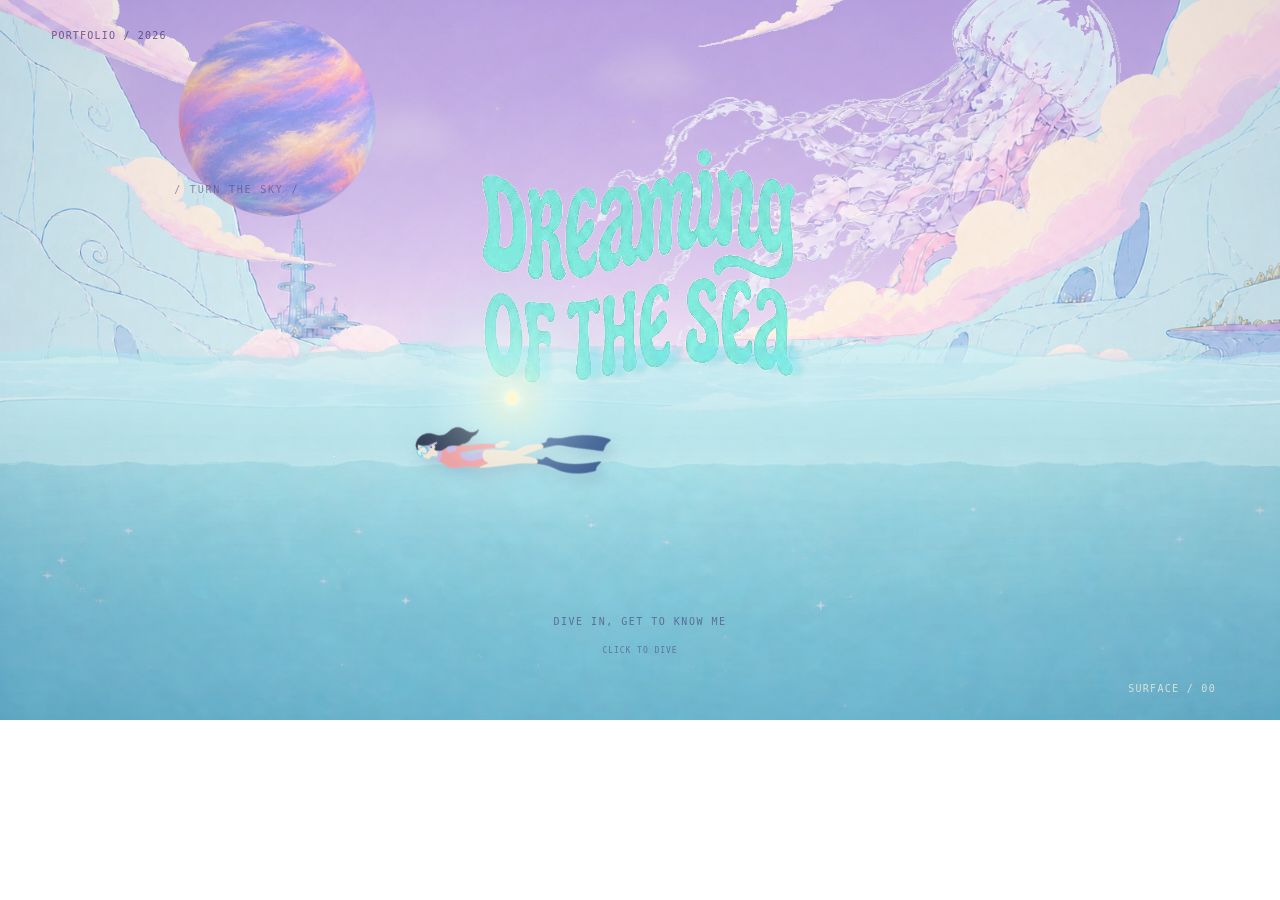
==== index.html @ 6ce61871 "Sync current project state" ====
<!doctype html>
<html lang="zh-CN">
<head><meta charset="UTF-8"><meta name="viewport" content="width=device-width,initial-scale=1"><meta name="description" content="Dreaming of the Sea portfolio"><title>Dreaming of the Sea</title><link rel="stylesheet" href="styles.css?v=20260827-dive-text-v19"><link rel="stylesheet" href="motion.css?v=20260827-water-polish-v2"></head>
<body class="surface-page"><main class="surface-hero" data-page="surface" data-time="day">
  <nav class="site-nav"><span>PORTFOLIO / 2026</span></nav>
  <div class="surface-scene-layers" aria-label="拆分后的海面场景背景">
    <img class="surface-scene-layer surface-sky-layer" src="assets/surface-sky.png" alt="天空与远山">
    <img class="surface-scene-layer surface-sea-layer" src="assets/surface-sea.png?v=20260826-sea2" alt="海面与海水">
    <img class="surface-scene-layer surface-jellyfish-layer" src="assets/surface-jellyfish.png" alt="">
    <img class="surface-scene-layer surface-whale-layer" src="assets/sky-whale-master-v1.png" alt="">
    <img class="surface-scene-layer surface-clouds-layer" src="assets/surface-clouds.png" alt="天空云朵">
    <div class="surface-scene-layer surface-planet-layer" aria-hidden="true">
      <img class="surface-planet-frame" src="assets/planet-final/day/planet-day-001.webp" alt="">
    </div>
  </div>
  <div class="surface-time-lighting" aria-hidden="true">
    <i class="surface-sunset-horizon"></i>
    <i class="surface-sunset-sea-reflection"></i>
    <i class="surface-sunset-cloud-wash"></i>
    <i class="surface-blue-hour-sky-glow"></i>
    <i class="surface-blue-hour-water-fill"></i>
  </div>
  <div class="surface-static-line-mask" aria-hidden="true"></div>
  <div class="sky-details" aria-hidden="true"></div>
  <button class="planet-hotspot" type="button" aria-label="切换海面时间"></button>
  <span class="planet-hint" aria-hidden="true">/ TURN THE SKY /</span>
  <div class="surface-blue-hour-motes" aria-hidden="true"><i></i><i></i><i></i><i></i><i></i></div>
  <section class="home-copy"><div class="title-art" role="img" aria-label="Dreaming of the Sea"><img class="title-surface" src="assets/dreaming-title-transparent-v1.png" alt=""><img class="title-underwater" src="assets/dreaming-title-transparent-v1.png" alt=""></div></section>
  <div class="dive-cta-region" aria-label="进入海底页面"><a class="dive-trigger" href="dive.html" aria-label="进入海底页面">DIVE IN, GET TO KNOW ME<span class="dive-trigger-hint">CLICK TO DIVE</span></a></div>
  <svg class="surface-wave-layer" viewBox="0 0 1440 360" preserveAspectRatio="none" aria-hidden="true"><defs><filter id="surface-wave-distort" x="-10%" y="-35%" width="120%" height="170%"><feTurbulence type="fractalNoise" baseFrequency="0.012 0.045" numOctaves="3" seed="4" result="waterNoise"><animate attributeName="baseFrequency" values="0.012 0.045;0.02 0.035;0.012 0.045" dur="8s" repeatCount="indefinite"/></feTurbulence><feDisplacementMap in="SourceGraphic" in2="waterNoise" scale="16" xChannelSelector="R" yChannelSelector="G"/></filter><linearGradient id="surface-wave-water" x1="0" y1="0" x2="0" y2="1"><stop offset="0%" stop-color="#b7e8ed" stop-opacity=".66"/><stop offset="48%" stop-color="#a5dfe8" stop-opacity=".34"/><stop offset="100%" stop-color="#8bcddd" stop-opacity=".03"/></linearGradient></defs><path class="surface-wave-fill" fill="url(#surface-wave-water)" d="M0,44 C160,-12 260,90 420,22 C610,-34 730,92 910,20 C1100,-18 1240,96 1440,14 L1440,360 L0,360 Z"/><path class="surface-wave-sheen" d="M0,64 C150,16 280,102 432,40 C604,-2 762,102 930,36 C1110,-8 1250,96 1440,28 L1440,360 L0,360 Z"/></svg>
  <div class="surface-water-particles" aria-hidden="true"></div>
  <div class="surface-wake-field" aria-hidden="true"></div>
  <div class="surface-bubbles" aria-hidden="true"></div>
  <div class="surface-fish-prototype-field" aria-hidden="true">
    <img class="surface-fish-prototype fish-prototype-a" data-depth="upper" src="assets/surface-fish-near-curious.png" alt="">
    <img class="surface-fish-prototype fish-prototype-b" data-depth="mid" src="assets/surface-fish-near-curious.png" alt="">
    <img class="surface-fish-prototype fish-prototype-c" data-depth="lower" src="assets/surface-fish-near-curious.png" alt="">
  </div>
  <img class="diver home-diver hero-diver-art" src="assets/freediver-final-transparent-v1.png" alt="自由潜水员">
  <p class="caption">SURFACE / 00</p>
  <div class="cursor-layer" aria-hidden="true"><div class="glow"></div><div class="cursor-light"></div></div>
  <div class="transition-layer" aria-hidden="true"><svg class="transition-morph" viewBox="0 0 100 100" preserveAspectRatio="none"><defs><linearGradient id="transition-gradient-deep" x1="0" y1="0" x2="0" y2="1"><stop offset="0%" stop-color="#6f86c6"/><stop offset="100%" stop-color="#44538f"/></linearGradient><linearGradient id="transition-gradient-dream" x1="0" y1="0" x2="0" y2="1"><stop offset="0%" stop-color="#b49ad9"/><stop offset="100%" stop-color="#8d75b8"/></linearGradient><linearGradient id="transition-gradient-light" x1="0" y1="0" x2="0" y2="1"><stop offset="0%" stop-color="#b8e6fe"/><stop offset="100%" stop-color="#e2c6ff"/></linearGradient></defs><path class="transition-wave transition-wave-a" fill="url(#transition-gradient-deep)" fill-opacity=".92" d="M0 100 C16 96 29 92 44 96 C61 101 76 88 100 92 L100 100 L0 100 Z"/><path class="transition-wave transition-wave-b" fill="url(#transition-gradient-dream)" fill-opacity=".86" d="M0 100 C14 90 31 98 49 91 C68 84 79 96 100 86 L100 100 L0 100 Z"/><path class="transition-wave transition-wave-c" fill="url(#transition-gradient-light)" fill-opacity=".82" d="M0 100 C20 95 39 86 56 94 C74 102 84 80 100 88 L100 100 L0 100 Z"/></svg><img class="transition-emoji" src="assets/diver-emoji-transition-v1.png" alt=""></div>
</main><script src="vendor/gsap.min.js"></script><script src="vendor/MorphSVGPlugin.min.js"></script><script src="script.js?v=20260827-no-wake-v4"></script></body>
</html>
---- styles.css ----
:root{--ink:#51456f;--mint:#5ecdc0;--cream:#fff2c9;--lavender:#9d8bd1;--aqua:#8fd8df;--ui-edge:clamp(18px,4vw,64px);--ui-shadow:0 14px 32px rgba(49,55,119,.17);--ui-rim:rgba(255,247,214,.68)}
*{box-sizing:border-box}
html,body{min-height:100%;margin:0}
body,body *{cursor:none!important}
body{font-family:ui-rounded,"SF Pro Rounded","PingFang SC","Noto Sans SC",sans-serif;color:var(--ink)}
a{color:inherit;text-decoration:none}
.surface-hero,.dive-world{isolation:isolate;position:relative;min-height:100svh;overflow:hidden}
.surface-hero{background:radial-gradient(ellipse at 46% 15%,rgba(255,247,208,.85) 0 9%,transparent 28%),radial-gradient(ellipse at 7% 17%,rgba(244,189,214,.55) 0 16%,transparent 35%),linear-gradient(180deg,#c4b0db 0%,#dec6d9 39%,#b9dce9 61%,#8bcbdc 100%)}
.surface-hero:before,.dive-world:before{content:"";position:absolute;inset:0;pointer-events:none;opacity:.26;background:repeating-linear-gradient(104deg,rgba(75,60,118,.14) 0 1px,transparent 1px 7px),repeating-linear-gradient(15deg,rgba(255,255,255,.21) 0 1px,transparent 1px 9px);mix-blend-mode:soft-light}
.site-nav,.dive-nav{position:relative;z-index:10;display:flex;align-items:flex-start;justify-content:space-between;gap:24px;padding:clamp(18px,3.2vh,30px) var(--ui-edge);font:clamp(10px,.72vw,12px)/1.35 "SF Mono","Roboto Mono",ui-monospace,monospace;letter-spacing:.12em;color:rgba(71,58,107,.76);text-transform:uppercase}
.site-nav span,.dive-nav span{display:block;max-width:42vw}
.dive-nav span:last-child{position:absolute;left:50%;transform:translateX(-50%);max-width:none;text-align:center;color:rgba(255,248,222,.96);white-space:nowrap;text-shadow:0 2px 8px rgba(0,0,0,.4)}
.site-mark{font-weight:700}
.home-copy{position:relative;z-index:3;width:min(70vw,720px);margin:clamp(38px,9vh,90px) auto 0;padding-inline:18px;text-align:center;background:transparent!important;border:none!important;box-shadow:none!important}
.home-copy p{margin:0 0 clamp(13px,1.5vw,20px);font:clamp(10px,.74vw,12px)/1.35 "SF Mono","Roboto Mono",ui-monospace,monospace;letter-spacing:.15em;color:rgba(71,58,107,.78)}
.dive-cta-region{position:absolute;z-index:7;left:50%;bottom:calc(12% - 38px);width:min(260px,82vw);height:62px;transform:translateX(-50%);pointer-events:auto;overflow:visible}
.dive-trigger{position:absolute;z-index:1;left:50%;top:0;bottom:auto;transform:translate3d(calc(-50% + var(--cta-parallax-x,0px)),var(--cta-parallax-y,0px),0);margin:0;padding:5px 10px;color:rgba(71,58,107,.78);font:clamp(10px,.74vw,12px)/1.35 "SF Mono","Roboto Mono",ui-monospace,monospace;letter-spacing:.15em;white-space:nowrap;text-align:center;opacity:.78;animation:dive-trigger-breathe 5.6s ease-in-out infinite;transition:transform .55s cubic-bezier(.2,.75,.25,1),text-shadow .3s ease,color .3s ease}
.dive-trigger-hint{position:absolute;left:50%;top:calc(100% + 13px);display:block;pointer-events:none;white-space:nowrap;color:rgba(76,66,112,.82);font:8px/1.2 "SF Mono","Roboto Mono",ui-monospace,monospace;letter-spacing:.12em;opacity:.9;transform:translateX(-50%);animation:none;transition:opacity .3s ease,color .3s ease,text-shadow .3s ease}
.dive-click-ripple{position:absolute;z-index:2;left:var(--ripple-x,50%);top:var(--ripple-y,50%);width:28px;height:14px;pointer-events:none;transform:translate(-50%,-50%);mix-blend-mode:screen}
.dive-click-ripple i{position:absolute;left:50%;top:50%;display:block;width:28px;height:10px;border:1px solid rgba(161,224,226,.7);border-top-color:transparent;border-radius:50%;opacity:0;filter:blur(.3px);box-shadow:0 0 5px rgba(134,220,223,.26);transform:translate(-50%,-50%) rotate(var(--ripple-rotate,0deg)) scaleX(.5) scaleY(.55);animation:dive-click-ripple-ring 1s cubic-bezier(.22,.72,.28,1) forwards}
.dive-click-ripple i:nth-child(2){width:44px;height:15px;--ripple-rotate:2deg;border-color:rgba(161,224,226,.52);border-top-color:transparent;box-shadow:0 0 7px rgba(134,220,223,.2);animation-delay:.1s}
.dive-cta-region:hover .dive-trigger,.dive-trigger:focus-visible{animation:none;color:rgba(190,248,243,.98);text-shadow:0 0 4px rgba(133,237,224,.8),0 0 12px rgba(113,219,224,.42);outline:0}
.dive-cta-region:hover .dive-trigger-hint,.dive-trigger:focus-visible .dive-trigger-hint{animation:none;opacity:1;color:rgba(190,248,243,.92);text-shadow:0 0 7px rgba(113,219,224,.4)}
@keyframes dive-trigger-breathe{0%,100%{text-shadow:0 0 0 rgba(250,220,161,0),0 0 0 rgba(250,220,161,0)}50%{text-shadow:0 0 4px rgba(250,220,161,.62),0 0 11px rgba(250,220,161,.22),0 0 18px rgba(244,194,136,.1)}}
@keyframes dive-click-ripple-ring{0%{opacity:0;transform:translate(-50%,-50%) rotate(var(--ripple-rotate,0deg)) scaleX(.5) scaleY(.55)}22%{opacity:.72;transform:translate(-50%,-50%) rotate(var(--ripple-rotate,0deg)) scaleX(1.1) scaleY(.78)}100%{opacity:0;transform:translate(-50%,-50%) rotate(var(--ripple-rotate,0deg)) scaleX(3.2) scaleY(1.2)}}
.title-art{--title-drop:clamp(8px,2.1vw,30px);position:relative;width:min(32vw,430px);height:clamp(165px,18vw,280px);margin:0 auto;overflow:visible;transform:translateY(var(--title-drop));background:transparent!important;border:none!important;box-shadow:none!important;padding:0!important}
.title-art img{position:absolute;inset:0;display:block;width:100%;height:auto;transform:translateY(-20%);mix-blend-mode:normal;pointer-events:none;background:transparent!important;border:none!important;box-shadow:none!important;padding:0!important;-webkit-mask-image:linear-gradient(to bottom,#000 0 88%,rgba(0,0,0,.18) 90%,transparent 92%);mask-image:linear-gradient(to bottom,#000 0 88%,rgba(0,0,0,.18) 90%,transparent 92%)}
.title-art::after{content:none;display:none;backdrop-filter:none;-webkit-backdrop-filter:none}
.title-surface{z-index:2;clip-path:inset(0 0 43% 0);filter:none!important;opacity:1!important}
.title-underwater{z-index:3;transform:translateY(-20%) skewX(-4deg) scaleY(.96);transform-origin:center bottom;opacity:.78;filter:blur(2.4px) hue-rotate(15deg) saturate(1.08) brightness(.98) drop-shadow(0 1px 0 rgba(78,138,163,.3));mix-blend-mode:normal;clip-path:inset(57% 0 0 0);background:transparent!important;border:none!important;box-shadow:none!important}
.diver{z-index:6;position:absolute;width:125px;height:94px;pointer-events:none;filter:drop-shadow(0 8px 6px rgba(91,75,140,.18));transition:none!important;will-change:transform}
.home-diver{left:calc(50% - 132px);top:52%;transform:rotate(7deg)}
.book-dive-anchor{position:absolute;z-index:7;left:54%;bottom:3%;width:210px;height:170px;pointer-events:none}
.dive-entry{--jelly-scale:1.3;position:absolute;left:50%;right:auto;bottom:-1px;width:138px;height:153px;text-align:center;transform:translateX(-50%) scale(var(--jelly-scale));transform-origin:center bottom;filter:drop-shadow(0 10px 18px rgba(76,74,132,.12));transition:filter .35s ease,opacity .25s ease,transform .3s ease;pointer-events:auto}
.dive-entry::before{content:"";position:absolute;inset:-14px;border-radius:50%;pointer-events:auto}
.dive-entry .jelly-float{position:absolute;left:18px;top:-4px;width:102px;height:104px;display:block;animation:shell-float 4.6s ease-in-out infinite}
.dive-jelly-art{position:absolute;left:0;top:0;width:102px;height:104px;object-fit:contain;filter:drop-shadow(0 7px 10px rgba(92,84,150,.22));transform-origin:center center;transition:filter .35s ease,transform .35s ease}
.dive-entry b{position:absolute;top:89px;left:0;right:0;font-size:14px;letter-spacing:.17em;color:#51456f}
.dive-entry small{position:absolute;top:111px;left:7px;right:0;font:9px/1.08 "SF Mono","Roboto Mono",ui-monospace,monospace;letter-spacing:.1em;text-align:left;transform:rotate(-2deg);color:rgba(81,69,111,.82)}
.dive-entry small i{display:block;font-style:normal}
.dive-entry small i:nth-child(2){margin-left:21px;font-size:10px}
.dive-entry small i:nth-child(3){margin-left:8px;letter-spacing:.15em}
.caption{position:absolute;z-index:6;right:clamp(24px,5vw,88px);bottom:clamp(17px,2.8vh,30px);margin:0;font:10px/1.2 "SF Mono","Roboto Mono",ui-monospace,monospace;letter-spacing:.13em;color:rgba(249,245,221,.74)}
.planet-hotspot{position:absolute;z-index:5;left:11%;top:1%;width:25%;height:24%;padding:0;border:0;border-radius:50%;background:transparent;pointer-events:auto;cursor:none!important}
.planet-hotspot::before{content:"";position:absolute;inset:17% -2% 42%;border:1px solid rgba(255,247,214,.46);border-radius:50%;opacity:0;transform:rotate(-14deg) scale(.78);filter:drop-shadow(0 0 8px rgba(255,236,190,.42));transition:opacity .55s ease,transform .7s cubic-bezier(.2,.8,.2,1)}
.planet-hotspot::after{content:"";position:absolute;inset:17%;border-radius:50%;opacity:0;background:radial-gradient(circle,rgba(255,244,203,.34),rgba(178,224,245,.14) 44%,transparent 72%);filter:blur(12px);transition:opacity .45s ease,transform .45s ease;transform:scale(.82);pointer-events:none}
.planet-hotspot:hover::before,.planet-hotspot:focus-visible::before{opacity:.82;transform:rotate(-14deg) scale(1)}
.planet-hotspot:hover::after,.planet-hotspot:focus-visible::after{opacity:.9;transform:scale(1.08)}
.planet-hotspot.is-pulsing::after{animation:planet-pulse .72s ease-out}
.planet-hotspot:focus-visible{outline:0}
.planet-hint{position:absolute;z-index:5;left:14%;top:25.5%;pointer-events:none;color:rgba(76,66,112,.82);font:clamp(10px,.72vw,12px)/1.2 "SF Mono","Roboto Mono",ui-monospace,monospace;letter-spacing:.18em;white-space:nowrap;opacity:.68;transform:translateX(-4%);text-shadow:0 0 8px rgba(255,255,255,.24);transition:opacity .6s ease,color .6s ease,text-shadow .6s ease,letter-spacing .6s ease}
.planet-hotspot:hover + .planet-hint,.planet-hotspot:focus-visible + .planet-hint,.surface-hero.is-planet-hover .planet-hint{opacity:.98;letter-spacing:.22em}
.surface-hero[data-time="sunset"] .planet-hint{color:rgba(88,54,86,.9);text-shadow:0 0 8px rgba(255,218,203,.44)}
.surface-hero[data-time="sunset"] .planet-hotspot:hover + .planet-hint,.surface-hero[data-time="sunset"] .planet-hotspot:focus-visible + .planet-hint,.surface-hero[data-time="sunset"].is-planet-hover .planet-hint{opacity:.98;color:rgba(70,42,77,.96);text-shadow:0 0 10px rgba(255,213,201,.56)}
.surface-hero[data-time="blue-hour"] .planet-hint{color:rgba(235,235,255,.92);text-shadow:0 0 10px rgba(180,194,255,.56)}
.surface-hero[data-time="blue-hour"] .planet-hotspot:hover + .planet-hint,.surface-hero[data-time="blue-hour"] .planet-hotspot:focus-visible + .planet-hint,.surface-hero[data-time="blue-hour"].is-planet-hover .planet-hint{opacity:.99;color:rgba(245,246,255,.99);text-shadow:0 0 12px rgba(182,200,255,.72)}
@keyframes planet-pulse{0%{opacity:.9;transform:scale(.82)}55%{opacity:.98;transform:scale(1.16)}100%{opacity:0;transform:scale(1.32)}}
@keyframes shell-float{50%{transform:translateY(-9px) rotate(3deg) scale(1.25)}
}

.dive-world{background:radial-gradient(ellipse at 51% 43%,#e5faf7 0 16%,#b9e3ef 37%,#99afd9 60%,#836bab 100%);cursor:none}
.dive-rays{position:absolute;inset:-10% -8% 0;z-index:1;pointer-events:none;opacity:.38;mix-blend-mode:screen;background:linear-gradient(108deg,transparent 0 25%,rgba(220,248,255,.24) 31%,transparent 39%),linear-gradient(116deg,transparent 0 41%,rgba(219,240,255,.18) 48%,transparent 57%),linear-gradient(102deg,transparent 0 61%,rgba(231,224,255,.16) 68%,transparent 76%);transform:skewX(-2deg);transform-origin:top center;will-change:opacity,transform}
.dive-world::after{content:"";position:absolute;inset:0;z-index:1;pointer-events:none;background:radial-gradient(circle at var(--focus-x,50%) var(--focus-y,52%),transparent 0 13%,rgba(63,73,138,.06) 30%,rgba(46,48,115,.25) 100%);mix-blend-mode:multiply;transition:background-position .12s linear}
.dive-nav{color:#faf5da}
.site-info{position:absolute;z-index:9;left:var(--ui-edge);top:clamp(72px,15%,118px);width:min(280px,calc(100% - var(--ui-edge) - var(--ui-edge)));aspect-ratio:1586 / 992;pointer-events:none;padding:0;border:0;border-radius:0;background:transparent!important;box-shadow:none!important;backdrop-filter:none;opacity:0;visibility:hidden;transform:scale(.95);transform-origin:top left;transition:opacity .25s ease,visibility .25s ease,transform .25s ease;overflow:visible;isolation:isolate}
.site-info.is-active{opacity:1;visibility:visible;transform:scale(1)}
.site-info-art{position:absolute;inset:0;z-index:0;display:block;width:100%;height:100%;object-fit:fill;pointer-events:none;filter:drop-shadow(0 12px 18px rgba(30,43,112,.22));opacity:.9}
.site-info-copy{position:relative;z-index:1;padding:28px 31px 22px;color:#51456f;text-shadow:0 1px 0 rgba(255,255,255,.35)}
.site-info::before{content:"";position:absolute;z-index:0;inset:16% 9% 12% 8%;pointer-events:none;opacity:.56;background:rgba(231,246,250,.26);backdrop-filter:blur(5px);-webkit-backdrop-filter:blur(5px);border-radius:18%;}
.site-info::after{content:"";position:absolute;z-index:0;inset:14% 8% 12% 8%;pointer-events:none;opacity:.58;border:1px solid rgba(233,252,249,.42);border-radius:18%;box-shadow:0 12px 24px rgba(44,58,125,.16);}
.site-info[data-theme="logbook"]::before{inset:12% 7% 11% 9%;background:linear-gradient(135deg,rgba(255,234,197,.62),rgba(220,194,170,.3) 48%,rgba(203,190,235,.28));clip-path:polygon(3% 8%,94% 0,100% 88%,8% 100%,0 28%);transform:rotate(-1.5deg);border-radius:0;box-shadow:inset 0 0 28px rgba(166,112,74,.12)}
.site-info[data-theme="logbook"]::after{inset:11% 7% 10% 8%;border-color:rgba(255,221,147,.78);border-style:dashed;border-radius:0;transform:rotate(-1.5deg);box-shadow:0 14px 25px rgba(88,62,104,.18)}
.site-info[data-theme="content"]::before{inset:14% 7% 13% 8%;background:linear-gradient(135deg,rgba(255,250,237,.58),rgba(222,240,244,.3) 56%,rgba(177,204,246,.2));clip-path:polygon(0 9%,100% 0,96% 91%,4% 100%);border-radius:2%;box-shadow:inset 0 0 0 6px rgba(255,250,237,.16),inset 0 -18px 22px rgba(157,130,154,.1)}
.site-info[data-theme="content"]::after{inset:13% 6% 12% 7%;border-color:rgba(255,249,229,.72);border-radius:2%;transform:rotate(-1deg);box-shadow:0 14px 24px rgba(78,66,119,.2)}
.site-info[data-theme="communications"]::before{inset:12% 7% 14% 6%;background:linear-gradient(135deg,rgba(224,204,255,.44),rgba(113,211,245,.24)),repeating-linear-gradient(0deg,rgba(184,247,255,.14) 0 1px,transparent 1px 13px),repeating-linear-gradient(90deg,rgba(184,247,255,.1) 0 1px,transparent 1px 13px);clip-path:polygon(6% 0,100% 10%,94% 100%,0 88%);border-radius:8%;box-shadow:inset 0 0 24px rgba(103,214,242,.2)}
.site-info[data-theme="communications"]::after{inset:11% 6% 13% 5%;border-color:rgba(133,231,255,.72);border-radius:8%;box-shadow:0 0 18px rgba(91,204,235,.24),0 15px 28px rgba(55,70,137,.2)}
.site-info[data-theme="tools"]::before{inset:16% 6% 11% 7%;background:linear-gradient(130deg,rgba(197,247,247,.34),rgba(224,196,255,.28) 48%,rgba(255,221,198,.28)),radial-gradient(circle at 22% 18%,rgba(255,255,255,.55),transparent 24%);clip-path:polygon(0 12%,100% 4%,96% 88%,8% 100%);border-radius:14%;box-shadow:inset 0 0 0 1px rgba(228,255,250,.32),inset 0 0 22px rgba(150,222,236,.22)}
.site-info[data-theme="tools"]::after{inset:14% 5% 10% 6%;border-color:rgba(229,220,255,.62);border-radius:14%;box-shadow:0 0 20px rgba(199,181,244,.22),0 14px 24px rgba(49,74,140,.18)}
.site-info[data-theme="insight"]::before{inset:9% 11% 9% 9%;background:radial-gradient(circle at 36% 28%,rgba(255,255,255,.6),transparent 16%),radial-gradient(circle,rgba(206,239,247,.4),rgba(205,198,246,.22) 65%,transparent 69%);clip-path:polygon(12% 0,78% 3%,100% 35%,88% 87%,41% 100%,0 69%,4% 24%);border-radius:44% 56% 48% 52%;box-shadow:inset -8px -10px 18px rgba(118,153,207,.16)}
.site-info[data-theme="insight"]::after{inset:8% 10% 8% 8%;border-color:rgba(215,241,255,.58);border-radius:44% 56% 48% 52%;clip-path:polygon(12% 0,78% 3%,100% 35%,88% 87%,41% 100%,0 69%,4% 24%);box-shadow:0 0 18px rgba(160,221,240,.25),0 14px 25px rgba(55,73,139,.18)}
.site-info[data-theme="logbook"] .site-info-art{filter:hue-rotate(-12deg) saturate(.92) drop-shadow(0 12px 18px rgba(74,54,116,.2))}
.site-info[data-theme="content"] .site-info-art{filter:hue-rotate(0deg) saturate(1.04) drop-shadow(0 12px 18px rgba(37,104,136,.2))}
.site-info[data-theme="communications"] .site-info-art{filter:hue-rotate(18deg) saturate(1.02) drop-shadow(0 12px 18px rgba(86,56,144,.22))}
.site-info[data-theme="tools"] .site-info-art{filter:hue-rotate(28deg) saturate(.92) drop-shadow(0 12px 18px rgba(38,118,143,.2))}
.site-info[data-theme="insight"] .site-info-art{filter:hue-rotate(-22deg) saturate(1.1) drop-shadow(0 12px 18px rgba(119,83,147,.22))}
.site-info b{display:block;margin-bottom:7px;font-size:14px;letter-spacing:.12em;color:#51456f}
.site-info p{margin:0;font-size:12px;line-height:1.65;color:rgba(81,69,111,.9)}
.site-info small{display:block;margin-top:9px;font:10px/1.35 "SF Mono","Roboto Mono",ui-monospace,monospace;letter-spacing:.06em;color:rgba(81,69,111,.74)}
.station{position:absolute;z-index:4;border:0;padding:0;background:transparent;cursor:none;outline:0;transform:translateY(0) scale(1);transform-origin:center center;transition:filter .18s ease;will-change:transform;overflow:visible}
.station-original,.station-zoom{display:block;position:absolute;left:50%;top:50%;width:100%;height:100%;pointer-events:none;object-fit:contain;transform:translate(-50%,-50%);transform-origin:center center;image-rendering:auto;image-rendering:high-quality;backface-visibility:hidden}
.station-original{z-index:1;opacity:calc(1 - clamp(0, calc(var(--proximity,0) * 4), 1));transition:opacity .18s ease}
.station-zoom{z-index:2;opacity:clamp(0, calc(var(--proximity,0) * 4), 1);transition:opacity .18s ease;will-change:opacity}
.station::after{content:"";position:absolute;inset:12%;border:0;border-radius:50%;background:radial-gradient(circle,rgba(255,247,214,.2),rgba(177,236,236,.1) 48%,transparent 72%);box-shadow:0 0 0 8px rgba(177,236,236,calc(var(--proximity,0) * .07)),0 0 24px rgba(255,229,177,calc(var(--proximity,0) * .3));opacity:var(--proximity,0);pointer-events:none;transition:opacity .18s ease}
/* These regions sit over the five objects in the approved, composited scene. */
.logbook{left:9%;top:62%;width:18%;height:24%}
.content{left:5%;top:25%;width:19%;height:23%}
.communications{left:75%;top:31%;width:20%;height:25%}
.tools{left:46%;top:75%;width:18%;height:15%}
.insight{left:78%;top:72%;width:14%;height:20%}
.glow{position:absolute;z-index:2;width:260px;height:260px;border-radius:49% 51% 46% 54%;background:radial-gradient(ellipse,rgba(255,251,214,.5) 0 7%,rgba(228,250,245,.39) 23%,rgba(176,225,236,.19) 48%,transparent 72%);transform:translate(-50%,-50%);pointer-events:none;transition:left .24s ease-out,top .24s ease-out;mix-blend-mode:screen}
.cursor-light{position:absolute;z-index:12;width:12px;height:12px;border-radius:50%;pointer-events:none;transform:translate(-50%,-50%);background:#fff2b7;box-shadow:0 0 0 3px rgba(255,245,194,.35),0 0 12px 5px rgba(218,251,236,.72),0 0 30px 13px rgba(173,226,239,.3);mix-blend-mode:screen}
.trail{position:absolute;z-index:7;inset:0;pointer-events:none;overflow:visible}
.trail i{position:absolute;display:block;left:50%;top:50%;width:20px;height:20px;border-radius:50%;transform:translate(-50%,-50%);opacity:.82;mix-blend-mode:screen;will-change:left,top,transform;transition:left .08s linear,top .08s linear}
/* Confirmed trail language: transparent iridescent bubbles, one star glint, and a soft ripple. */
.trail i:nth-child(1){background:conic-gradient(from 210deg,rgba(255,235,176,.82),rgba(235,168,218,.7),rgba(133,224,235,.72),rgba(190,170,236,.68),rgba(255,235,176,.82));-webkit-mask:radial-gradient(circle,transparent 0 57%,#000 66% 79%,transparent 90%);mask:radial-gradient(circle,transparent 0 57%,#000 66% 79%,transparent 90%);filter:drop-shadow(0 0 8px rgba(198,240,242,.48));animation:trail-pulse 3.4s ease-in-out infinite}
.trail i:nth-child(2){width:13px;height:13px;opacity:.68;background:conic-gradient(from 30deg,rgba(255,230,174,.7),rgba(180,224,241,.72),rgba(232,177,220,.62),rgba(255,230,174,.7));-webkit-mask:radial-gradient(circle,transparent 0 56%,#000 66% 78%,transparent 91%);mask:radial-gradient(circle,transparent 0 56%,#000 66% 78%,transparent 91%);animation:trail-pulse 3.8s .25s ease-in-out infinite}
.trail i:nth-child(3){width:17px;height:17px;opacity:.58;background:conic-gradient(from 160deg,rgba(154,225,237,.72),rgba(227,177,224,.6),rgba(255,233,183,.7),rgba(154,225,237,.72));-webkit-mask:radial-gradient(circle,transparent 0 59%,#000 67% 79%,transparent 91%);mask:radial-gradient(circle,transparent 0 59%,#000 67% 79%,transparent 91%);animation:trail-pulse 4.1s .42s ease-in-out infinite}
.trail i:nth-child(4){width:15px;height:15px;background:#fff3bd;clip-path:polygon(50% 0,61% 39%,100% 50%,61% 61%,50% 100%,39% 61%,0 50%,39% 39%);opacity:.9;filter:drop-shadow(0 0 7px rgba(255,236,173,.88));animation:trail-twinkle 2.8s .18s ease-in-out infinite}
.trail i:nth-child(5){width:70px;height:27px;border:1px solid rgba(178,216,235,.7);border-radius:50%;background:transparent;opacity:.56;filter:drop-shadow(0 0 7px rgba(185,218,239,.4));transform:translate(-50%,-50%) rotate(-11deg);animation:trail-ripple 3.7s .2s ease-out infinite}
.trail i:nth-child(6){width:8px;height:8px;border-radius:50%;background:#fff3bd;opacity:.86;filter:drop-shadow(0 0 7px rgba(255,236,173,.9));animation:trail-twinkle 2.5s .55s ease-in-out infinite}
@keyframes trail-pulse{0%,100%{filter:drop-shadow(0 0 5px rgba(198,240,242,.34));transform:translate(-50%,-50%) scale(.82)}50%{filter:drop-shadow(0 0 11px rgba(255,226,191,.72));transform:translate(-50%,-50%) scale(1.12)}}
@keyframes trail-twinkle{0%,100%{opacity:.45;transform:translate(-50%,-50%) scale(.72) rotate(0)}50%{opacity:1;transform:translate(-50%,-50%) scale(1.22) rotate(45deg)}}
@keyframes trail-ripple{0%{opacity:0;transform:translate(-50%,-50%) scale(.55) rotate(-11deg)}35%{opacity:.62}100%{opacity:0;transform:translate(-50%,-50%) scale(1.35) rotate(-11deg)}}
.swimmer{transform:translate(-50%,-50%) rotate(-10deg)}
.jelly-return{--jelly-scale:1;position:absolute;z-index:10;right:clamp(18px,3vw,48px);top:clamp(52px,7vh,78px);width:112px;min-height:44px;padding:2px 4px 5px;border-radius:58px;font:10px/1.2 "SF Mono","Roboto Mono",ui-monospace,monospace;letter-spacing:.08em;text-align:center;color:#faf5d9;text-shadow:0 1px 4px rgba(48,61,123,.72);transform:scale(var(--jelly-scale));transform-origin:top right;transition:filter .35s ease,transform .3s ease}
.jelly-return:before{content:none}
.jelly-return .jelly-float{display:block;width:100%;animation:none}
.jelly-return img{display:block;width:86px;height:98px;object-fit:contain;margin:0 auto 2px;filter:drop-shadow(0 5px 8px rgba(73,81,145,.24));transform-origin:center center;transition:filter .35s ease,transform .35s ease}
.jelly-return span{display:block}
.jelly-ripple{position:absolute!important;left:50%;top:46%;width:62px;height:42px;border:1px solid rgba(229,249,247,.68);border-radius:50%;opacity:0;pointer-events:none;transform:translate(-50%,-50%) scale(.55);mix-blend-mode:screen}
.is-clicking .jelly-ripple{animation:jelly-ripple .72s ease-out forwards}
.dive-entry:hover,.dive-entry:focus-visible{transform:translate(-50%,-7px) scale(calc(var(--jelly-scale) * 1.15));outline:0}
.dive-entry:hover .dive-jelly-art,.dive-entry:focus-visible .dive-jelly-art,.jelly-return:hover img,.jelly-return:focus-visible img{filter:drop-shadow(0 9px 18px rgba(174,235,239,.72)) saturate(1.08);transform:scale(1.05)}
.jelly-return:hover,.jelly-return:focus-visible{transform:scale(calc(var(--jelly-scale) * 1.15));outline:0;filter:drop-shadow(0 0 13px rgba(184,239,242,.5))}
.station:focus-visible{filter:drop-shadow(0 0 12px rgba(235,248,221,.8));outline:1px solid rgba(255,247,214,.7);outline-offset:8px}

.cursor-layer{position:absolute;inset:0;z-index:8;pointer-events:none}
.surface-hero .cursor-light{transition:transform .24s ease,box-shadow .24s ease}
.surface-hero .cursor-light::after{content:"";position:absolute;inset:-4px;border:1px solid rgba(255,231,181,.34);border-radius:50%;opacity:0;transform:scale(.68);pointer-events:none;transition:opacity .24s ease,transform .24s ease}
.surface-hero.is-dive-cta-hover .cursor-light{transform:translate(-50%,-50%) scale(.78)}
.surface-hero.is-dive-cta-hover .cursor-light::after{opacity:1;transform:scale(1)}
.surface-hero::after{content:"";position:absolute;inset:0;z-index:1;pointer-events:none;background:radial-gradient(circle at 50% 45%,transparent 0 18%,rgba(65,56,116,.035) 58%,rgba(53,58,116,.12) 100%);mix-blend-mode:multiply}
@media(max-width:700px){
.site-nav,.dive-nav{padding:16px var(--ui-edge);gap:12px;font-size:9px;letter-spacing:.09em}
.site-nav span,.dive-nav span{max-width:46vw}
.dive-nav span:last-child{max-width:46vw;font-size:8px;line-height:1.45}
.home-copy{width:86vw;margin-top:12vh}
.home-copy h1 span{font-size:clamp(50px,12vw,75px)}
.home-copy h1 span+span{font-size:clamp(42px,10vw,64px)}
.home-diver{left:27%;transform:scale(.78) rotate(7deg)}
.book-dive-anchor{left:auto;right:8%;bottom:4%;width:180px;height:156px}
.dive-entry{left:50%;right:auto;top:auto;bottom:-1px}
.site-info{top:clamp(72px,13%,104px);width:min(280px,calc(100% - var(--ui-edge) - var(--ui-edge)))}
.site-info-copy{padding:24px 25px 20px}
.station{transform-origin:center}
.logbook{left:9%;top:62%;width:18%;height:24%}
.content{left:5%;top:25%;width:19%;height:23%}
.communications{left:75%;top:31%;width:20%;height:25%}
.tools{left:46%;top:75%;width:18%;height:15%}
.insight{left:78%;top:72%;width:14%;height:20%}
.jelly-return{--jelly-scale:.84;right:10px;top:58px;width:100px;transform:scale(var(--jelly-scale));transform-origin:top right}
}

/* Desktop composition is intentionally horizontal: a full 16:9 scene. */
@media(min-width:701px){
  .surface-hero,.dive-world{min-height:0;height:min(100vh,56.25vw);aspect-ratio:16/9;margin:auto}
  .home-copy{width:min(58vw,780px);margin:clamp(4px,2vh,24px) auto 0}
  .title-art{width:min(29vw,430px);height:clamp(170px,18vw,280px)}
}

/* Individualized underwater glass profile cards. */
.site-info{left:auto;top:auto;width:clamp(320px,29vw,390px);min-width:292px;aspect-ratio:auto;min-height:294px;padding:0;pointer-events:none;overflow:visible;border:1px solid rgba(234,255,252,.48)!important;border-radius:26px;background:linear-gradient(142deg,rgba(42,91,147,.52),rgba(81,128,180,.36) 48%,rgba(93,79,149,.42))!important;backdrop-filter:blur(18px) saturate(1.16);-webkit-backdrop-filter:blur(18px) saturate(1.16);box-shadow:0 22px 48px rgba(32,44,112,.3),inset 0 1px 0 rgba(255,255,255,.58),inset 0 -20px 36px rgba(64,112,166,.24);transform:translateY(8px) scale(.95);transition:opacity .25s ease,visibility .25s ease,transform .25s ease}
.site-info.is-active{pointer-events:auto;transform:translateY(0) scale(1)}
.site-info::before{content:"";position:absolute;inset:-1px;z-index:-1;pointer-events:none;border-radius:30px;background:radial-gradient(circle at 16% 10%,rgba(255,255,255,.52),transparent 23%),radial-gradient(circle at 94% 88%,rgba(120,226,239,.35),transparent 30%);filter:blur(12px);opacity:.9}
.site-info::after{content:"";position:absolute;inset:8px;z-index:0;pointer-events:none;border:1px solid rgba(229,253,255,.3);border-radius:21px;box-shadow:inset 0 0 20px rgba(231,252,255,.16)}
.site-info-shell{position:relative;z-index:2;padding:21px 22px 19px}
.site-info-art{position:absolute;inset:4% 8%;z-index:0;width:84%;height:92%;object-fit:contain;pointer-events:none;opacity:.09;mix-blend-mode:screen;filter:drop-shadow(0 12px 18px rgba(50,62,142,.2))}
.site-info-head{display:flex;align-items:center;gap:13px;padding-right:28px}
.site-info-icon-wrap{width:60px;height:60px;flex:0 0 60px;display:grid;place-items:center;border-radius:20px;background:rgba(220,249,252,.16);border:1px solid rgba(243,255,255,.4);box-shadow:0 8px 20px rgba(72,111,164,.16),inset 0 0 18px rgba(255,255,255,.16)}
.site-info-icon{display:block;width:54px;height:54px;object-fit:contain;filter:drop-shadow(0 5px 8px rgba(55,71,137,.24))}
.site-info-index{display:block;margin-bottom:2px;font:10px/1.2 "SF Mono","Roboto Mono",ui-monospace,monospace;letter-spacing:.16em;color:rgba(255,250,220,.9)}
.site-info-kicker{display:block;margin-bottom:3px;font:9px/1.2 "SF Mono","Roboto Mono",ui-monospace,monospace;letter-spacing:.12em;color:rgba(231,252,255,.78)}
.site-info .site-info-title{display:block;margin:0;color:#fff8d7;font-size:17px;letter-spacing:.08em;text-shadow:0 2px 9px rgba(28,47,104,.56)}
.site-info-close{position:absolute;right:16px;top:13px;width:28px;height:28px;border:1px solid rgba(255,255,255,.45);border-radius:50%;background:radial-gradient(circle at 34% 26%,rgba(255,255,255,.58),rgba(162,226,237,.18) 52%,rgba(102,153,209,.2));color:#fbf6d9;font:20px/24px ui-rounded,sans-serif;text-align:center;padding:0;cursor:none!important;box-shadow:0 0 14px rgba(172,236,241,.34);transition:transform .2s ease,filter .2s ease}
.site-info-close:hover,.site-info-close:focus-visible{transform:scale(1.08) rotate(8deg);filter:drop-shadow(0 0 8px rgba(212,250,246,.65));outline:0}
.site-info-tabs{display:flex;flex-wrap:wrap;gap:6px;margin:18px 0 12px;padding-bottom:9px;border-bottom:1px solid rgba(236,255,255,.3)}
.site-info-tab{border:1px solid rgba(238,255,255,.34);border-radius:999px;padding:5px 9px;background:rgba(229,252,255,.12);color:rgba(251,255,250,.92);font:10px/1.1 "SF Mono","Roboto Mono",ui-monospace,monospace;letter-spacing:.05em;cursor:none!important;transition:background .18s ease,border-color .18s ease,transform .18s ease}
.site-info-tab:hover,.site-info-tab:focus-visible{transform:translateY(-1px);background:rgba(230,252,255,.23);border-color:rgba(255,255,255,.7);outline:0}
.site-info-tab.is-active{background:rgba(220,250,251,.34);border-color:rgba(255,255,255,.78);color:#fff9dc}
.site-info-works{display:grid;grid-template-columns:repeat(2,minmax(0,1fr));gap:8px}
.site-info-work{min-height:52px;padding:9px 10px;border:1px solid rgba(240,255,255,.28);border-radius:14px;background:linear-gradient(135deg,rgba(255,255,255,.22),rgba(157,213,232,.12));box-shadow:inset 0 1px 0 rgba(255,255,255,.28)}
.site-info .site-info-work b{display:block;margin:0 0 3px;color:#fff9dc;font-size:11px;letter-spacing:.06em}
.site-info-work span{display:block;color:rgba(242,255,252,.86);font-size:10px;line-height:1.35}
.site-info .site-info-summary{margin:12px 0 0;color:rgba(250,255,252,.94);font-size:11px;line-height:1.6;text-shadow:0 1px 5px rgba(28,49,108,.42)}
.site-info-hint{display:block;margin-top:8px;color:rgba(238,255,253,.7);font:9px/1.3 "SF Mono","Roboto Mono",ui-monospace,monospace;letter-spacing:.06em}
.site-info[data-theme="logbook"]{--profile-accent:#ffd98b;border-color:rgba(255,223,154,.62)!important}
.site-info[data-theme="content"]{--profile-accent:#ffe2b7;border-color:rgba(255,242,214,.62)!important}
.site-info[data-theme="communications"]{--profile-accent:#91e9ff;border-color:rgba(151,238,255,.64)!important}
.site-info[data-theme="tools"]{--profile-accent:#e7caff;border-color:rgba(227,209,255,.62)!important}
.site-info[data-theme="insight"]{--profile-accent:#b7f2ee;border-color:rgba(190,247,245,.62)!important}
.site-info[data-theme] .site-info-tab.is-active{border-color:var(--profile-accent);box-shadow:0 0 12px color-mix(in srgb,var(--profile-accent) 34%,transparent)}

@media(max-width:700px){
  .site-info{left:14px!important;right:14px!important;bottom:18px!important;top:auto!important;width:auto;min-width:0;min-height:0}
  .site-info-shell{padding:18px 18px 16px}
  .site-info-icon-wrap{width:52px;height:52px;flex-basis:52px}.site-info-icon{width:46px;height:46px}
}
---- motion.css ----
/* Surface motion layers: the cursor is visual-only; wake, bubbles and particles live in world space. */
.surface-art,.dive-art{position:absolute;inset:0;width:100%;height:100%;object-fit:cover;z-index:0}
.surface-scene-layers{position:absolute;inset:0;z-index:0;overflow:hidden;pointer-events:none}
.surface-scene-layer{position:absolute;inset:0;display:block;width:100%;height:100%;object-fit:cover;object-position:center;pointer-events:none;transition:filter 1.9s ease,opacity 1.9s ease}
.surface-planet-layer{inset:auto;left:13.3%;top:1.6%;width:16.7%;height:auto;aspect-ratio:1 / 1;object-fit:contain;z-index:0}
.surface-planet-frame{position:absolute;inset:0;display:block;width:100%;height:100%;object-fit:contain;pointer-events:none}
.surface-jellyfish-layer{z-index:0}
.surface-whale-layer{display:none!important;inset:auto;left:56%;top:12%;width:clamp(390px,36vw,600px);height:auto;aspect-ratio:1575 / 685;object-fit:contain;z-index:0;pointer-events:none;opacity:.88;animation:none!important}
.surface-time-lighting{position:absolute;inset:0;z-index:1;overflow:hidden;pointer-events:none}
.surface-time-lighting>i{position:absolute;inset:0;display:block;pointer-events:none;opacity:0;transition:opacity 2s cubic-bezier(.2,.75,.2,1);will-change:opacity}
.surface-sunset-horizon{background:linear-gradient(180deg,transparent 0 29%,rgba(244,166,160,.08) 37%,rgba(255,138,98,.34) 49%,rgba(247,154,120,.22) 56%,transparent 72%),radial-gradient(ellipse at 50% 49%,rgba(255,124,92,.4),rgba(244,166,160,.18) 22%,transparent 55%);mix-blend-mode:screen;transition-delay:.08s!important}
.surface-sunset-sea-reflection{background:radial-gradient(ellipse at 50% 53%,rgba(255,180,143,.3) 0 7%,rgba(249,164,151,.16) 25%,transparent 62%);mix-blend-mode:screen;transition-delay:.2s!important}
.surface-sunset-cloud-wash{background:linear-gradient(180deg,transparent 0 22%,rgba(213,153,211,.08) 35%,rgba(255,174,157,.18) 49%,rgba(248,183,185,.08) 64%,transparent 80%);mix-blend-mode:soft-light;transition-delay:.02s!important}
.surface-blue-hour-sky-glow{background:radial-gradient(ellipse at 20% 10%,rgba(188,202,255,.2),transparent 34%),linear-gradient(180deg,rgba(86,106,159,.44) 0%,rgba(102,121,173,.3) 34%,rgba(117,134,180,.2) 55%,rgba(130,144,187,.1) 72%,transparent 100%);mix-blend-mode:normal;transition-delay:.12s!important}
.surface-blue-hour-water-fill{background:radial-gradient(ellipse at 52% 52%,rgba(186,225,255,.18),transparent 34%),linear-gradient(180deg,transparent 0 46%,rgba(105,145,200,.1) 54%,rgba(79,124,186,.12) 72%,rgba(90,92,160,.08) 100%);mix-blend-mode:normal;transition-delay:.26s!important}
.surface-hero[data-time="sunset"] .surface-sunset-horizon,.surface-hero[data-time="sunset"] .surface-sunset-sea-reflection,.surface-hero[data-time="sunset"] .surface-sunset-cloud-wash,.surface-hero[data-time="blue-hour"] .surface-blue-hour-sky-glow,.surface-hero[data-time="blue-hour"] .surface-blue-hour-water-fill{opacity:1}
.surface-hero[data-time="sunset"] .surface-sky-layer{filter:saturate(1.04) hue-rotate(-8deg) brightness(.96)}
.surface-hero[data-time="sunset"] .surface-sea-layer{filter:saturate(1.05) hue-rotate(-5deg) brightness(.95)}
.surface-hero[data-time="sunset"] .surface-clouds-layer{opacity:.95;filter:saturate(1.08) hue-rotate(-6deg) brightness(1.02)}
.surface-hero[data-time="sunset"] .surface-planet-layer{filter:saturate(1.12) brightness(1.08) drop-shadow(0 0 16px rgba(255,190,177,.38))}
.surface-hero[data-time="blue-hour"] .surface-sky-layer{filter:saturate(1.06) hue-rotate(8deg) contrast(1.02)}
.surface-hero[data-time="blue-hour"] .surface-sea-layer{filter:saturate(1.12) hue-rotate(8deg) contrast(1.02)}
.surface-hero[data-time="blue-hour"] .surface-clouds-layer{opacity:.9;filter:saturate(1.02) hue-rotate(8deg)}
.surface-hero[data-time="blue-hour"] .surface-planet-layer{filter:brightness(1.12) saturate(1.18) drop-shadow(0 0 14px rgba(215,220,255,.42)) drop-shadow(0 0 28px rgba(142,168,245,.26))}
.surface-hero[data-time="sunset"] .cursor-light{background:#ffe5bb;box-shadow:0 0 0 3px rgba(255,227,190,.34),0 0 16px 6px rgba(255,202,202,.68),0 0 34px 15px rgba(237,177,226,.32)}
.surface-hero[data-time="blue-hour"] .cursor-light{background:#e9ecff;box-shadow:0 0 0 3px rgba(216,225,255,.38),0 0 18px 7px rgba(185,211,255,.62),0 0 38px 16px rgba(145,151,244,.3)}
.surface-hero[data-time="blue-hour"] .cursor-layer .glow{opacity:.74}
.surface-hero.is-planet-hover .cursor-layer .glow{opacity:.98;filter:brightness(1.08) drop-shadow(0 0 18px rgba(255,224,176,.24))}
.surface-art{animation:none}
.surface-hero{background:#b8d9e7}
.dive-world{background:#aab9dc}
.hero-diver-art{width:clamp(150px,18vw,250px);height:auto;left:31%;top:44%;filter:drop-shadow(0 8px 7px rgba(65,77,130,.2))}
.swimmer-art{width:clamp(92px,10vw,152px);height:auto;object-fit:contain;filter:drop-shadow(0 8px 6px rgba(91,75,140,.18))}
.surface-static-line-mask{position:absolute;left:0;right:0;top:48.5%;height:16%;z-index:1;pointer-events:none;background:linear-gradient(180deg,rgba(181,231,236,0) 0%,rgba(181,231,236,.5) 22%,rgba(158,220,230,.74) 48%,rgba(137,207,221,.38) 78%,rgba(137,207,221,0) 100%);-webkit-mask-image:linear-gradient(90deg,transparent 0%,rgba(0,0,0,.56) 5%,#000 12%,#000 88%,rgba(0,0,0,.56) 95%,transparent 100%);mask-image:linear-gradient(90deg,transparent 0%,rgba(0,0,0,.56) 5%,#000 12%,#000 88%,rgba(0,0,0,.56) 95%,transparent 100%);filter:blur(1.6px);opacity:.9}
.surface-wave-layer{position:absolute;left:-2%;right:-2%;top:47.5%;width:104%;height:17%;z-index:2;pointer-events:none;overflow:visible;filter:url(#surface-wave-distort);mix-blend-mode:normal;opacity:.96}
.surface-wave-fill{fill:url(#surface-wave-water);transform-origin:50% 0%}
.surface-wave-sheen{fill:rgba(247,255,255,.38);opacity:.72;transform-origin:50% 0%}
.surface-hero[data-time="day"] .surface-sea-layer{opacity:.86;-webkit-mask-image:linear-gradient(180deg,transparent 0 47%,rgba(0,0,0,.54) 49%,#000 56%,#000 100%);mask-image:linear-gradient(180deg,transparent 0 47%,rgba(0,0,0,.54) 49%,#000 56%,#000 100%);animation:surface-sea-drift 14s ease-in-out infinite alternate}
.surface-hero[data-time="day"] .surface-wave-fill{animation:surface-wave-fill 6.8s ease-in-out infinite alternate}
.surface-hero[data-time="day"] .surface-wave-sheen{animation:surface-wave-sheen 8.2s ease-in-out infinite alternate}
.title-underwater{animation:title-refract 4.8s ease-in-out infinite alternate}
.surface-hero .home-copy{z-index:4}
.surface-hero .title-surface{clip-path:none}
.surface-hero .title-underwater{clip-path:inset(63% 0 12% 0);-webkit-mask:linear-gradient(180deg,transparent 0 60%,rgba(0,0,0,.62) 64%,rgba(0,0,0,.42) 72%,rgba(0,0,0,.1) 82%,transparent 90%);mask:linear-gradient(180deg,transparent 0 60%,rgba(0,0,0,.62) 64%,rgba(0,0,0,.42) 72%,rgba(0,0,0,.1) 82%,transparent 90%)}
.sky-details{position:absolute;inset:0;z-index:1;pointer-events:none;overflow:visible}
.sky-details::after{content:"";position:absolute;left:var(--sky-hover-x,50%);top:var(--sky-hover-y,18%);width:clamp(100px,14vw,220px);height:clamp(100px,14vw,220px);border-radius:50%;background:radial-gradient(circle,rgba(255,248,211,.3),rgba(201,236,255,.14) 34%,transparent 72%);filter:blur(8px);opacity:0;transform:translate(-50%,-50%) scale(.72);transition:opacity .6s ease,transform .8s ease;mix-blend-mode:screen}
.surface-hero.is-sky-hotspot .sky-details::after{opacity:.72;transform:translate(-50%,-50%) scale(1)}
.sky-cloud{position:absolute;left:var(--cloud-x);top:var(--cloud-y);width:clamp(70px,10vw,170px);height:clamp(18px,2.8vw,44px);border-radius:50%;background:rgba(255,248,239,.2);filter:blur(11px);opacity:.46;animation:cloud-drift 12s ease-in-out infinite alternate}
.sky-cloud::before,.sky-cloud::after{content:"";position:absolute;border-radius:50%;background:inherit}
.sky-cloud::before{width:48%;height:160%;left:18%;top:-55%}.sky-cloud::after{width:38%;height:130%;right:15%;top:-35%}
.sky-star{position:absolute;width:3px;height:3px;border-radius:50%;background:#fff7d3;box-shadow:0 0 10px 2px rgba(255,244,206,.72);opacity:.46;animation:star-breathe 3.4s ease-in-out infinite alternate}
.surface-hero[data-time="sunset"] .sky-star{opacity:.72!important;box-shadow:0 0 11px 2px rgba(255,220,213,.64)}
.surface-hero[data-time="blue-hour"] .sky-star{opacity:.84!important;box-shadow:0 0 12px 2px rgba(226,235,255,.78)}
.surface-blue-hour-motes{position:absolute;inset:0;z-index:5;pointer-events:none;overflow:hidden;opacity:0;transition:opacity 1.2s ease}
.surface-blue-hour-motes i{position:absolute;display:block;width:5px;height:5px;border-radius:50%;background:#e8f1ff;box-shadow:0 0 11px 3px rgba(174,220,255,.62);opacity:0;transform:translate3d(0,0,0);will-change:transform,opacity}
.surface-hero[data-time="blue-hour"] .surface-blue-hour-motes.is-revealing{opacity:1}
.surface-water-particles{position:absolute;left:0;right:0;top:50%;bottom:0;z-index:1;overflow:hidden;pointer-events:none;background:linear-gradient(180deg,rgba(235,255,251,.075) 0%,rgba(196,237,236,.035) 30%,rgba(86,151,172,.06) 66%,rgba(42,99,137,.1) 100%)}
.surface-water-particles::before,.surface-water-particles::after{content:"";position:absolute;inset:-18% -25%;display:block;border-radius:50%;pointer-events:none;filter:blur(34px);mix-blend-mode:soft-light;will-change:transform,opacity}
.surface-water-particles::before{opacity:.34;background:radial-gradient(ellipse 58% 44% at 24% 22%,rgba(233,253,247,.42),transparent 72%),radial-gradient(ellipse 70% 54% at 74% 66%,rgba(204,241,237,.24),transparent 76%);animation:surface-diffuse-luminance-a 22s ease-in-out infinite alternate}
.surface-water-particles::after{opacity:.28;background:radial-gradient(ellipse 68% 48% at 72% 28%,rgba(224,249,245,.34),transparent 74%),radial-gradient(ellipse 56% 58% at 30% 76%,rgba(193,232,231,.22),transparent 78%);animation:surface-diffuse-luminance-b 29s ease-in-out -8s infinite alternate}
.surface-water-particle{position:absolute;display:block;border-radius:50%;background:rgba(216,247,245,.28);opacity:.12;will-change:transform,opacity;pointer-events:none}
.surface-wake-field{display:none!important;position:absolute;left:0;right:0;top:50%;bottom:0;z-index:4;overflow:hidden;pointer-events:none}
.surface-wake-trace{position:absolute;display:block;border-radius:55% 45% 52% 48%;background:repeating-linear-gradient(176deg,transparent 0 6px,rgba(110,220,222,.56) 7px 9px,transparent 10px 15px),linear-gradient(90deg,transparent 0 15%,rgba(61,167,187,.2) 28%,rgba(103,215,217,.38) 45%,rgba(67,177,193,.24) 60%,transparent 86%);filter:blur(var(--wake-blur,.38px));mix-blend-mode:normal;transform-origin:center;will-change:transform,opacity;pointer-events:none;overflow:hidden}
.surface-wake-trace.is-active{animation:surface-wake-trace-fade var(--wake-duration,1.35s) ease-out forwards}
.surface-wake-trace::before{content:"";position:absolute;inset:5% 34% 5% 28%;border-radius:48%;background:repeating-linear-gradient(174deg,rgba(144,236,231,.7) 0 1.5px,transparent 2.5px 9px,rgba(86,201,208,.3) 10px 11.5px,transparent 12.5px 19px);filter:blur(.35px);opacity:.82;transform:skewX(-7deg)}
.surface-wake-trace::after{content:"";position:absolute;inset:15% 14% 10% 52%;border-radius:50%;background:repeating-linear-gradient(177deg,transparent 0 8px,rgba(101,218,220,.42) 9px 10.5px,transparent 11.5px 18px);filter:blur(.6px);opacity:.68;transform:rotate(8deg)}
.surface-bubbles{position:absolute;left:0;right:0;top:50%;bottom:0;z-index:4;pointer-events:none;overflow:hidden}
.surface-bubble{position:absolute;left:0;top:0;border:2px solid rgba(185,244,239,.88);border-radius:50%;background:radial-gradient(circle at 30% 26%,rgba(236,255,248,.86),rgba(151,224,226,.5) 42%,rgba(87,174,199,.22) 68%,transparent 78%);box-shadow:inset -3px -3px 5px rgba(72,142,183,.26),0 0 14px rgba(132,224,225,.58);will-change:transform,opacity}
.surface-diver-bubble.is-active{animation:surface-diver-bubble-rise 2s ease-out forwards}
.surface-fish-prototype-field{display:none;position:absolute;inset:0;z-index:3;overflow:hidden;pointer-events:none}
.surface-hero[data-fish-prototype="true"] .surface-fish-prototype-field{display:block}
.surface-fish-prototype{position:absolute;left:0;top:0;display:block;width:clamp(52px,5.6vw,88px);height:auto;object-fit:contain;transform-origin:center;pointer-events:none;will-change:transform;filter:saturate(.82) contrast(.88)}
.surface-fish-prototype[data-depth="upper"]{width:clamp(48px,5.1vw,80px);opacity:.54;filter:saturate(.72) contrast(.82)}
.surface-fish-prototype[data-depth="mid"]{width:clamp(54px,5.8vw,90px);opacity:.62}
.surface-fish-prototype[data-depth="lower"]{width:clamp(64px,6.4vw,100px);opacity:.7;filter:saturate(.88) contrast(.92)}
.surface-hero[data-time="sunset"] .surface-bubble{border-color:rgba(255,235,219,.55);box-shadow:inset -2px -2px 4px rgba(126,170,207,.16),0 0 12px rgba(250,206,222,.3)}
.surface-hero[data-time="blue-hour"] .surface-bubble{border-color:rgba(214,236,255,.6);box-shadow:inset -2px -2px 4px rgba(89,126,190,.18),0 0 12px rgba(175,225,255,.3)}
.dive-entry::after{content:"";position:absolute;z-index:-1;left:16px;top:16px;width:104px;height:96px;border-radius:50%;background:radial-gradient(ellipse,rgba(193,245,242,.38) 0,rgba(167,220,240,.14) 42%,transparent 72%);filter:blur(10px);opacity:.48;animation:jelly-glow 2.8s ease-in-out infinite}
.transition-layer{display:none;position:absolute;inset:0;z-index:9999;pointer-events:none;overflow:hidden;background:rgba(36,43,103,.08)}
.transition-morph{position:absolute;inset:-30%;width:160%;height:160%;overflow:visible}
.transition-wave{transform-box:fill-box;transform-origin:50% 100%;opacity:0;will-change:transform,opacity}
.transition-emoji{position:absolute;left:50%;top:52%;z-index:2;width:clamp(120px,17vw,245px);height:auto;object-fit:contain;opacity:0;will-change:transform,opacity;filter:drop-shadow(0 18px 22px rgba(41,42,97,.24))}
.jelly-return{will-change:transform}
@keyframes cloud-drift{0%{transform:translate3d(-64px,-3px,0)}100%{transform:translate3d(72px,6px,0)}}
@keyframes surface-wave-fill{0%{transform:translateY(-1px) scaleY(.92)}100%{transform:translateY(8px) scaleY(1.1)}}
@keyframes surface-wave-sheen{0%{transform:translate3d(-8px,-2px,0) scaleY(.96)}100%{transform:translate3d(18px,6px,0) scaleY(1.08)}}
@keyframes surface-diffuse-luminance-a{0%{transform:translate3d(-3%,-1%,0) scale(1)}34%{transform:translate3d(2%,3%,0) scale(1.035)}71%{transform:translate3d(5%,-2%,0) scale(.985)}100%{transform:translate3d(-1%,2%,0) scale(1.02)}}
@keyframes surface-diffuse-luminance-b{0%{transform:translate3d(4%,2%,0) scale(1.02)}29%{transform:translate3d(-2%,-3%,0) scale(.98)}63%{transform:translate3d(-5%,1%,0) scale(1.04)}100%{transform:translate3d(1%,-2%,0) scale(1)}}
@keyframes title-refract{0%{transform:translate(-1px,-20%) skewX(-3.6deg) scaleY(.94)}32%{transform:translate(2px,-19.4%) skewX(-1.2deg) scaleY(.98)}68%{transform:translate(-2px,-19.8%) skewX(-2.8deg) scaleY(.96)}100%{transform:translate(3px,-19%) skewX(-.8deg) scaleY(.99)}}
@keyframes star-breathe{0%{opacity:.2;transform:scale(.72)}100%{opacity:1;transform:scale(1.2)}}
@keyframes surface-particle-drift{0%{transform:translate3d(0,0,0);opacity:.08}100%{transform:translate3d(var(--particle-drift-x),var(--particle-drift-y),0);opacity:.16}}
@keyframes surface-wake-trace-fade{0%{opacity:var(--wake-start-opacity,.2);transform:translate(-50%,-50%) rotate(var(--wake-angle)) scale(.78)}12%{opacity:var(--wake-opacity,.5)}100%{opacity:0;transform:translate(-50%,-50%) rotate(var(--wake-angle)) scale(1.14)}}
@keyframes surface-diver-bubble-rise{0%{opacity:.42;transform:translate(-50%,-50%) scale(.64)}18%{opacity:.95}100%{opacity:0;transform:translate(calc(-50% + var(--bubble-dx)),calc(-50% + var(--bubble-dy))) scale(var(--bubble-end-scale))}}
@keyframes jelly-float{0%{transform:translateY(0)}100%{transform:translateY(-15px)}}
@keyframes jelly-glow{0%,100%{opacity:.3;transform:scale(.86)}50%{opacity:.72;transform:scale(1.12)}}
@keyframes jelly-ripple{0%{opacity:0;transform:translate(-50%,-50%) scale(.55)}18%{opacity:.8}100%{opacity:0;transform:translate(-50%,-50%) scale(2.2)}}
body.is-transitioning .transition-layer{display:block;opacity:1}
body.is-transitioning .transition-wave{opacity:.96;animation:transition-wave-in 2.2s cubic-bezier(.2,.8,.2,1) forwards}
body.is-transitioning .transition-wave:nth-of-type(2){animation-delay:.24s}
body.is-transitioning .transition-wave:nth-of-type(3){animation-delay:.48s}
body.is-transitioning .transition-emoji{opacity:1;animation:transition-emoji-in 1.5s cubic-bezier(.2,.8,.2,1) forwards}
@keyframes transition-wave-in{0%{transform:translateY(100%) scaleY(1.05)}68%{transform:translateY(-3%) scaleY(1.14)}82%{transform:translateY(1%) scaleY(1.04)}100%{transform:translateY(0) scaleY(1)}}
@keyframes transition-emoji-in{0%{transform:translate(-50%,-50%) scale(.25) rotate(-10deg)}28%{transform:translate(-50%,-50%) scale(.92) rotate(0)}62%{transform:translate(-50%,-62%) scale(1.02) rotate(3deg)}100%{transform:translate(-50%,-72%) scale(.22) rotate(10deg);opacity:0}}
@media(prefers-reduced-motion:reduce){.surface-scene-layer,.sky-cloud,.sky-star,.surface-bubble,.surface-water-particle,.surface-water-particles::before,.surface-water-particles::after,.surface-wake-trace,.surface-wave-layer,.surface-wave-fill,.surface-wave-sheen,.title-underwater,.jelly-return,.jelly-float,.dive-rays,.transition-wave,.transition-emoji{animation:none!important;transition:none!important}.sky-details::after{transition:none!important}.surface-blue-hour-motes{transition:none!important}.dive-entry{transition:none!important}}
@media(max-width:980px){.surface-whale-layer{left:42%;top:12%;width:clamp(330px,42vw,500px)}}
@media(max-width:700px){.surface-whale-layer{left:7%;top:11%;width:min(90vw,420px)}}
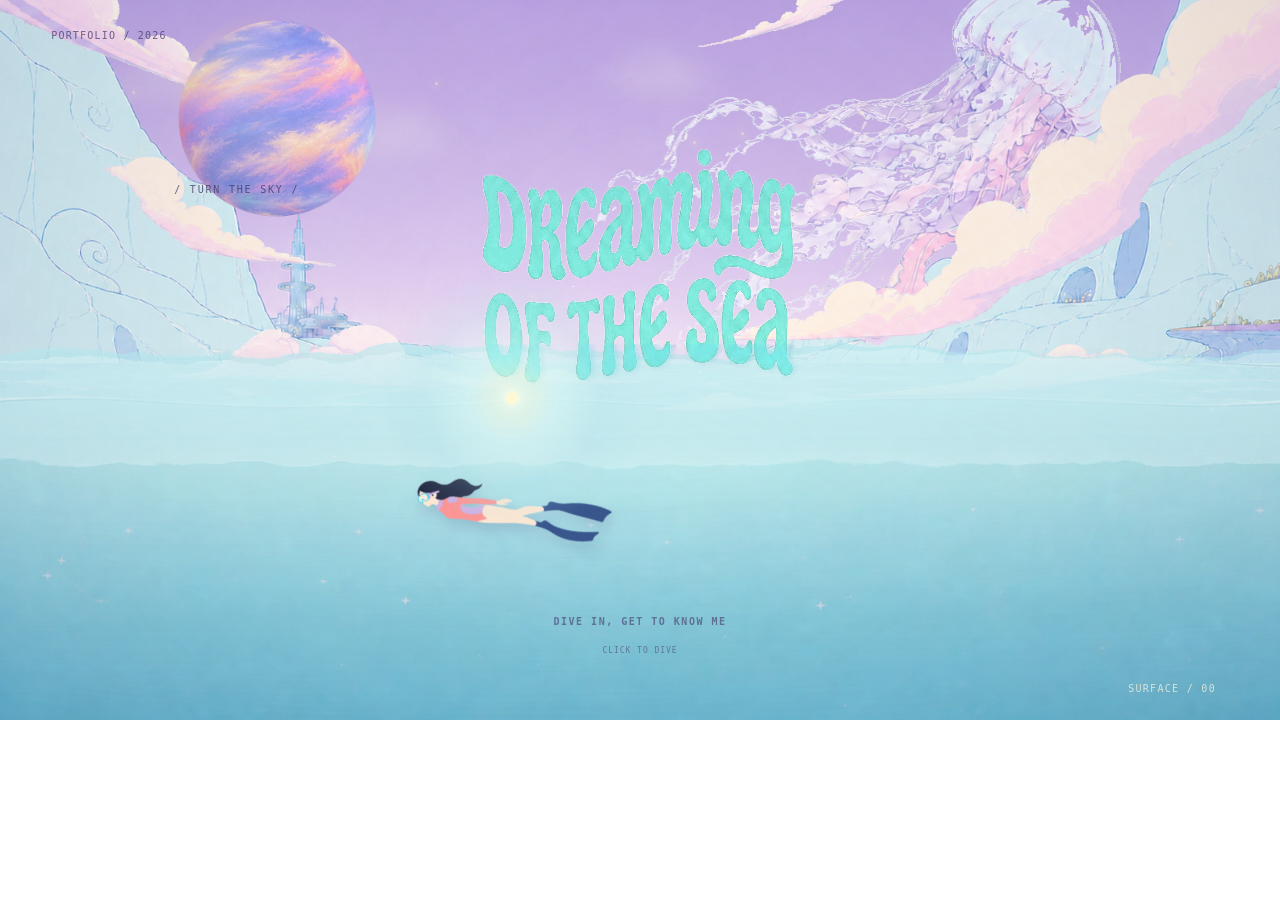
==== commit 2116535b: "Sync current surface ecology assets" ====
--- a/index.html
+++ b/index.html
@@ -1,6 +1,6 @@
 <!doctype html>
 <html lang="zh-CN">
-<head><meta charset="UTF-8"><meta name="viewport" content="width=device-width,initial-scale=1"><meta name="description" content="Dreaming of the Sea portfolio"><title>Dreaming of the Sea</title><link rel="stylesheet" href="styles.css?v=20260827-dive-text-v19"><link rel="stylesheet" href="motion.css?v=20260827-water-polish-v2"></head>
+<head><meta charset="UTF-8"><meta name="viewport" content="width=device-width,initial-scale=1"><meta name="description" content="Dreaming of the Sea portfolio"><title>Dreaming of the Sea</title><link rel="stylesheet" href="styles.css?v=20260828-planet-hint-v4"><link rel="stylesheet" href="motion.css?v=20260828-planet-hint-v2"></head>
 <body class="surface-page"><main class="surface-hero" data-page="surface" data-time="day">
   <nav class="site-nav"><span>PORTFOLIO / 2026</span></nav>
   <div class="surface-scene-layers" aria-label="拆分后的海面场景背景">
@@ -32,13 +32,25 @@
   <div class="surface-wake-field" aria-hidden="true"></div>
   <div class="surface-bubbles" aria-hidden="true"></div>
   <div class="surface-fish-prototype-field" aria-hidden="true">
-    <img class="surface-fish-prototype fish-prototype-a" data-depth="upper" src="assets/surface-fish-near-curious.png" alt="">
-    <img class="surface-fish-prototype fish-prototype-b" data-depth="mid" src="assets/surface-fish-near-curious.png" alt="">
-    <img class="surface-fish-prototype fish-prototype-c" data-depth="lower" src="assets/surface-fish-near-curious.png" alt="">
+    <img class="surface-fish-prototype fish-prototype-b" data-depth="mid-lower" data-species="jelly" src="assets/surface-jelly-candidate-v1.png" alt="">
+    <div class="surface-shark-shadow" data-depth="far" aria-hidden="true">
+      <img class="surface-shark-body" src="assets/surface-shark-shadow-v1.png" alt="">
+      <img class="surface-shark-tail" src="assets/surface-shark-shadow-v1.png" alt="">
+    </div>
+    <div class="surface-fish-distant-group" aria-hidden="true">
+      <img class="surface-fish-distant distant-fish-a" data-depth="far" src="assets/surface-fish-ribbon-candidate-v1.png" alt="">
+      <img class="surface-fish-distant distant-fish-b" data-depth="far" src="assets/surface-fish-ribbon-candidate-v1.png" alt="">
+      <img class="surface-fish-distant distant-fish-c" data-depth="far" src="assets/surface-fish-ribbon-candidate-v1.png" alt="">
+      <img class="surface-fish-distant distant-fish-d" data-depth="far" src="assets/surface-fish-ribbon-candidate-v1.png" alt="">
+      <img class="surface-fish-distant distant-fish-e" data-depth="far" src="assets/surface-fish-ribbon-candidate-v1.png" alt="">
+      <img class="surface-fish-distant distant-fish-f" data-depth="far" src="assets/surface-fish-ribbon-candidate-v1.png" alt="">
+      <img class="surface-fish-distant distant-fish-g" data-depth="far" src="assets/surface-fish-ribbon-candidate-v1.png" alt="">
+      <img class="surface-fish-distant distant-fish-h" data-depth="far" src="assets/surface-fish-ribbon-candidate-v1.png" alt="">
+    </div>
   </div>
   <img class="diver home-diver hero-diver-art" src="assets/freediver-final-transparent-v1.png" alt="自由潜水员">
   <p class="caption">SURFACE / 00</p>
   <div class="cursor-layer" aria-hidden="true"><div class="glow"></div><div class="cursor-light"></div></div>
   <div class="transition-layer" aria-hidden="true"><svg class="transition-morph" viewBox="0 0 100 100" preserveAspectRatio="none"><defs><linearGradient id="transition-gradient-deep" x1="0" y1="0" x2="0" y2="1"><stop offset="0%" stop-color="#6f86c6"/><stop offset="100%" stop-color="#44538f"/></linearGradient><linearGradient id="transition-gradient-dream" x1="0" y1="0" x2="0" y2="1"><stop offset="0%" stop-color="#b49ad9"/><stop offset="100%" stop-color="#8d75b8"/></linearGradient><linearGradient id="transition-gradient-light" x1="0" y1="0" x2="0" y2="1"><stop offset="0%" stop-color="#b8e6fe"/><stop offset="100%" stop-color="#e2c6ff"/></linearGradient></defs><path class="transition-wave transition-wave-a" fill="url(#transition-gradient-deep)" fill-opacity=".92" d="M0 100 C16 96 29 92 44 96 C61 101 76 88 100 92 L100 100 L0 100 Z"/><path class="transition-wave transition-wave-b" fill="url(#transition-gradient-dream)" fill-opacity=".86" d="M0 100 C14 90 31 98 49 91 C68 84 79 96 100 86 L100 100 L0 100 Z"/><path class="transition-wave transition-wave-c" fill="url(#transition-gradient-light)" fill-opacity=".82" d="M0 100 C20 95 39 86 56 94 C74 102 84 80 100 88 L100 100 L0 100 Z"/></svg><img class="transition-emoji" src="assets/diver-emoji-transition-v1.png" alt=""></div>
-</main><script src="vendor/gsap.min.js"></script><script src="vendor/MorphSVGPlugin.min.js"></script><script src="script.js?v=20260827-no-wake-v4"></script></body>
+</main><script src="vendor/gsap.min.js"></script><script src="vendor/MorphSVGPlugin.min.js"></script><script src="script.js?v=20260828-diver-behavior-v7"></script></body>
 </html>
--- a/styles.css
+++ b/styles.css
@@ -14,7 +14,7 @@
 .home-copy{position:relative;z-index:3;width:min(70vw,720px);margin:clamp(38px,9vh,90px) auto 0;padding-inline:18px;text-align:center;background:transparent!important;border:none!important;box-shadow:none!important}
 .home-copy p{margin:0 0 clamp(13px,1.5vw,20px);font:clamp(10px,.74vw,12px)/1.35 "SF Mono","Roboto Mono",ui-monospace,monospace;letter-spacing:.15em;color:rgba(71,58,107,.78)}
 .dive-cta-region{position:absolute;z-index:7;left:50%;bottom:calc(12% - 38px);width:min(260px,82vw);height:62px;transform:translateX(-50%);pointer-events:auto;overflow:visible}
-.dive-trigger{position:absolute;z-index:1;left:50%;top:0;bottom:auto;transform:translate3d(calc(-50% + var(--cta-parallax-x,0px)),var(--cta-parallax-y,0px),0);margin:0;padding:5px 10px;color:rgba(71,58,107,.78);font:clamp(10px,.74vw,12px)/1.35 "SF Mono","Roboto Mono",ui-monospace,monospace;letter-spacing:.15em;white-space:nowrap;text-align:center;opacity:.78;animation:dive-trigger-breathe 5.6s ease-in-out infinite;transition:transform .55s cubic-bezier(.2,.75,.25,1),text-shadow .3s ease,color .3s ease}
+.dive-trigger{position:absolute;z-index:1;left:50%;top:0;bottom:auto;transform:translate3d(calc(-50% + var(--cta-parallax-x,0px)),var(--cta-parallax-y,0px),0);margin:0;padding:5px 10px;color:rgba(71,58,107,.78);font:600 clamp(10px,.74vw,12px)/1.35 "SF Mono","Roboto Mono",ui-monospace,monospace;letter-spacing:.15em;white-space:nowrap;text-align:center;opacity:.78;animation:dive-trigger-breathe 5.6s ease-in-out infinite;transition:transform .55s cubic-bezier(.2,.75,.25,1),text-shadow .3s ease,color .3s ease}
 .dive-trigger-hint{position:absolute;left:50%;top:calc(100% + 13px);display:block;pointer-events:none;white-space:nowrap;color:rgba(76,66,112,.82);font:8px/1.2 "SF Mono","Roboto Mono",ui-monospace,monospace;letter-spacing:.12em;opacity:.9;transform:translateX(-50%);animation:none;transition:opacity .3s ease,color .3s ease,text-shadow .3s ease}
 .dive-click-ripple{position:absolute;z-index:2;left:var(--ripple-x,50%);top:var(--ripple-y,50%);width:28px;height:14px;pointer-events:none;transform:translate(-50%,-50%);mix-blend-mode:screen}
 .dive-click-ripple i{position:absolute;left:50%;top:50%;display:block;width:28px;height:10px;border:1px solid rgba(161,224,226,.7);border-top-color:transparent;border-radius:50%;opacity:0;filter:blur(.3px);box-shadow:0 0 5px rgba(134,220,223,.26);transform:translate(-50%,-50%) rotate(var(--ripple-rotate,0deg)) scaleX(.5) scaleY(.55);animation:dive-click-ripple-ring 1s cubic-bezier(.22,.72,.28,1) forwards}
@@ -41,15 +41,17 @@
 .dive-entry small i:nth-child(2){margin-left:21px;font-size:10px}
 .dive-entry small i:nth-child(3){margin-left:8px;letter-spacing:.15em}
 .caption{position:absolute;z-index:6;right:clamp(24px,5vw,88px);bottom:clamp(17px,2.8vh,30px);margin:0;font:10px/1.2 "SF Mono","Roboto Mono",ui-monospace,monospace;letter-spacing:.13em;color:rgba(249,245,221,.74)}
-.planet-hotspot{position:absolute;z-index:5;left:11%;top:1%;width:25%;height:24%;padding:0;border:0;border-radius:50%;background:transparent;pointer-events:auto;cursor:none!important}
+.surface-hero .planet-hotspot{position:absolute;z-index:5;left:11%;top:1%;width:25%;height:27%;padding:0;border:0;border-radius:50%;background:transparent;pointer-events:auto;cursor:pointer!important}
 .planet-hotspot::before{content:"";position:absolute;inset:17% -2% 42%;border:1px solid rgba(255,247,214,.46);border-radius:50%;opacity:0;transform:rotate(-14deg) scale(.78);filter:drop-shadow(0 0 8px rgba(255,236,190,.42));transition:opacity .55s ease,transform .7s cubic-bezier(.2,.8,.2,1)}
 .planet-hotspot::after{content:"";position:absolute;inset:17%;border-radius:50%;opacity:0;background:radial-gradient(circle,rgba(255,244,203,.34),rgba(178,224,245,.14) 44%,transparent 72%);filter:blur(12px);transition:opacity .45s ease,transform .45s ease;transform:scale(.82);pointer-events:none}
 .planet-hotspot:hover::before,.planet-hotspot:focus-visible::before{opacity:.82;transform:rotate(-14deg) scale(1)}
 .planet-hotspot:hover::after,.planet-hotspot:focus-visible::after{opacity:.9;transform:scale(1.08)}
+.surface-hero.is-planet-hover .planet-hotspot::before{opacity:.82;transform:rotate(-14deg) scale(1)}
+.surface-hero.is-planet-hover .planet-hotspot::after{opacity:.9;transform:scale(1.08)}
 .planet-hotspot.is-pulsing::after{animation:planet-pulse .72s ease-out}
 .planet-hotspot:focus-visible{outline:0}
-.planet-hint{position:absolute;z-index:5;left:14%;top:25.5%;pointer-events:none;color:rgba(76,66,112,.82);font:clamp(10px,.72vw,12px)/1.2 "SF Mono","Roboto Mono",ui-monospace,monospace;letter-spacing:.18em;white-space:nowrap;opacity:.68;transform:translateX(-4%);text-shadow:0 0 8px rgba(255,255,255,.24);transition:opacity .6s ease,color .6s ease,text-shadow .6s ease,letter-spacing .6s ease}
-.planet-hotspot:hover + .planet-hint,.planet-hotspot:focus-visible + .planet-hint,.surface-hero.is-planet-hover .planet-hint{opacity:.98;letter-spacing:.22em}
+.planet-hint{position:absolute;z-index:5;left:14%;top:25.5%;pointer-events:none;color:rgba(66,54,100,.92);font:clamp(10px,.72vw,12px)/1.2 "SF Mono","Roboto Mono",ui-monospace,monospace;letter-spacing:.18em;white-space:nowrap;opacity:.84;transform:translateX(-4%);text-shadow:0 0 8px rgba(255,255,255,.3);transition:opacity .6s ease,color .6s ease,text-shadow .6s ease,letter-spacing .6s ease}
+.planet-hotspot:hover + .planet-hint,.planet-hotspot:focus-visible + .planet-hint,.surface-hero.is-planet-hover .planet-hint{opacity:.98;letter-spacing:.22em;text-shadow:0 0 10px rgba(255,244,203,.42)}
 .surface-hero[data-time="sunset"] .planet-hint{color:rgba(88,54,86,.9);text-shadow:0 0 8px rgba(255,218,203,.44)}
 .surface-hero[data-time="sunset"] .planet-hotspot:hover + .planet-hint,.surface-hero[data-time="sunset"] .planet-hotspot:focus-visible + .planet-hint,.surface-hero[data-time="sunset"].is-planet-hover .planet-hint{opacity:.98;color:rgba(70,42,77,.96);text-shadow:0 0 10px rgba(255,213,201,.56)}
 .surface-hero[data-time="blue-hour"] .planet-hint{color:rgba(235,235,255,.92);text-shadow:0 0 10px rgba(180,194,255,.56)}
--- a/motion.css
+++ b/motion.css
@@ -2,8 +2,12 @@
 .surface-art,.dive-art{position:absolute;inset:0;width:100%;height:100%;object-fit:cover;z-index:0}
 .surface-scene-layers{position:absolute;inset:0;z-index:0;overflow:hidden;pointer-events:none}
 .surface-scene-layer{position:absolute;inset:0;display:block;width:100%;height:100%;object-fit:cover;object-position:center;pointer-events:none;transition:filter 1.9s ease,opacity 1.9s ease}
-.surface-planet-layer{inset:auto;left:13.3%;top:1.6%;width:16.7%;height:auto;aspect-ratio:1 / 1;object-fit:contain;z-index:0}
-.surface-planet-frame{position:absolute;inset:0;display:block;width:100%;height:100%;object-fit:contain;pointer-events:none}
+.surface-planet-layer{inset:auto;left:13.3%;top:1.6%;width:16.7%;height:auto;aspect-ratio:1 / 1;object-fit:contain;z-index:0;isolation:isolate}
+.surface-planet-layer::before{content:"";position:absolute;inset:0;z-index:2;display:block;border-radius:50%;pointer-events:none;background:radial-gradient(ellipse 44% 40% at 30% 30%,rgba(255,236,184,.76) 0%,rgba(255,222,170,.4) 34%,rgba(255,210,165,.16) 58%,transparent 80%);mix-blend-mode:screen;opacity:.52;transition:opacity .5s ease;animation:planet-local-warm-breathe 7.2s ease-in-out infinite alternate}
+.surface-planet-frame{position:absolute;inset:0;z-index:1;display:block;width:100%;height:100%;object-fit:contain;pointer-events:none}
+.surface-hero.is-planet-hover .surface-planet-layer::before{opacity:.68;animation:none}
+.surface-hero[data-time="blue-hour"] .surface-planet-layer::before{opacity:.1;animation:none}
+.surface-hero[data-time="blue-hour"].is-planet-hover .surface-planet-layer::before{opacity:.28}
 .surface-jellyfish-layer{z-index:0}
 .surface-whale-layer{display:none!important;inset:auto;left:56%;top:12%;width:clamp(390px,36vw,600px);height:auto;aspect-ratio:1575 / 685;object-fit:contain;z-index:0;pointer-events:none;opacity:.88;animation:none!important}
 .surface-time-lighting{position:absolute;inset:0;z-index:1;overflow:hidden;pointer-events:none}
@@ -55,9 +59,9 @@
 .surface-blue-hour-motes i{position:absolute;display:block;width:5px;height:5px;border-radius:50%;background:#e8f1ff;box-shadow:0 0 11px 3px rgba(174,220,255,.62);opacity:0;transform:translate3d(0,0,0);will-change:transform,opacity}
 .surface-hero[data-time="blue-hour"] .surface-blue-hour-motes.is-revealing{opacity:1}
 .surface-water-particles{position:absolute;left:0;right:0;top:50%;bottom:0;z-index:1;overflow:hidden;pointer-events:none;background:linear-gradient(180deg,rgba(235,255,251,.075) 0%,rgba(196,237,236,.035) 30%,rgba(86,151,172,.06) 66%,rgba(42,99,137,.1) 100%)}
-.surface-water-particles::before,.surface-water-particles::after{content:"";position:absolute;inset:-18% -25%;display:block;border-radius:50%;pointer-events:none;filter:blur(34px);mix-blend-mode:soft-light;will-change:transform,opacity}
-.surface-water-particles::before{opacity:.34;background:radial-gradient(ellipse 58% 44% at 24% 22%,rgba(233,253,247,.42),transparent 72%),radial-gradient(ellipse 70% 54% at 74% 66%,rgba(204,241,237,.24),transparent 76%);animation:surface-diffuse-luminance-a 22s ease-in-out infinite alternate}
-.surface-water-particles::after{opacity:.28;background:radial-gradient(ellipse 68% 48% at 72% 28%,rgba(224,249,245,.34),transparent 74%),radial-gradient(ellipse 56% 58% at 30% 76%,rgba(193,232,231,.22),transparent 78%);animation:surface-diffuse-luminance-b 29s ease-in-out -8s infinite alternate}
+.surface-water-particles::before,.surface-water-particles::after{content:"";position:absolute;inset:-12% -18%;display:block;border-radius:50%;pointer-events:none;filter:blur(32px);mix-blend-mode:soft-light;will-change:transform,opacity,background-position,background-size;-webkit-mask-image:linear-gradient(180deg,#000 0%,#000 38%,rgba(0,0,0,.68) 70%,transparent 100%);mask-image:linear-gradient(180deg,#000 0%,#000 38%,rgba(0,0,0,.68) 70%,transparent 100%)}
+.surface-water-particles::before{opacity:.48;background:radial-gradient(ellipse 82% 44% at 18% 18%,rgba(233,253,247,.46),transparent 78%),radial-gradient(ellipse 96% 54% at 72% 56%,rgba(204,241,237,.28),transparent 82%),radial-gradient(ellipse 72% 50% at 42% 88%,rgba(174,221,224,.16),transparent 84%),linear-gradient(118deg,rgba(220,247,242,.12),transparent 56%);background-size:150% 138%,172% 154%,138% 148%,130% 136%;background-position:0% 8%,100% 92%,42% 52%,8% 52%;animation:surface-diffuse-luminance-a 9.6s ease-in-out infinite}
+.surface-water-particles::after{opacity:.4;background:radial-gradient(ellipse 92% 48% at 76% 24%,rgba(224,249,245,.38),transparent 80%),radial-gradient(ellipse 90% 60% at 26% 68%,rgba(193,232,231,.24),transparent 84%),radial-gradient(ellipse 76% 46% at 58% 94%,rgba(154,211,218,.14),transparent 86%),linear-gradient(62deg,transparent 34%,rgba(201,237,234,.1),transparent 74%);background-size:164% 146%,148% 162%,176% 142%,142% 150%;background-position:100% 12%,0% 88%,58% 44%,92% 18%;animation:surface-diffuse-luminance-b 12.7s ease-in-out -3.2s infinite}
 .surface-water-particle{position:absolute;display:block;border-radius:50%;background:rgba(216,247,245,.28);opacity:.12;will-change:transform,opacity;pointer-events:none}
 .surface-wake-field{display:none!important;position:absolute;left:0;right:0;top:50%;bottom:0;z-index:4;overflow:hidden;pointer-events:none}
 .surface-wake-trace{position:absolute;display:block;border-radius:55% 45% 52% 48%;background:repeating-linear-gradient(176deg,transparent 0 6px,rgba(110,220,222,.56) 7px 9px,transparent 10px 15px),linear-gradient(90deg,transparent 0 15%,rgba(61,167,187,.2) 28%,rgba(103,215,217,.38) 45%,rgba(67,177,193,.24) 60%,transparent 86%);filter:blur(var(--wake-blur,.38px));mix-blend-mode:normal;transform-origin:center;will-change:transform,opacity;pointer-events:none;overflow:hidden}
@@ -69,10 +73,27 @@
 .surface-diver-bubble.is-active{animation:surface-diver-bubble-rise 2s ease-out forwards}
 .surface-fish-prototype-field{display:none;position:absolute;inset:0;z-index:3;overflow:hidden;pointer-events:none}
 .surface-hero[data-fish-prototype="true"] .surface-fish-prototype-field{display:block}
-.surface-fish-prototype{position:absolute;left:0;top:0;display:block;width:clamp(52px,5.6vw,88px);height:auto;object-fit:contain;transform-origin:center;pointer-events:none;will-change:transform;filter:saturate(.82) contrast(.88)}
-.surface-fish-prototype[data-depth="upper"]{width:clamp(48px,5.1vw,80px);opacity:.54;filter:saturate(.72) contrast(.82)}
-.surface-fish-prototype[data-depth="mid"]{width:clamp(54px,5.8vw,90px);opacity:.62}
-.surface-fish-prototype[data-depth="lower"]{width:clamp(64px,6.4vw,100px);opacity:.7;filter:saturate(.88) contrast(.92)}
+.surface-fish-prototype{position:absolute;left:0;top:0;display:block;width:clamp(64px,5.8vw,94px);height:auto;object-fit:contain;transform-origin:center;pointer-events:none;will-change:transform;filter:saturate(.82) contrast(.88)}
+/* Depth order stays inside the ecology field (z-index 3): the distant shark
+   and loose school sit behind the two authored subjects. */
+.surface-fish-prototype[data-depth="mid"]{z-index:2;width:clamp(64px,5.8vw,94px);opacity:.54;filter:saturate(.72) contrast(.82)}
+.surface-fish-prototype[data-depth="mid-lower"]{z-index:3;width:clamp(54px,4.8vw,82px);opacity:.48;filter:saturate(.7) contrast(.84)}
+.surface-fish-prototype[data-species="fish-slender"]{width:clamp(64px,5.8vw,94px)}
+.surface-fish-prototype[data-species="jelly"]{width:clamp(54px,4.8vw,82px);opacity:.48;filter:saturate(.7) contrast(.84)}
+.surface-shark-shadow{display:none!important;position:absolute;left:70%;top:78%;z-index:0;width:clamp(170px,12.5vw,240px);aspect-ratio:1672 / 941;height:auto;transform:translate3d(-125vw,-50%,0);opacity:0;filter:saturate(.22) contrast(.72) brightness(.82) blur(1.6px);pointer-events:none;mix-blend-mode:normal;will-change:transform,opacity;animation:surface-shark-drift 84s linear -34s infinite}
+.surface-shark-shadow>img{position:absolute;inset:0;display:block;width:100%;height:100%;object-fit:contain;pointer-events:none}
+.surface-shark-body{clip-path:inset(0 19% 0 0)}
+.surface-shark-tail{clip-path:inset(0 0 0 69%);transform-origin:70% 52%;animation:surface-shark-tail-wag 1.8s ease-in-out infinite alternate}
+.surface-fish-distant-group{position:absolute;inset:0;z-index:1;overflow:hidden;pointer-events:none}
+.surface-fish-distant{position:absolute;left:0;top:0;display:block;width:clamp(30px,2.5vw,46px);height:auto;opacity:.24;filter:saturate(.28) contrast(.86) brightness(.78);transform-origin:center;pointer-events:none;will-change:transform;}
+.distant-fish-a{left:18%;top:67%;animation:surface-distant-school-drift 36s linear -3s infinite}
+.distant-fish-b{left:32%;top:68.5%;width:clamp(26px,2.2vw,40px);opacity:.2;animation:surface-distant-school-drift 38s linear -5s infinite}
+.distant-fish-c{left:24%;top:70%;width:clamp(28px,2.3vw,42px);opacity:.22;animation:surface-distant-school-drift 40s linear -7s infinite}
+.distant-fish-d{left:44%;top:71.5%;width:clamp(24px,2vw,36px);opacity:.18;animation:surface-distant-school-drift 42s linear -9s infinite}
+.distant-fish-e{left:29%;top:73%;width:clamp(24px,2vw,36px);opacity:.17;animation:surface-distant-school-drift 35s linear -11s infinite}
+.distant-fish-f{left:51%;top:75%;width:clamp(25px,2.1vw,38px);opacity:.2;animation:surface-distant-school-drift 39s linear -13s infinite}
+.distant-fish-g{left:38%;top:77%;width:clamp(23px,1.9vw,34px);opacity:.16;animation:surface-distant-school-drift 43s linear -15s infinite}
+.distant-fish-h{left:57%;top:79%;width:clamp(26px,2.1vw,38px);opacity:.18;animation:surface-distant-school-drift 37s linear -17s infinite}
 .surface-hero[data-time="sunset"] .surface-bubble{border-color:rgba(255,235,219,.55);box-shadow:inset -2px -2px 4px rgba(126,170,207,.16),0 0 12px rgba(250,206,222,.3)}
 .surface-hero[data-time="blue-hour"] .surface-bubble{border-color:rgba(214,236,255,.6);box-shadow:inset -2px -2px 4px rgba(89,126,190,.18),0 0 12px rgba(175,225,255,.3)}
 .dive-entry::after{content:"";position:absolute;z-index:-1;left:16px;top:16px;width:104px;height:96px;border-radius:50%;background:radial-gradient(ellipse,rgba(193,245,242,.38) 0,rgba(167,220,240,.14) 42%,transparent 72%);filter:blur(10px);opacity:.48;animation:jelly-glow 2.8s ease-in-out infinite}
@@ -84,8 +105,12 @@
 @keyframes cloud-drift{0%{transform:translate3d(-64px,-3px,0)}100%{transform:translate3d(72px,6px,0)}}
 @keyframes surface-wave-fill{0%{transform:translateY(-1px) scaleY(.92)}100%{transform:translateY(8px) scaleY(1.1)}}
 @keyframes surface-wave-sheen{0%{transform:translate3d(-8px,-2px,0) scaleY(.96)}100%{transform:translate3d(18px,6px,0) scaleY(1.08)}}
-@keyframes surface-diffuse-luminance-a{0%{transform:translate3d(-3%,-1%,0) scale(1)}34%{transform:translate3d(2%,3%,0) scale(1.035)}71%{transform:translate3d(5%,-2%,0) scale(.985)}100%{transform:translate3d(-1%,2%,0) scale(1.02)}}
-@keyframes surface-diffuse-luminance-b{0%{transform:translate3d(4%,2%,0) scale(1.02)}29%{transform:translate3d(-2%,-3%,0) scale(.98)}63%{transform:translate3d(-5%,1%,0) scale(1.04)}100%{transform:translate3d(1%,-2%,0) scale(1)}}
+@keyframes surface-diffuse-luminance-a{0%{transform:translate3d(-3.5%,-1.5%,0) scale(1.01);background-position:0% 8%,100% 92%,42% 52%,8% 52%;background-size:150% 138%,172% 154%,138% 148%,130% 136%}30%{transform:translate3d(2.8%,3.5%,0) scale(1.045);background-position:22% 24%,80% 72%,60% 42%,26% 68%;background-size:164% 148%,160% 148%,146% 154%,136% 140%}63%{transform:translate3d(6.5%,-2.5%,0) scale(.985);background-position:46% 0%,62% 88%,30% 72%,48% 30%;background-size:142% 132%,184% 162%,130% 142%,146% 132%}100%{transform:translate3d(-3.5%,-1.5%,0) scale(1.01);background-position:0% 8%,100% 92%,42% 52%,8% 52%;background-size:150% 138%,172% 154%,138% 148%,130% 136%}}
+@keyframes surface-diffuse-luminance-b{0%{transform:translate3d(4%,2%,0) scale(1.015);background-position:100% 12%,0% 88%,58% 44%,92% 18%;background-size:164% 146%,148% 162%,176% 142%,142% 150%}27%{transform:translate3d(-2.5%,-3%,0) scale(.985);background-position:76% 30%,24% 68%,40% 64%,66% 36%;background-size:176% 154%,140% 170%,188% 150%,136% 158%}61%{transform:translate3d(-6%,1.8%,0) scale(1.045);background-position:54% 0%,42% 100%,78% 30%,30% 6%;background-size:154% 140%,160% 150%,164% 136%,150% 144%}100%{transform:translate3d(4%,2%,0) scale(1.015);background-position:100% 12%,0% 88%,58% 44%,92% 18%;background-size:164% 146%,148% 162%,176% 142%,142% 150%}}
+@keyframes planet-local-warm-breathe{0%,100%{opacity:.48}50%{opacity:.64}}
+@keyframes surface-distant-school-drift{0%{transform:translate3d(-8vw,2px,0) scaleX(-1)}32%{transform:translate3d(16vw,-2px,0) scaleX(-1)}68%{transform:translate3d(40vw,3px,0) scaleX(-1)}100%{transform:translate3d(68vw,-1px,0) scaleX(-1)}}
+@keyframes surface-shark-drift{0%{opacity:0;transform:translate3d(72vw,-50%,0)}12%{opacity:.1;transform:translate3d(55vw,-50%,0)}42%{opacity:.18;transform:translate3d(24vw,-50%,0)}68%{opacity:.12;transform:translate3d(-26vw,-50%,0)}86%{opacity:.04;transform:translate3d(-84vw,-50%,0)}100%{opacity:0;transform:translate3d(-125vw,-50%,0)}}
+@keyframes surface-shark-tail-wag{0%{transform:rotate(-5deg)}50%{transform:rotate(0deg)}100%{transform:rotate(5deg)}}
 @keyframes title-refract{0%{transform:translate(-1px,-20%) skewX(-3.6deg) scaleY(.94)}32%{transform:translate(2px,-19.4%) skewX(-1.2deg) scaleY(.98)}68%{transform:translate(-2px,-19.8%) skewX(-2.8deg) scaleY(.96)}100%{transform:translate(3px,-19%) skewX(-.8deg) scaleY(.99)}}
 @keyframes star-breathe{0%{opacity:.2;transform:scale(.72)}100%{opacity:1;transform:scale(1.2)}}
 @keyframes surface-particle-drift{0%{transform:translate3d(0,0,0);opacity:.08}100%{transform:translate3d(var(--particle-drift-x),var(--particle-drift-y),0);opacity:.16}}
@@ -101,6 +126,6 @@
 body.is-transitioning .transition-emoji{opacity:1;animation:transition-emoji-in 1.5s cubic-bezier(.2,.8,.2,1) forwards}
 @keyframes transition-wave-in{0%{transform:translateY(100%) scaleY(1.05)}68%{transform:translateY(-3%) scaleY(1.14)}82%{transform:translateY(1%) scaleY(1.04)}100%{transform:translateY(0) scaleY(1)}}
 @keyframes transition-emoji-in{0%{transform:translate(-50%,-50%) scale(.25) rotate(-10deg)}28%{transform:translate(-50%,-50%) scale(.92) rotate(0)}62%{transform:translate(-50%,-62%) scale(1.02) rotate(3deg)}100%{transform:translate(-50%,-72%) scale(.22) rotate(10deg);opacity:0}}
-@media(prefers-reduced-motion:reduce){.surface-scene-layer,.sky-cloud,.sky-star,.surface-bubble,.surface-water-particle,.surface-water-particles::before,.surface-water-particles::after,.surface-wake-trace,.surface-wave-layer,.surface-wave-fill,.surface-wave-sheen,.title-underwater,.jelly-return,.jelly-float,.dive-rays,.transition-wave,.transition-emoji{animation:none!important;transition:none!important}.sky-details::after{transition:none!important}.surface-blue-hour-motes{transition:none!important}.dive-entry{transition:none!important}}
+@media(prefers-reduced-motion:reduce){.surface-scene-layer,.sky-cloud,.sky-star,.surface-bubble,.surface-water-particle,.surface-water-particles::before,.surface-water-particles::after,.surface-wake-trace,.surface-wave-layer,.surface-wave-fill,.surface-wave-sheen,.surface-fish-distant,.surface-shark-shadow,.surface-shark-tail,.title-underwater,.jelly-return,.jelly-float,.dive-rays,.transition-wave,.transition-emoji{animation:none!important;transition:none!important}.sky-details::after{transition:none!important}.surface-blue-hour-motes{transition:none!important}.dive-entry{transition:none!important}}
 @media(max-width:980px){.surface-whale-layer{left:42%;top:12%;width:clamp(330px,42vw,500px)}}
 @media(max-width:700px){.surface-whale-layer{left:7%;top:11%;width:min(90vw,420px)}}
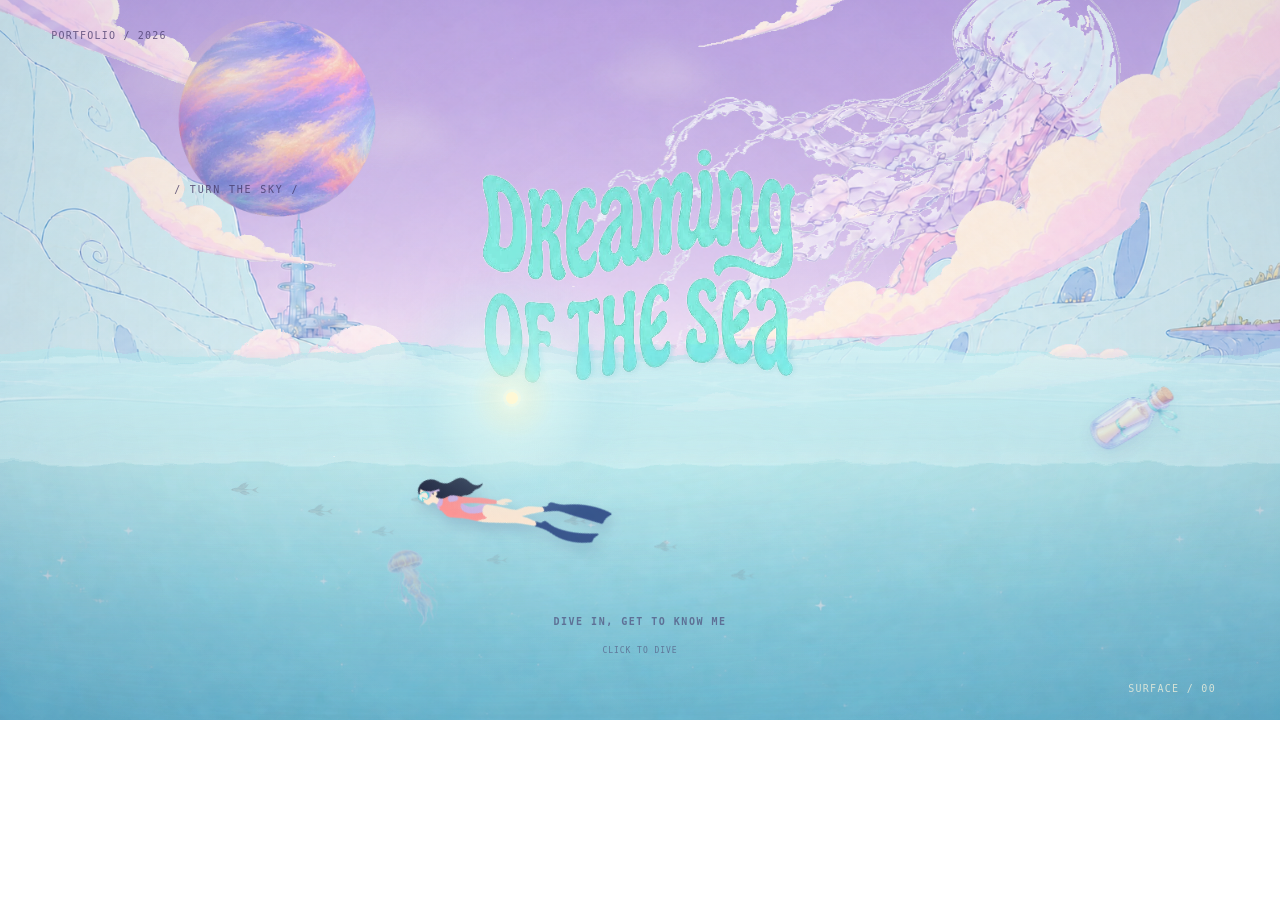
==== commit 354a0deb: "Update deep sea interactions and contact assets" ====
--- a/index.html
+++ b/index.html
@@ -1,6 +1,6 @@
 <!doctype html>
 <html lang="zh-CN">
-<head><meta charset="UTF-8"><meta name="viewport" content="width=device-width,initial-scale=1"><meta name="description" content="Dreaming of the Sea portfolio"><title>Dreaming of the Sea</title><link rel="stylesheet" href="styles.css?v=20260828-planet-hint-v4"><link rel="stylesheet" href="motion.css?v=20260828-planet-hint-v2"></head>
+<head><meta charset="UTF-8"><meta name="viewport" content="width=device-width,initial-scale=1"><meta name="description" content="Dreaming of the Sea portfolio"><title>Dreaming of the Sea</title><link rel="stylesheet" href="styles.css?v=20260828-drift-contact-v3"><link rel="stylesheet" href="motion.css?v=20260828-drift-contact-v3"></head>
 <body class="surface-page"><main class="surface-hero" data-page="surface" data-time="day">
   <nav class="site-nav"><span>PORTFOLIO / 2026</span></nav>
   <div class="surface-scene-layers" aria-label="拆分后的海面场景背景">
@@ -25,6 +25,23 @@
   <button class="planet-hotspot" type="button" aria-label="切换海面时间"></button>
   <span class="planet-hint" aria-hidden="true">/ TURN THE SKY /</span>
   <div class="surface-blue-hour-motes" aria-hidden="true"><i></i><i></i><i></i><i></i><i></i></div>
+  <section class="drift-bottle-contact" aria-label="漂流瓶联系入口">
+    <button class="drift-bottle-trigger" type="button" aria-expanded="false" aria-controls="drift-contact-note" aria-label="打开漂流瓶联系信件">
+      <span class="drift-bottle-float"><img class="drift-bottle-art" src="assets/drift-bottle.png" alt="漂流瓶"></span>
+      <span class="drift-bottle-hint" aria-hidden="true">/ A MESSAGE ADRIFT /</span>
+    </button>
+    <div class="drift-contact-note" id="drift-contact-note" role="dialog" aria-modal="false" aria-label="联系信息" hidden>
+      <div class="drift-note-paper">
+        <img class="drift-note-paper-art" src="assets/drift-letter-kraft-v1.png" alt="">
+        <button class="drift-note-close" type="button" aria-label="关闭联系信件">×</button>
+        <p class="drift-note-label">CONTACT / ADRIFT</p>
+        <div class="drift-note-fields">
+          <p><span>PHONE</span><b>13718937300</b></p>
+          <p><span>WECHAT</span><img class="drift-note-qr" src="assets/wechat-qr-kraft.png" alt="微信二维码"></p>
+        </div>
+      </div>
+    </div>
+  </section>
   <section class="home-copy"><div class="title-art" role="img" aria-label="Dreaming of the Sea"><img class="title-surface" src="assets/dreaming-title-transparent-v1.png" alt=""><img class="title-underwater" src="assets/dreaming-title-transparent-v1.png" alt=""></div></section>
   <div class="dive-cta-region" aria-label="进入海底页面"><a class="dive-trigger" href="dive.html" aria-label="进入海底页面">DIVE IN, GET TO KNOW ME<span class="dive-trigger-hint">CLICK TO DIVE</span></a></div>
   <svg class="surface-wave-layer" viewBox="0 0 1440 360" preserveAspectRatio="none" aria-hidden="true"><defs><filter id="surface-wave-distort" x="-10%" y="-35%" width="120%" height="170%"><feTurbulence type="fractalNoise" baseFrequency="0.012 0.045" numOctaves="3" seed="4" result="waterNoise"><animate attributeName="baseFrequency" values="0.012 0.045;0.02 0.035;0.012 0.045" dur="8s" repeatCount="indefinite"/></feTurbulence><feDisplacementMap in="SourceGraphic" in2="waterNoise" scale="16" xChannelSelector="R" yChannelSelector="G"/></filter><linearGradient id="surface-wave-water" x1="0" y1="0" x2="0" y2="1"><stop offset="0%" stop-color="#b7e8ed" stop-opacity=".66"/><stop offset="48%" stop-color="#a5dfe8" stop-opacity=".34"/><stop offset="100%" stop-color="#8bcddd" stop-opacity=".03"/></linearGradient></defs><path class="surface-wave-fill" fill="url(#surface-wave-water)" d="M0,44 C160,-12 260,90 420,22 C610,-34 730,92 910,20 C1100,-18 1240,96 1440,14 L1440,360 L0,360 Z"/><path class="surface-wave-sheen" d="M0,64 C150,16 280,102 432,40 C604,-2 762,102 930,36 C1110,-8 1250,96 1440,28 L1440,360 L0,360 Z"/></svg>
@@ -52,5 +69,5 @@
   <p class="caption">SURFACE / 00</p>
   <div class="cursor-layer" aria-hidden="true"><div class="glow"></div><div class="cursor-light"></div></div>
   <div class="transition-layer" aria-hidden="true"><svg class="transition-morph" viewBox="0 0 100 100" preserveAspectRatio="none"><defs><linearGradient id="transition-gradient-deep" x1="0" y1="0" x2="0" y2="1"><stop offset="0%" stop-color="#6f86c6"/><stop offset="100%" stop-color="#44538f"/></linearGradient><linearGradient id="transition-gradient-dream" x1="0" y1="0" x2="0" y2="1"><stop offset="0%" stop-color="#b49ad9"/><stop offset="100%" stop-color="#8d75b8"/></linearGradient><linearGradient id="transition-gradient-light" x1="0" y1="0" x2="0" y2="1"><stop offset="0%" stop-color="#b8e6fe"/><stop offset="100%" stop-color="#e2c6ff"/></linearGradient></defs><path class="transition-wave transition-wave-a" fill="url(#transition-gradient-deep)" fill-opacity=".92" d="M0 100 C16 96 29 92 44 96 C61 101 76 88 100 92 L100 100 L0 100 Z"/><path class="transition-wave transition-wave-b" fill="url(#transition-gradient-dream)" fill-opacity=".86" d="M0 100 C14 90 31 98 49 91 C68 84 79 96 100 86 L100 100 L0 100 Z"/><path class="transition-wave transition-wave-c" fill="url(#transition-gradient-light)" fill-opacity=".82" d="M0 100 C20 95 39 86 56 94 C74 102 84 80 100 88 L100 100 L0 100 Z"/></svg><img class="transition-emoji" src="assets/diver-emoji-transition-v1.png" alt=""></div>
-</main><script src="vendor/gsap.min.js"></script><script src="vendor/MorphSVGPlugin.min.js"></script><script src="script.js?v=20260828-diver-behavior-v7"></script></body>
+</main><script src="vendor/gsap.min.js"></script><script src="vendor/MorphSVGPlugin.min.js"></script><script src="script.js?v=20260828-drift-contact-v3"></script></body>
 </html>
--- a/styles.css
+++ b/styles.css
@@ -60,10 +60,40 @@
 @keyframes shell-float{50%{transform:translateY(-9px) rotate(3deg) scale(1.25)}
 }
 
+/* Drift Bottle / Contact: a small piece of the surface world, never a UI card. */
+.drift-bottle-contact{position:absolute;z-index:3;right:7.5%;top:52%;width:clamp(170px,13vw,210px);height:clamp(126px,11vw,170px);pointer-events:none;overflow:visible}
+.drift-bottle-trigger{position:absolute;right:0;top:0;width:clamp(96px,8vw,138px);height:clamp(74px,6.6vw,106px);margin:0;padding:0;border:0;background:transparent;pointer-events:auto;cursor:pointer!important;outline:0;overflow:visible}
+.drift-bottle-float{position:absolute;inset:0;display:block;transform-origin:57% 53%;will-change:transform;pointer-events:none}
+.drift-bottle-art{display:block;width:100%;height:100%;object-fit:contain;pointer-events:none;opacity:.76;filter:saturate(.82) contrast(.9) drop-shadow(0 6px 8px rgba(71,78,144,.12));transition:filter .65s ease,opacity .65s ease}
+.drift-bottle-trigger:focus-visible .drift-bottle-art,.surface-hero.is-drift-bottle-hover .drift-bottle-art{opacity:.9;filter:saturate(.92) contrast(.96) drop-shadow(0 0 10px rgba(255,222,171,.28))}
+.drift-bottle-hint{position:absolute;right:2px;top:auto;bottom:calc(100% + 7px);white-space:nowrap;pointer-events:none;color:rgba(56,46,88,0);font:9px/1.2 "SF Mono","Roboto Mono",ui-monospace,monospace;letter-spacing:.13em;text-shadow:0 0 8px rgba(188,169,230,0);opacity:0;transform:translateY(3px);transition:opacity .55s ease,transform .55s ease,color .55s ease,text-shadow .55s ease}
+.surface-hero.is-drift-bottle-hover .drift-bottle-hint,.drift-bottle-trigger:focus-visible .drift-bottle-hint{opacity:.9;transform:translateY(0);color:rgba(57,44,87,.9);text-shadow:0 0 8px rgba(246,220,180,.38)}
+.surface-hero.is-drift-bottle-hover .cursor-light{transform:translate(-50%,-50%) scale(.82)}
+.surface-hero.is-drift-bottle-hover .cursor-light::after{opacity:.72;transform:scale(1);border-color:rgba(255,224,177,.38)}
+.surface-hero.is-drift-bottle-open .drift-bottle-contact{z-index:7}
+.drift-contact-note{position:fixed;left:50%;top:50%;right:auto;width:clamp(360px,40vw,660px);height:clamp(370px,41vw,680px);z-index:2;pointer-events:auto;opacity:0;visibility:hidden;transform:translate3d(-50%,-50%,0) rotate(-1deg) scale(.94);transform-origin:center center;transition:opacity .45s ease,visibility .45s ease,transform .55s cubic-bezier(.2,.75,.25,1)}
+.drift-contact-note:not([hidden]){opacity:1;visibility:visible;transform:translate3d(-50%,-50%,0) rotate(-1deg) scale(1)}
+.drift-note-paper{position:relative;width:100%;height:100%;padding:88px 88px 56px 88px;color:#4a342d;background:transparent;clip-path:none;box-shadow:none;filter:none;opacity:1;font-family:ui-rounded,"SF Pro Rounded","PingFang SC","Noto Sans SC",sans-serif}
+.drift-note-paper-art{position:absolute;inset:0;z-index:0;display:block;width:100%;height:100%;object-fit:fill;pointer-events:none}
+.drift-note-paper::after{display:none}
+.drift-note-close{position:absolute;z-index:2;right:12%;top:9%;border:0;padding:0;background:transparent;color:rgba(85,69,111,.7);font:24px/1 ui-rounded,"SF Pro Rounded",sans-serif;cursor:pointer!important;pointer-events:auto;outline:0}
+.drift-note-close:focus-visible{outline:0;text-shadow:0 0 8px rgba(103,83,128,.48)}
+.drift-note-label{position:relative;z-index:1;margin:0 0 27px;font:11px/1.2 "SF Mono","Roboto Mono",ui-monospace,monospace;letter-spacing:.17em;color:rgba(74,52,45,.86)}
+.drift-note-fields{display:grid;gap:24px;position:relative;z-index:1}
+.drift-note-fields p{display:grid;gap:6px;margin:0;font:13px/1.35 "SF Mono","Roboto Mono",ui-monospace,monospace;color:rgba(74,52,45,.92);letter-spacing:.06em}
+.drift-note-fields p>span:first-child{font-size:10px;letter-spacing:.18em;color:rgba(74,52,45,.76)}
+.drift-note-fields b{font:600 15px/1.35 "SF Mono","Roboto Mono",ui-monospace,monospace;color:#4a342d;letter-spacing:.04em}
+.drift-note-qr{display:block;width:142px;height:142px;border:1px solid rgba(89,58,47,.46);object-fit:contain;background:rgba(239,220,182,.5)}
+.surface-hero.is-drift-bottle-open .drift-bottle-art{opacity:.94;filter:saturate(.86) contrast(.94) drop-shadow(0 0 14px rgba(255,222,174,.3))}
+.surface-hero.is-drift-bottle-open .drift-bottle-hint{opacity:0}
+.drift-bottle-trigger:focus-visible{outline:1px solid rgba(255,240,205,.35);outline-offset:5px;border-radius:50%}
+
 .dive-world{background:radial-gradient(ellipse at 51% 43%,#e5faf7 0 16%,#b9e3ef 37%,#99afd9 60%,#836bab 100%);cursor:none}
 .dive-rays{position:absolute;inset:-10% -8% 0;z-index:1;pointer-events:none;opacity:.38;mix-blend-mode:screen;background:linear-gradient(108deg,transparent 0 25%,rgba(220,248,255,.24) 31%,transparent 39%),linear-gradient(116deg,transparent 0 41%,rgba(219,240,255,.18) 48%,transparent 57%),linear-gradient(102deg,transparent 0 61%,rgba(231,224,255,.16) 68%,transparent 76%);transform:skewX(-2deg);transform-origin:top center;will-change:opacity,transform}
 .dive-world::after{content:"";position:absolute;inset:0;z-index:1;pointer-events:none;background:radial-gradient(circle at var(--focus-x,50%) var(--focus-y,52%),transparent 0 13%,rgba(63,73,138,.06) 30%,rgba(46,48,115,.25) 100%);mix-blend-mode:multiply;transition:background-position .12s linear}
-.dive-nav{color:#faf5da}
+.dive-nav{color:#faf5da;text-shadow:0 2px 10px rgba(32,45,101,.38)}
+.dive-nav span:first-child{color:rgba(255,248,222,.9)}
+.dive-nav span:last-child{letter-spacing:.16em}
 .site-info{position:absolute;z-index:9;left:var(--ui-edge);top:clamp(72px,15%,118px);width:min(280px,calc(100% - var(--ui-edge) - var(--ui-edge)));aspect-ratio:1586 / 992;pointer-events:none;padding:0;border:0;border-radius:0;background:transparent!important;box-shadow:none!important;backdrop-filter:none;opacity:0;visibility:hidden;transform:scale(.95);transform-origin:top left;transition:opacity .25s ease,visibility .25s ease,transform .25s ease;overflow:visible;isolation:isolate}
 .site-info.is-active{opacity:1;visibility:visible;transform:scale(1)}
 .site-info-art{position:absolute;inset:0;z-index:0;display:block;width:100%;height:100%;object-fit:fill;pointer-events:none;filter:drop-shadow(0 12px 18px rgba(30,43,112,.22));opacity:.9}
@@ -161,30 +191,30 @@
 }
 
 /* Individualized underwater glass profile cards. */
-.site-info{left:auto;top:auto;width:clamp(320px,29vw,390px);min-width:292px;aspect-ratio:auto;min-height:294px;padding:0;pointer-events:none;overflow:visible;border:1px solid rgba(234,255,252,.48)!important;border-radius:26px;background:linear-gradient(142deg,rgba(42,91,147,.52),rgba(81,128,180,.36) 48%,rgba(93,79,149,.42))!important;backdrop-filter:blur(18px) saturate(1.16);-webkit-backdrop-filter:blur(18px) saturate(1.16);box-shadow:0 22px 48px rgba(32,44,112,.3),inset 0 1px 0 rgba(255,255,255,.58),inset 0 -20px 36px rgba(64,112,166,.24);transform:translateY(8px) scale(.95);transition:opacity .25s ease,visibility .25s ease,transform .25s ease}
+.site-info{left:auto;top:auto;width:clamp(320px,29vw,390px);min-width:292px;aspect-ratio:auto;min-height:294px;padding:0;pointer-events:none;overflow:visible;border:1px solid rgba(234,255,252,.52)!important;border-radius:26px;background:linear-gradient(145deg,rgba(28,73,132,.68),rgba(62,124,177,.5) 48%,rgba(78,65,143,.56))!important;backdrop-filter:blur(20px) saturate(1.18);-webkit-backdrop-filter:blur(20px) saturate(1.18);box-shadow:0 22px 48px rgba(32,44,112,.3),inset 0 1px 0 rgba(255,255,255,.62),inset 0 -20px 36px rgba(64,112,166,.28);transform:translateY(8px) scale(.95);transition:opacity .25s ease,visibility .25s ease,transform .25s ease;will-change:opacity,transform}
 .site-info.is-active{pointer-events:auto;transform:translateY(0) scale(1)}
 .site-info::before{content:"";position:absolute;inset:-1px;z-index:-1;pointer-events:none;border-radius:30px;background:radial-gradient(circle at 16% 10%,rgba(255,255,255,.52),transparent 23%),radial-gradient(circle at 94% 88%,rgba(120,226,239,.35),transparent 30%);filter:blur(12px);opacity:.9}
 .site-info::after{content:"";position:absolute;inset:8px;z-index:0;pointer-events:none;border:1px solid rgba(229,253,255,.3);border-radius:21px;box-shadow:inset 0 0 20px rgba(231,252,255,.16)}
-.site-info-shell{position:relative;z-index:2;padding:21px 22px 19px}
+.site-info-shell{position:relative;z-index:2;padding:22px 23px 20px}
 .site-info-art{position:absolute;inset:4% 8%;z-index:0;width:84%;height:92%;object-fit:contain;pointer-events:none;opacity:.09;mix-blend-mode:screen;filter:drop-shadow(0 12px 18px rgba(50,62,142,.2))}
-.site-info-head{display:flex;align-items:center;gap:13px;padding-right:28px}
-.site-info-icon-wrap{width:60px;height:60px;flex:0 0 60px;display:grid;place-items:center;border-radius:20px;background:rgba(220,249,252,.16);border:1px solid rgba(243,255,255,.4);box-shadow:0 8px 20px rgba(72,111,164,.16),inset 0 0 18px rgba(255,255,255,.16)}
+.site-info-head{display:flex;align-items:center;gap:14px;padding-right:28px}
+.site-info-icon-wrap{width:62px;height:62px;flex:0 0 62px;display:grid;place-items:center;border-radius:20px;background:rgba(220,249,252,.18);border:1px solid rgba(243,255,255,.44);box-shadow:0 8px 20px rgba(72,111,164,.18),inset 0 0 18px rgba(255,255,255,.18)}
 .site-info-icon{display:block;width:54px;height:54px;object-fit:contain;filter:drop-shadow(0 5px 8px rgba(55,71,137,.24))}
 .site-info-index{display:block;margin-bottom:2px;font:10px/1.2 "SF Mono","Roboto Mono",ui-monospace,monospace;letter-spacing:.16em;color:rgba(255,250,220,.9)}
 .site-info-kicker{display:block;margin-bottom:3px;font:9px/1.2 "SF Mono","Roboto Mono",ui-monospace,monospace;letter-spacing:.12em;color:rgba(231,252,255,.78)}
 .site-info .site-info-title{display:block;margin:0;color:#fff8d7;font-size:17px;letter-spacing:.08em;text-shadow:0 2px 9px rgba(28,47,104,.56)}
 .site-info-close{position:absolute;right:16px;top:13px;width:28px;height:28px;border:1px solid rgba(255,255,255,.45);border-radius:50%;background:radial-gradient(circle at 34% 26%,rgba(255,255,255,.58),rgba(162,226,237,.18) 52%,rgba(102,153,209,.2));color:#fbf6d9;font:20px/24px ui-rounded,sans-serif;text-align:center;padding:0;cursor:none!important;box-shadow:0 0 14px rgba(172,236,241,.34);transition:transform .2s ease,filter .2s ease}
 .site-info-close:hover,.site-info-close:focus-visible{transform:scale(1.08) rotate(8deg);filter:drop-shadow(0 0 8px rgba(212,250,246,.65));outline:0}
-.site-info-tabs{display:flex;flex-wrap:wrap;gap:6px;margin:18px 0 12px;padding-bottom:9px;border-bottom:1px solid rgba(236,255,255,.3)}
+.site-info-tabs{display:flex;flex-wrap:wrap;gap:6px;margin:18px 0 13px;padding-bottom:10px;border-bottom:1px solid rgba(236,255,255,.34)}
 .site-info-tab{border:1px solid rgba(238,255,255,.34);border-radius:999px;padding:5px 9px;background:rgba(229,252,255,.12);color:rgba(251,255,250,.92);font:10px/1.1 "SF Mono","Roboto Mono",ui-monospace,monospace;letter-spacing:.05em;cursor:none!important;transition:background .18s ease,border-color .18s ease,transform .18s ease}
 .site-info-tab:hover,.site-info-tab:focus-visible{transform:translateY(-1px);background:rgba(230,252,255,.23);border-color:rgba(255,255,255,.7);outline:0}
 .site-info-tab.is-active{background:rgba(220,250,251,.34);border-color:rgba(255,255,255,.78);color:#fff9dc}
 .site-info-works{display:grid;grid-template-columns:repeat(2,minmax(0,1fr));gap:8px}
-.site-info-work{min-height:52px;padding:9px 10px;border:1px solid rgba(240,255,255,.28);border-radius:14px;background:linear-gradient(135deg,rgba(255,255,255,.22),rgba(157,213,232,.12));box-shadow:inset 0 1px 0 rgba(255,255,255,.28)}
+.site-info-work{min-height:56px;padding:10px 11px;border:1px solid rgba(240,255,255,.32);border-radius:14px;background:linear-gradient(135deg,rgba(255,255,255,.24),rgba(157,213,232,.15));box-shadow:inset 0 1px 0 rgba(255,255,255,.3)}
 .site-info .site-info-work b{display:block;margin:0 0 3px;color:#fff9dc;font-size:11px;letter-spacing:.06em}
-.site-info-work span{display:block;color:rgba(242,255,252,.86);font-size:10px;line-height:1.35}
-.site-info .site-info-summary{margin:12px 0 0;color:rgba(250,255,252,.94);font-size:11px;line-height:1.6;text-shadow:0 1px 5px rgba(28,49,108,.42)}
-.site-info-hint{display:block;margin-top:8px;color:rgba(238,255,253,.7);font:9px/1.3 "SF Mono","Roboto Mono",ui-monospace,monospace;letter-spacing:.06em}
+.site-info-work span{display:block;color:rgba(242,255,252,.9);font-size:10.5px;line-height:1.38}
+.site-info .site-info-summary{margin:13px 0 0;color:rgba(250,255,252,.96);font-size:11.5px;line-height:1.58;text-shadow:0 1px 5px rgba(28,49,108,.46)}
+.site-info-hint{display:block;margin-top:9px;color:rgba(238,255,253,.76);font:9px/1.3 "SF Mono","Roboto Mono",ui-monospace,monospace;letter-spacing:.06em}
 .site-info[data-theme="logbook"]{--profile-accent:#ffd98b;border-color:rgba(255,223,154,.62)!important}
 .site-info[data-theme="content"]{--profile-accent:#ffe2b7;border-color:rgba(255,242,214,.62)!important}
 .site-info[data-theme="communications"]{--profile-accent:#91e9ff;border-color:rgba(151,238,255,.64)!important}
--- a/motion.css
+++ b/motion.css
@@ -52,9 +52,11 @@
 .sky-cloud{position:absolute;left:var(--cloud-x);top:var(--cloud-y);width:clamp(70px,10vw,170px);height:clamp(18px,2.8vw,44px);border-radius:50%;background:rgba(255,248,239,.2);filter:blur(11px);opacity:.46;animation:cloud-drift 12s ease-in-out infinite alternate}
 .sky-cloud::before,.sky-cloud::after{content:"";position:absolute;border-radius:50%;background:inherit}
 .sky-cloud::before{width:48%;height:160%;left:18%;top:-55%}.sky-cloud::after{width:38%;height:130%;right:15%;top:-35%}
-.sky-star{position:absolute;width:3px;height:3px;border-radius:50%;background:#fff7d3;box-shadow:0 0 10px 2px rgba(255,244,206,.72);opacity:.46;animation:star-breathe 3.4s ease-in-out infinite alternate}
-.surface-hero[data-time="sunset"] .sky-star{opacity:.72!important;box-shadow:0 0 11px 2px rgba(255,220,213,.64)}
-.surface-hero[data-time="blue-hour"] .sky-star{opacity:.84!important;box-shadow:0 0 12px 2px rgba(226,235,255,.78)}
+.sky-star{position:absolute;width:var(--star-size,1.5px);height:var(--star-size,1.5px);border-radius:50%;background:rgba(255,247,218,.92);box-shadow:0 0 5px .8px rgba(255,244,206,.46);opacity:calc(.28 * var(--star-strength,1));transition:opacity 1.7s ease,background-color 1.45s ease,box-shadow 1.45s ease;animation:star-breathe var(--star-twinkle-duration,8s) ease-in-out var(--star-twinkle-phase,0s) infinite alternate;will-change:opacity,transform}
+.surface-hero[data-time="sunset"] .sky-star{opacity:calc(.72 * var(--star-strength,1));background:rgba(255,231,220,.96);box-shadow:0 0 6px .9px rgba(255,220,213,.54)}
+.surface-hero[data-time="blue-hour"] .sky-star{opacity:calc(.96 * var(--star-strength,1));background:rgba(232,238,255,1);box-shadow:0 0 7px 1.3px rgba(226,235,255,.66)}
+.sky-meteor{position:absolute;left:var(--meteor-x);top:var(--meteor-y);width:var(--meteor-length,40px);height:1.2px;border-radius:999px;pointer-events:none;opacity:0;background:linear-gradient(90deg,transparent 0%,rgba(228,237,255,.12) 18%,rgba(239,243,255,.9) 72%,rgba(255,255,255,.14) 100%);filter:blur(.2px);box-shadow:0 0 7px rgba(211,228,255,.38);transform-origin:100% 50%;transform:rotate(var(--meteor-angle,22deg)) translate3d(0,0,0) scaleX(.16);will-change:opacity,transform}
+.surface-hero[data-time="blue-hour"] .sky-meteor{animation:sky-meteor-pass var(--meteor-duration,20s) ease-in-out var(--meteor-delay,0s) infinite}
 .surface-blue-hour-motes{position:absolute;inset:0;z-index:5;pointer-events:none;overflow:hidden;opacity:0;transition:opacity 1.2s ease}
 .surface-blue-hour-motes i{position:absolute;display:block;width:5px;height:5px;border-radius:50%;background:#e8f1ff;box-shadow:0 0 11px 3px rgba(174,220,255,.62);opacity:0;transform:translate3d(0,0,0);will-change:transform,opacity}
 .surface-hero[data-time="blue-hour"] .surface-blue-hour-motes.is-revealing{opacity:1}
@@ -71,6 +73,8 @@
 .surface-bubbles{position:absolute;left:0;right:0;top:50%;bottom:0;z-index:4;pointer-events:none;overflow:hidden}
 .surface-bubble{position:absolute;left:0;top:0;border:2px solid rgba(185,244,239,.88);border-radius:50%;background:radial-gradient(circle at 30% 26%,rgba(236,255,248,.86),rgba(151,224,226,.5) 42%,rgba(87,174,199,.22) 68%,transparent 78%);box-shadow:inset -3px -3px 5px rgba(72,142,183,.26),0 0 14px rgba(132,224,225,.58);will-change:transform,opacity}
 .surface-diver-bubble.is-active{animation:surface-diver-bubble-rise 2s ease-out forwards}
+.drift-bottle-float{will-change:transform}
+.surface-hero.is-drift-bottle-open .drift-bottle-float{will-change:transform}
 .surface-fish-prototype-field{display:none;position:absolute;inset:0;z-index:3;overflow:hidden;pointer-events:none}
 .surface-hero[data-fish-prototype="true"] .surface-fish-prototype-field{display:block}
 .surface-fish-prototype{position:absolute;left:0;top:0;display:block;width:clamp(64px,5.8vw,94px);height:auto;object-fit:contain;transform-origin:center;pointer-events:none;will-change:transform;filter:saturate(.82) contrast(.88)}
@@ -99,7 +103,7 @@
 .dive-entry::after{content:"";position:absolute;z-index:-1;left:16px;top:16px;width:104px;height:96px;border-radius:50%;background:radial-gradient(ellipse,rgba(193,245,242,.38) 0,rgba(167,220,240,.14) 42%,transparent 72%);filter:blur(10px);opacity:.48;animation:jelly-glow 2.8s ease-in-out infinite}
 .transition-layer{display:none;position:absolute;inset:0;z-index:9999;pointer-events:none;overflow:hidden;background:rgba(36,43,103,.08)}
 .transition-morph{position:absolute;inset:-30%;width:160%;height:160%;overflow:visible}
-.transition-wave{transform-box:fill-box;transform-origin:50% 100%;opacity:0;will-change:transform,opacity}
+.transition-wave{transform-box:fill-box;transform-origin:50% 100%;opacity:0;will-change:d,opacity}
 .transition-emoji{position:absolute;left:50%;top:52%;z-index:2;width:clamp(120px,17vw,245px);height:auto;object-fit:contain;opacity:0;will-change:transform,opacity;filter:drop-shadow(0 18px 22px rgba(41,42,97,.24))}
 .jelly-return{will-change:transform}
 @keyframes cloud-drift{0%{transform:translate3d(-64px,-3px,0)}100%{transform:translate3d(72px,6px,0)}}
@@ -112,7 +116,8 @@
 @keyframes surface-shark-drift{0%{opacity:0;transform:translate3d(72vw,-50%,0)}12%{opacity:.1;transform:translate3d(55vw,-50%,0)}42%{opacity:.18;transform:translate3d(24vw,-50%,0)}68%{opacity:.12;transform:translate3d(-26vw,-50%,0)}86%{opacity:.04;transform:translate3d(-84vw,-50%,0)}100%{opacity:0;transform:translate3d(-125vw,-50%,0)}}
 @keyframes surface-shark-tail-wag{0%{transform:rotate(-5deg)}50%{transform:rotate(0deg)}100%{transform:rotate(5deg)}}
 @keyframes title-refract{0%{transform:translate(-1px,-20%) skewX(-3.6deg) scaleY(.94)}32%{transform:translate(2px,-19.4%) skewX(-1.2deg) scaleY(.98)}68%{transform:translate(-2px,-19.8%) skewX(-2.8deg) scaleY(.96)}100%{transform:translate(3px,-19%) skewX(-.8deg) scaleY(.99)}}
-@keyframes star-breathe{0%{opacity:.2;transform:scale(.72)}100%{opacity:1;transform:scale(1.2)}}
+@keyframes star-breathe{0%{transform:scale(.9)}100%{transform:scale(1.07)}}
+@keyframes sky-meteor-pass{0%,78%{opacity:0;transform:rotate(var(--meteor-angle,22deg)) translate3d(-5px,3px,0) scaleX(.16)}80.5%{opacity:.82;transform:rotate(var(--meteor-angle,22deg)) translate3d(0,0,0) scaleX(1)}82.5%{opacity:.2;transform:rotate(var(--meteor-angle,22deg)) translate3d(24px,18px,0) scaleX(.68)}84%,100%{opacity:0;transform:rotate(var(--meteor-angle,22deg)) translate3d(38px,28px,0) scaleX(.3)}}
 @keyframes surface-particle-drift{0%{transform:translate3d(0,0,0);opacity:.08}100%{transform:translate3d(var(--particle-drift-x),var(--particle-drift-y),0);opacity:.16}}
 @keyframes surface-wake-trace-fade{0%{opacity:var(--wake-start-opacity,.2);transform:translate(-50%,-50%) rotate(var(--wake-angle)) scale(.78)}12%{opacity:var(--wake-opacity,.5)}100%{opacity:0;transform:translate(-50%,-50%) rotate(var(--wake-angle)) scale(1.14)}}
 @keyframes surface-diver-bubble-rise{0%{opacity:.42;transform:translate(-50%,-50%) scale(.64)}18%{opacity:.95}100%{opacity:0;transform:translate(calc(-50% + var(--bubble-dx)),calc(-50% + var(--bubble-dy))) scale(var(--bubble-end-scale))}}
@@ -126,6 +131,6 @@
 body.is-transitioning .transition-emoji{opacity:1;animation:transition-emoji-in 1.5s cubic-bezier(.2,.8,.2,1) forwards}
 @keyframes transition-wave-in{0%{transform:translateY(100%) scaleY(1.05)}68%{transform:translateY(-3%) scaleY(1.14)}82%{transform:translateY(1%) scaleY(1.04)}100%{transform:translateY(0) scaleY(1)}}
 @keyframes transition-emoji-in{0%{transform:translate(-50%,-50%) scale(.25) rotate(-10deg)}28%{transform:translate(-50%,-50%) scale(.92) rotate(0)}62%{transform:translate(-50%,-62%) scale(1.02) rotate(3deg)}100%{transform:translate(-50%,-72%) scale(.22) rotate(10deg);opacity:0}}
-@media(prefers-reduced-motion:reduce){.surface-scene-layer,.sky-cloud,.sky-star,.surface-bubble,.surface-water-particle,.surface-water-particles::before,.surface-water-particles::after,.surface-wake-trace,.surface-wave-layer,.surface-wave-fill,.surface-wave-sheen,.surface-fish-distant,.surface-shark-shadow,.surface-shark-tail,.title-underwater,.jelly-return,.jelly-float,.dive-rays,.transition-wave,.transition-emoji{animation:none!important;transition:none!important}.sky-details::after{transition:none!important}.surface-blue-hour-motes{transition:none!important}.dive-entry{transition:none!important}}
+@media(prefers-reduced-motion:reduce){.surface-scene-layer,.sky-cloud,.sky-star,.sky-meteor,.surface-bubble,.surface-water-particle,.surface-water-particles::before,.surface-water-particles::after,.surface-wake-trace,.surface-wave-layer,.surface-wave-fill,.surface-wave-sheen,.surface-fish-distant,.surface-shark-shadow,.surface-shark-tail,.title-underwater,.jelly-return,.jelly-float,.drift-bottle-float,.dive-rays,.transition-wave,.transition-emoji{animation:none!important;transition:none!important}.sky-details::after{transition:none!important}.surface-blue-hour-motes{transition:none!important}.dive-entry{transition:none!important}.drift-contact-note{transition:none!important}}
 @media(max-width:980px){.surface-whale-layer{left:42%;top:12%;width:clamp(330px,42vw,500px)}}
 @media(max-width:700px){.surface-whale-layer{left:7%;top:11%;width:min(90vw,420px)}}
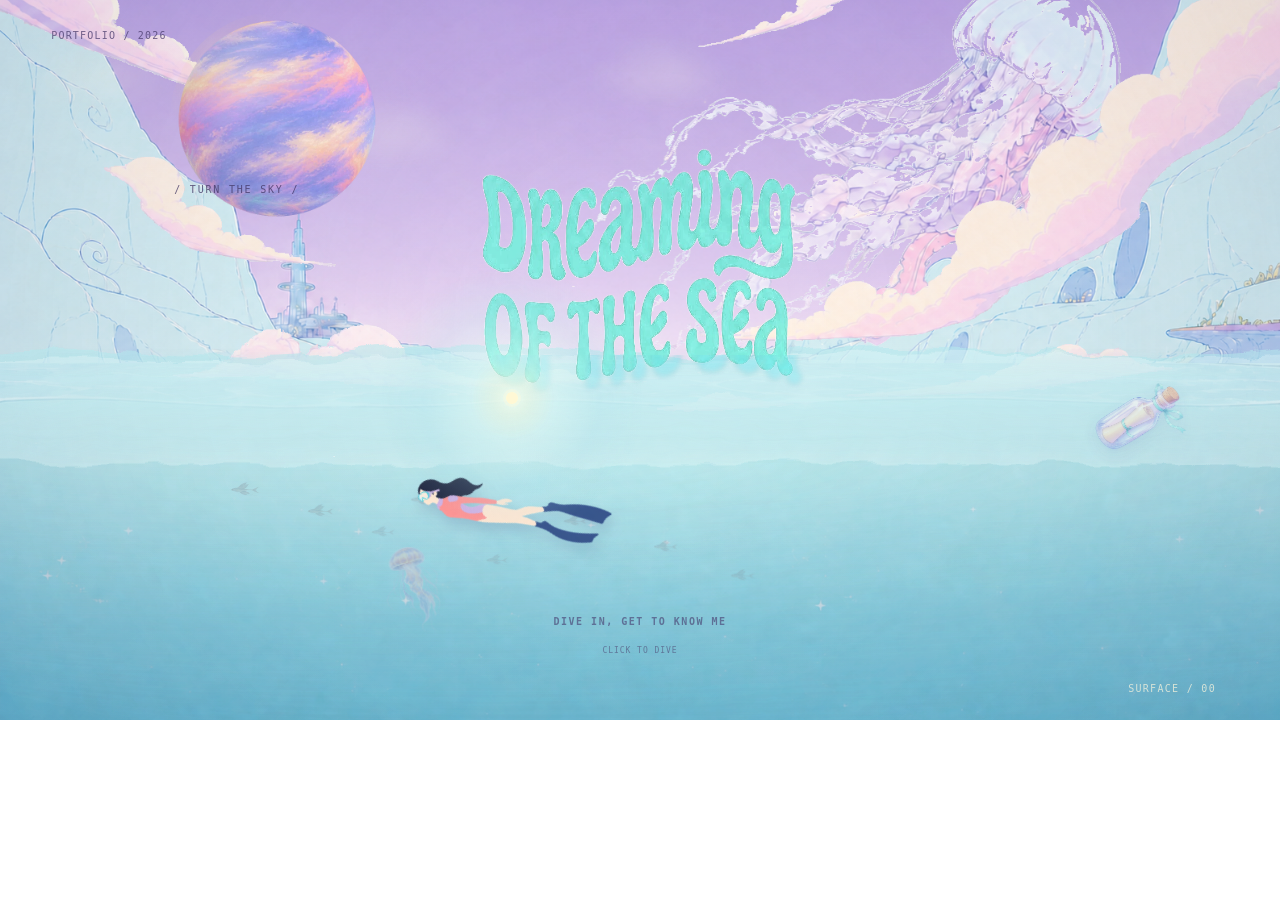
==== commit c6aaef35: "Refine drift bottle contact interaction" ====
--- a/index.html
+++ b/index.html
@@ -1,6 +1,6 @@
 <!doctype html>
 <html lang="zh-CN">
-<head><meta charset="UTF-8"><meta name="viewport" content="width=device-width,initial-scale=1"><meta name="description" content="Dreaming of the Sea portfolio"><title>Dreaming of the Sea</title><link rel="stylesheet" href="styles.css?v=20260828-drift-contact-v3"><link rel="stylesheet" href="motion.css?v=20260828-drift-contact-v3"></head>
+<head><meta charset="UTF-8"><meta name="viewport" content="width=device-width,initial-scale=1"><meta name="description" content="Dreaming of the Sea portfolio"><title>Dreaming of the Sea</title><link rel="stylesheet" href="styles.css?v=20260828-drift-contact-v7"><link rel="stylesheet" href="motion.css?v=20260828-drift-contact-v7"></head>
 <body class="surface-page"><main class="surface-hero" data-page="surface" data-time="day">
   <nav class="site-nav"><span>PORTFOLIO / 2026</span></nav>
   <div class="surface-scene-layers" aria-label="拆分后的海面场景背景">
@@ -34,10 +34,10 @@
       <div class="drift-note-paper">
         <img class="drift-note-paper-art" src="assets/drift-letter-kraft-v1.png" alt="">
         <button class="drift-note-close" type="button" aria-label="关闭联系信件">×</button>
-        <p class="drift-note-label">CONTACT / ADRIFT</p>
+        <p class="drift-note-opening">LET’S TALK.</p>
         <div class="drift-note-fields">
-          <p><span>PHONE</span><b>13718937300</b></p>
-          <p><span>WECHAT</span><img class="drift-note-qr" src="assets/wechat-qr-kraft.png" alt="微信二维码"></p>
+          <p class="drift-note-phone"><b>13718937300</b></p>
+          <p class="drift-note-wechat"><img class="drift-note-qr" src="assets/wechat-qr-kraft.png" alt="微信二维码"></p>
         </div>
       </div>
     </div>
@@ -69,5 +69,5 @@
   <p class="caption">SURFACE / 00</p>
   <div class="cursor-layer" aria-hidden="true"><div class="glow"></div><div class="cursor-light"></div></div>
   <div class="transition-layer" aria-hidden="true"><svg class="transition-morph" viewBox="0 0 100 100" preserveAspectRatio="none"><defs><linearGradient id="transition-gradient-deep" x1="0" y1="0" x2="0" y2="1"><stop offset="0%" stop-color="#6f86c6"/><stop offset="100%" stop-color="#44538f"/></linearGradient><linearGradient id="transition-gradient-dream" x1="0" y1="0" x2="0" y2="1"><stop offset="0%" stop-color="#b49ad9"/><stop offset="100%" stop-color="#8d75b8"/></linearGradient><linearGradient id="transition-gradient-light" x1="0" y1="0" x2="0" y2="1"><stop offset="0%" stop-color="#b8e6fe"/><stop offset="100%" stop-color="#e2c6ff"/></linearGradient></defs><path class="transition-wave transition-wave-a" fill="url(#transition-gradient-deep)" fill-opacity=".92" d="M0 100 C16 96 29 92 44 96 C61 101 76 88 100 92 L100 100 L0 100 Z"/><path class="transition-wave transition-wave-b" fill="url(#transition-gradient-dream)" fill-opacity=".86" d="M0 100 C14 90 31 98 49 91 C68 84 79 96 100 86 L100 100 L0 100 Z"/><path class="transition-wave transition-wave-c" fill="url(#transition-gradient-light)" fill-opacity=".82" d="M0 100 C20 95 39 86 56 94 C74 102 84 80 100 88 L100 100 L0 100 Z"/></svg><img class="transition-emoji" src="assets/diver-emoji-transition-v1.png" alt=""></div>
-</main><script src="vendor/gsap.min.js"></script><script src="vendor/MorphSVGPlugin.min.js"></script><script src="script.js?v=20260828-drift-contact-v3"></script></body>
+</main><script src="vendor/gsap.min.js"></script><script src="vendor/MorphSVGPlugin.min.js"></script><script src="script.js?v=20260828-drift-contact-v7"></script></body>
 </html>
--- a/styles.css
+++ b/styles.css
@@ -61,7 +61,7 @@
 }
 
 /* Drift Bottle / Contact: a small piece of the surface world, never a UI card. */
-.drift-bottle-contact{position:absolute;z-index:3;right:7.5%;top:52%;width:clamp(170px,13vw,210px);height:clamp(126px,11vw,170px);pointer-events:none;overflow:visible}
+.drift-bottle-contact{position:absolute;z-index:3;right:7%;top:52%;width:clamp(240px,18vw,320px);height:clamp(126px,11vw,170px);pointer-events:none;overflow:visible}
 .drift-bottle-trigger{position:absolute;right:0;top:0;width:clamp(96px,8vw,138px);height:clamp(74px,6.6vw,106px);margin:0;padding:0;border:0;background:transparent;pointer-events:auto;cursor:pointer!important;outline:0;overflow:visible}
 .drift-bottle-float{position:absolute;inset:0;display:block;transform-origin:57% 53%;will-change:transform;pointer-events:none}
 .drift-bottle-art{display:block;width:100%;height:100%;object-fit:contain;pointer-events:none;opacity:.76;filter:saturate(.82) contrast(.9) drop-shadow(0 6px 8px rgba(71,78,144,.12));transition:filter .65s ease,opacity .65s ease}
@@ -71,19 +71,19 @@
 .surface-hero.is-drift-bottle-hover .cursor-light{transform:translate(-50%,-50%) scale(.82)}
 .surface-hero.is-drift-bottle-hover .cursor-light::after{opacity:.72;transform:scale(1);border-color:rgba(255,224,177,.38)}
 .surface-hero.is-drift-bottle-open .drift-bottle-contact{z-index:7}
-.drift-contact-note{position:fixed;left:50%;top:50%;right:auto;width:clamp(360px,40vw,660px);height:clamp(370px,41vw,680px);z-index:2;pointer-events:auto;opacity:0;visibility:hidden;transform:translate3d(-50%,-50%,0) rotate(-1deg) scale(.94);transform-origin:center center;transition:opacity .45s ease,visibility .45s ease,transform .55s cubic-bezier(.2,.75,.25,1)}
-.drift-contact-note:not([hidden]){opacity:1;visibility:visible;transform:translate3d(-50%,-50%,0) rotate(-1deg) scale(1)}
-.drift-note-paper{position:relative;width:100%;height:100%;padding:88px 88px 56px 88px;color:#4a342d;background:transparent;clip-path:none;box-shadow:none;filter:none;opacity:1;font-family:ui-rounded,"SF Pro Rounded","PingFang SC","Noto Sans SC",sans-serif}
+.drift-contact-note{position:absolute;right:clamp(56px,6vw,136px);top:clamp(-110px,-8vw,-46px);width:clamp(300px,30vw,520px);height:clamp(330px,34vw,580px);z-index:2;pointer-events:auto;opacity:0;visibility:hidden;transform:translate3d(34px,18px,0) rotate(-3deg) scale(.76);transform-origin:100% 62%;transition:opacity .4s ease,visibility .4s ease,transform .6s cubic-bezier(.2,.75,.25,1)}
+.drift-contact-note:not([hidden]){opacity:1;visibility:visible;transform:translate3d(0,0,0) rotate(-1deg) scale(1)}
+.drift-note-paper{position:relative;width:100%;height:100%;padding:18% 19% 13% 19%;color:#4a342d;background:transparent;clip-path:none;box-shadow:none;filter:none;opacity:1;font-family:ui-rounded,"SF Pro Rounded","PingFang SC","Noto Sans SC",sans-serif}
 .drift-note-paper-art{position:absolute;inset:0;z-index:0;display:block;width:100%;height:100%;object-fit:fill;pointer-events:none}
 .drift-note-paper::after{display:none}
 .drift-note-close{position:absolute;z-index:2;right:12%;top:9%;border:0;padding:0;background:transparent;color:rgba(85,69,111,.7);font:24px/1 ui-rounded,"SF Pro Rounded",sans-serif;cursor:pointer!important;pointer-events:auto;outline:0}
 .drift-note-close:focus-visible{outline:0;text-shadow:0 0 8px rgba(103,83,128,.48)}
-.drift-note-label{position:relative;z-index:1;margin:0 0 27px;font:11px/1.2 "SF Mono","Roboto Mono",ui-monospace,monospace;letter-spacing:.17em;color:rgba(74,52,45,.86)}
-.drift-note-fields{display:grid;gap:24px;position:relative;z-index:1}
-.drift-note-fields p{display:grid;gap:6px;margin:0;font:13px/1.35 "SF Mono","Roboto Mono",ui-monospace,monospace;color:rgba(74,52,45,.92);letter-spacing:.06em}
-.drift-note-fields p>span:first-child{font-size:10px;letter-spacing:.18em;color:rgba(74,52,45,.76)}
-.drift-note-fields b{font:600 15px/1.35 "SF Mono","Roboto Mono",ui-monospace,monospace;color:#4a342d;letter-spacing:.04em}
-.drift-note-qr{display:block;width:142px;height:142px;border:1px solid rgba(89,58,47,.46);object-fit:contain;background:rgba(239,220,182,.5)}
+.drift-note-opening{position:relative;z-index:1;margin:0 0 15%;font:500 clamp(15px,1.35vw,21px)/1.2 ui-rounded,"SF Pro Rounded","PingFang SC",sans-serif;letter-spacing:.14em;color:#5b3c30}
+.drift-note-fields{display:flex;flex-direction:column;align-items:flex-start;gap:10%;position:relative;z-index:1}
+.drift-note-fields p{margin:0;color:#4a342d}
+.drift-note-phone b{font:600 clamp(14px,1.15vw,18px)/1.35 "SF Mono","Roboto Mono",ui-monospace,monospace;letter-spacing:.05em;color:#4a342d}
+.drift-note-wechat{display:block}
+.drift-note-qr{display:block;width:clamp(108px,9.5vw,166px);height:auto;aspect-ratio:1;border:1px solid rgba(89,58,47,.46);object-fit:contain;background:rgba(239,220,182,.5)}
 .surface-hero.is-drift-bottle-open .drift-bottle-art{opacity:.94;filter:saturate(.86) contrast(.94) drop-shadow(0 0 14px rgba(255,222,174,.3))}
 .surface-hero.is-drift-bottle-open .drift-bottle-hint{opacity:0}
 .drift-bottle-trigger:focus-visible{outline:1px solid rgba(255,240,205,.35);outline-offset:5px;border-radius:50%}
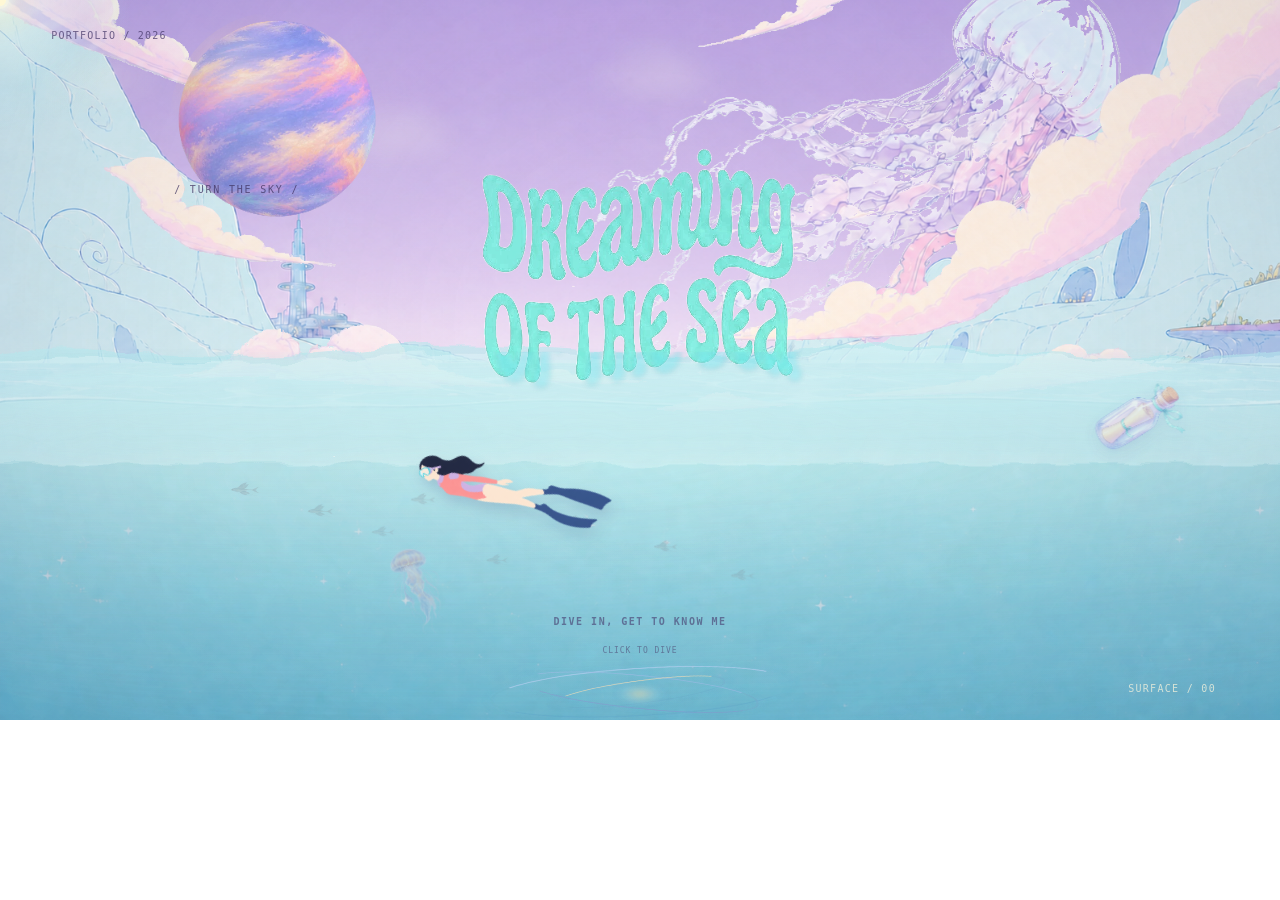
==== commit c44da1c6: "Refine drift bottle contact layout" ====
--- a/index.html
+++ b/index.html
@@ -1,6 +1,6 @@
 <!doctype html>
 <html lang="zh-CN">
-<head><meta charset="UTF-8"><meta name="viewport" content="width=device-width,initial-scale=1"><meta name="description" content="Dreaming of the Sea portfolio"><title>Dreaming of the Sea</title><link rel="stylesheet" href="styles.css?v=20260828-drift-contact-v7"><link rel="stylesheet" href="motion.css?v=20260828-drift-contact-v7"></head>
+<head><meta charset="UTF-8"><meta name="viewport" content="width=device-width,initial-scale=1"><meta name="description" content="Dreaming of the Sea portfolio"><title>Dreaming of the Sea</title><link rel="stylesheet" href="styles.css?v=20260828-contact-layout-v1"><link rel="stylesheet" href="motion.css?v=20260828-contact-layout-v1"></head>
 <body class="surface-page"><main class="surface-hero" data-page="surface" data-time="day">
   <nav class="site-nav"><span>PORTFOLIO / 2026</span></nav>
   <div class="surface-scene-layers" aria-label="拆分后的海面场景背景">
@@ -32,18 +32,20 @@
     </button>
     <div class="drift-contact-note" id="drift-contact-note" role="dialog" aria-modal="false" aria-label="联系信息" hidden>
       <div class="drift-note-paper">
-        <img class="drift-note-paper-art" src="assets/drift-letter-kraft-v1.png" alt="">
+        <img class="drift-note-paper-art" src="assets/drift-letter-kraft-v1.png?v=20260828-sea-letter-v1" alt="">
         <button class="drift-note-close" type="button" aria-label="关闭联系信件">×</button>
         <p class="drift-note-opening">LET’S TALK.</p>
+        <p class="drift-note-subtitle">I’d love to hear from you.</p>
         <div class="drift-note-fields">
-          <p class="drift-note-phone"><b>13718937300</b></p>
-          <p class="drift-note-wechat"><img class="drift-note-qr" src="assets/wechat-qr-kraft.png" alt="微信二维码"></p>
+          <p class="drift-note-phone"><b>137 1893 7300</b></p>
+          <p class="drift-note-wechat"><img class="drift-note-qr" src="assets/wechat-qr-pencil.png?v=20260828-pencil-qr-v1" alt="微信二维码"><span>WECHAT</span></p>
         </div>
+        <span class="drift-note-smiley" aria-hidden="true"></span>
       </div>
     </div>
   </section>
   <section class="home-copy"><div class="title-art" role="img" aria-label="Dreaming of the Sea"><img class="title-surface" src="assets/dreaming-title-transparent-v1.png" alt=""><img class="title-underwater" src="assets/dreaming-title-transparent-v1.png" alt=""></div></section>
-  <div class="dive-cta-region" aria-label="进入海底页面"><a class="dive-trigger" href="dive.html" aria-label="进入海底页面">DIVE IN, GET TO KNOW ME<span class="dive-trigger-hint">CLICK TO DIVE</span></a></div>
+  <div class="dive-cta-region" aria-label="进入海底页面"><div class="dive-vortex" aria-hidden="true"><i class="dive-vortex-ring dive-vortex-ring-a"></i><i class="dive-vortex-ring dive-vortex-ring-b"></i><i class="dive-vortex-ring dive-vortex-ring-c"></i><span class="dive-vortex-core"></span></div><a class="dive-trigger" href="dive.html" aria-label="进入海底页面">DIVE IN, GET TO KNOW ME<span class="dive-trigger-hint">CLICK TO DIVE</span></a></div>
   <svg class="surface-wave-layer" viewBox="0 0 1440 360" preserveAspectRatio="none" aria-hidden="true"><defs><filter id="surface-wave-distort" x="-10%" y="-35%" width="120%" height="170%"><feTurbulence type="fractalNoise" baseFrequency="0.012 0.045" numOctaves="3" seed="4" result="waterNoise"><animate attributeName="baseFrequency" values="0.012 0.045;0.02 0.035;0.012 0.045" dur="8s" repeatCount="indefinite"/></feTurbulence><feDisplacementMap in="SourceGraphic" in2="waterNoise" scale="16" xChannelSelector="R" yChannelSelector="G"/></filter><linearGradient id="surface-wave-water" x1="0" y1="0" x2="0" y2="1"><stop offset="0%" stop-color="#b7e8ed" stop-opacity=".66"/><stop offset="48%" stop-color="#a5dfe8" stop-opacity=".34"/><stop offset="100%" stop-color="#8bcddd" stop-opacity=".03"/></linearGradient></defs><path class="surface-wave-fill" fill="url(#surface-wave-water)" d="M0,44 C160,-12 260,90 420,22 C610,-34 730,92 910,20 C1100,-18 1240,96 1440,14 L1440,360 L0,360 Z"/><path class="surface-wave-sheen" d="M0,64 C150,16 280,102 432,40 C604,-2 762,102 930,36 C1110,-8 1250,96 1440,28 L1440,360 L0,360 Z"/></svg>
   <div class="surface-water-particles" aria-hidden="true"></div>
   <div class="surface-wake-field" aria-hidden="true"></div>
@@ -69,5 +71,5 @@
   <p class="caption">SURFACE / 00</p>
   <div class="cursor-layer" aria-hidden="true"><div class="glow"></div><div class="cursor-light"></div></div>
   <div class="transition-layer" aria-hidden="true"><svg class="transition-morph" viewBox="0 0 100 100" preserveAspectRatio="none"><defs><linearGradient id="transition-gradient-deep" x1="0" y1="0" x2="0" y2="1"><stop offset="0%" stop-color="#6f86c6"/><stop offset="100%" stop-color="#44538f"/></linearGradient><linearGradient id="transition-gradient-dream" x1="0" y1="0" x2="0" y2="1"><stop offset="0%" stop-color="#b49ad9"/><stop offset="100%" stop-color="#8d75b8"/></linearGradient><linearGradient id="transition-gradient-light" x1="0" y1="0" x2="0" y2="1"><stop offset="0%" stop-color="#b8e6fe"/><stop offset="100%" stop-color="#e2c6ff"/></linearGradient></defs><path class="transition-wave transition-wave-a" fill="url(#transition-gradient-deep)" fill-opacity=".92" d="M0 100 C16 96 29 92 44 96 C61 101 76 88 100 92 L100 100 L0 100 Z"/><path class="transition-wave transition-wave-b" fill="url(#transition-gradient-dream)" fill-opacity=".86" d="M0 100 C14 90 31 98 49 91 C68 84 79 96 100 86 L100 100 L0 100 Z"/><path class="transition-wave transition-wave-c" fill="url(#transition-gradient-light)" fill-opacity=".82" d="M0 100 C20 95 39 86 56 94 C74 102 84 80 100 88 L100 100 L0 100 Z"/></svg><img class="transition-emoji" src="assets/diver-emoji-transition-v1.png" alt=""></div>
-</main><script src="vendor/gsap.min.js"></script><script src="vendor/MorphSVGPlugin.min.js"></script><script src="script.js?v=20260828-drift-contact-v7"></script></body>
+</main><script src="vendor/gsap.min.js"></script><script src="vendor/MorphSVGPlugin.min.js"></script><script src="script.js?v=20260828-contact-layout-v1"></script></body>
 </html>
--- a/styles.css
+++ b/styles.css
@@ -14,7 +14,21 @@
 .home-copy{position:relative;z-index:3;width:min(70vw,720px);margin:clamp(38px,9vh,90px) auto 0;padding-inline:18px;text-align:center;background:transparent!important;border:none!important;box-shadow:none!important}
 .home-copy p{margin:0 0 clamp(13px,1.5vw,20px);font:clamp(10px,.74vw,12px)/1.35 "SF Mono","Roboto Mono",ui-monospace,monospace;letter-spacing:.15em;color:rgba(71,58,107,.78)}
 .dive-cta-region{position:absolute;z-index:7;left:50%;bottom:calc(12% - 38px);width:min(260px,82vw);height:62px;transform:translateX(-50%);pointer-events:auto;overflow:visible}
+.dive-vortex{position:absolute;z-index:0;left:50%;top:24px;width:430px;height:116px;transform:translateX(-50%);pointer-events:none;opacity:.96;mix-blend-mode:normal;filter:blur(.08px);will-change:opacity}
+.dive-vortex-ring{position:absolute;left:50%;top:50%;display:block;width:100px;height:34px;border:2px solid rgba(80,157,187,.65);border-top-color:rgba(155,187,231,.82);border-bottom-color:rgba(92,157,196,.52);border-left-color:rgba(98,177,193,.32);border-right-color:transparent;border-radius:47% 53% 44% 56%;box-shadow:0 0 10px rgba(115,178,216,.3);transform:translate(-50%,-50%) rotate(-4deg) scaleY(.55);opacity:.95;will-change:transform,opacity,border-radius}
+.dive-vortex-ring-a{width:300px;height:88px;border-width:2px;border-color:rgba(111,181,205,.48);border-top-color:rgba(180,207,239,.76);border-bottom-color:rgba(93,164,201,.38);border-left-color:rgba(105,179,195,.24);border-right-color:transparent;box-shadow:0 0 12px rgba(111,180,214,.25)}
+.dive-vortex-ring-b{width:238px;height:68px;border-width:2px;border-color:rgba(126,119,190,.48);border-top-color:rgba(157,187,228,.7);border-bottom-color:rgba(149,131,204,.4);border-right-color:rgba(135,148,198,.23);border-left-color:transparent;opacity:.84;transform:translate(-50%,-50%) rotate(5deg) scaleY(.5);animation-name:dive-vortex-ring-b;animation-duration:22s;animation-delay:-6s}
+.dive-vortex-ring-c{width:172px;height:49px;border-width:2px;border-color:rgba(234,199,155,.32);border-top-color:rgba(255,225,181,.78);border-bottom-color:rgba(104,165,198,.38);border-left-color:transparent;border-right-color:rgba(116,149,201,.24);opacity:.75;transform:translate(-50%,-50%) rotate(-8deg) scaleY(.48);animation-name:dive-vortex-ring-c;animation-duration:28.5s;animation-delay:-12s}
+.dive-vortex-core{position:absolute;left:50%;top:52%;display:block;width:64px;height:28px;border-radius:50%;background:radial-gradient(ellipse,rgba(255,226,177,.66) 0,rgba(175,220,228,.3) 43%,rgba(145,181,220,.1) 62%,transparent 78%);opacity:.78;transform:translate(-50%,-50%) scale(.88);filter:blur(2.2px);will-change:transform,opacity;animation:dive-vortex-core 8.8s ease-in-out infinite}
+.dive-cta-region:hover .dive-vortex,.dive-cta-region:focus-within .dive-vortex{opacity:.66}
+.dive-cta-region:hover .dive-vortex-ring,.dive-cta-region:focus-within .dive-vortex-ring{opacity:.84;animation-duration:11.5s}
+.dive-cta-region:hover .dive-vortex-ring-b{animation-duration:16.5s}
+.dive-cta-region:hover .dive-vortex-ring-c{animation-duration:21s}
+.dive-cta-region:hover .dive-vortex-core,.dive-cta-region:focus-within .dive-vortex-core{opacity:.58;transform:translate(-50%,-50%) scale(1.12)}
+.surface-hero.is-dive-cta-clicking .dive-vortex-ring{animation:dive-vortex-collapse .36s ease-in forwards}
+.surface-hero.is-dive-cta-clicking .dive-vortex-core{opacity:.68;transform:translate(-50%,-50%) scale(.7);transition:transform .36s ease,opacity .36s ease}
 .dive-trigger{position:absolute;z-index:1;left:50%;top:0;bottom:auto;transform:translate3d(calc(-50% + var(--cta-parallax-x,0px)),var(--cta-parallax-y,0px),0);margin:0;padding:5px 10px;color:rgba(71,58,107,.78);font:600 clamp(10px,.74vw,12px)/1.35 "SF Mono","Roboto Mono",ui-monospace,monospace;letter-spacing:.15em;white-space:nowrap;text-align:center;opacity:.78;animation:dive-trigger-breathe 5.6s ease-in-out infinite;transition:transform .55s cubic-bezier(.2,.75,.25,1),text-shadow .3s ease,color .3s ease}
+.surface-hero.is-dive-cta-clicking .dive-trigger{transform:translate3d(calc(-50% + var(--cta-parallax-x,0px)),calc(var(--cta-parallax-y,0px) + 4px),0);opacity:0;transition:transform .3s ease,opacity .28s ease}
 .dive-trigger-hint{position:absolute;left:50%;top:calc(100% + 13px);display:block;pointer-events:none;white-space:nowrap;color:rgba(76,66,112,.82);font:8px/1.2 "SF Mono","Roboto Mono",ui-monospace,monospace;letter-spacing:.12em;opacity:.9;transform:translateX(-50%);animation:none;transition:opacity .3s ease,color .3s ease,text-shadow .3s ease}
 .dive-click-ripple{position:absolute;z-index:2;left:var(--ripple-x,50%);top:var(--ripple-y,50%);width:28px;height:14px;pointer-events:none;transform:translate(-50%,-50%);mix-blend-mode:screen}
 .dive-click-ripple i{position:absolute;left:50%;top:50%;display:block;width:28px;height:10px;border:1px solid rgba(161,224,226,.7);border-top-color:transparent;border-radius:50%;opacity:0;filter:blur(.3px);box-shadow:0 0 5px rgba(134,220,223,.26);transform:translate(-50%,-50%) rotate(var(--ripple-rotate,0deg)) scaleX(.5) scaleY(.55);animation:dive-click-ripple-ring 1s cubic-bezier(.22,.72,.28,1) forwards}
@@ -23,6 +37,11 @@
 .dive-cta-region:hover .dive-trigger-hint,.dive-trigger:focus-visible .dive-trigger-hint{animation:none;opacity:1;color:rgba(190,248,243,.92);text-shadow:0 0 7px rgba(113,219,224,.4)}
 @keyframes dive-trigger-breathe{0%,100%{text-shadow:0 0 0 rgba(250,220,161,0),0 0 0 rgba(250,220,161,0)}50%{text-shadow:0 0 4px rgba(250,220,161,.62),0 0 11px rgba(250,220,161,.22),0 0 18px rgba(244,194,136,.1)}}
 @keyframes dive-click-ripple-ring{0%{opacity:0;transform:translate(-50%,-50%) rotate(var(--ripple-rotate,0deg)) scaleX(.5) scaleY(.55)}22%{opacity:.72;transform:translate(-50%,-50%) rotate(var(--ripple-rotate,0deg)) scaleX(1.1) scaleY(.78)}100%{opacity:0;transform:translate(-50%,-50%) rotate(var(--ripple-rotate,0deg)) scaleX(3.2) scaleY(1.2)}}
+@keyframes dive-vortex-ring-a{0%,100%{transform:translate(-50%,-50%) rotate(-7deg) scale(.94,.5);border-radius:46% 54% 43% 57%}46%{transform:translate(-48%,-52%) rotate(2deg) scale(1.04,.62);border-radius:53% 47% 57% 43%}72%{transform:translate(-52%,-48%) rotate(7deg) scale(.98,.54);border-radius:42% 58% 49% 51%}}
+@keyframes dive-vortex-ring-b{0%,100%{transform:translate(-50%,-50%) rotate(8deg) scale(.9,.46);border-radius:54% 46% 49% 51%}42%{transform:translate(-52%,-48%) rotate(-5deg) scale(1.06,.56);border-radius:45% 55% 57% 43%}77%{transform:translate(-48%,-52%) rotate(-10deg) scale(.96,.5);border-radius:58% 42% 44% 56%}}
+@keyframes dive-vortex-ring-c{0%,100%{transform:translate(-50%,-50%) rotate(-10deg) scale(.88,.44);border-radius:43% 57% 52% 48%}50%{transform:translate(-49%,-51%) rotate(9deg) scale(1.1,.6);border-radius:57% 43% 46% 54%}}
+@keyframes dive-vortex-core{0%,100%{opacity:.26;transform:translate(-50%,-50%) scale(.86,.72)}52%{opacity:.5;transform:translate(-50%,-53%) scale(1.08,.86)}78%{opacity:.3;transform:translate(-50%,-48%) scale(.94,.76)}}
+@keyframes dive-vortex-collapse{0%{opacity:.84;transform:translate(-50%,-50%) scale(1,.55)}100%{opacity:0;transform:translate(-50%,-50%) scale(.52,.22)}}
 .title-art{--title-drop:clamp(8px,2.1vw,30px);position:relative;width:min(32vw,430px);height:clamp(165px,18vw,280px);margin:0 auto;overflow:visible;transform:translateY(var(--title-drop));background:transparent!important;border:none!important;box-shadow:none!important;padding:0!important}
 .title-art img{position:absolute;inset:0;display:block;width:100%;height:auto;transform:translateY(-20%);mix-blend-mode:normal;pointer-events:none;background:transparent!important;border:none!important;box-shadow:none!important;padding:0!important;-webkit-mask-image:linear-gradient(to bottom,#000 0 88%,rgba(0,0,0,.18) 90%,transparent 92%);mask-image:linear-gradient(to bottom,#000 0 88%,rgba(0,0,0,.18) 90%,transparent 92%)}
 .title-art::after{content:none;display:none;backdrop-filter:none;-webkit-backdrop-filter:none}
@@ -61,7 +80,7 @@
 }
 
 /* Drift Bottle / Contact: a small piece of the surface world, never a UI card. */
-.drift-bottle-contact{position:absolute;z-index:3;right:7%;top:52%;width:clamp(240px,18vw,320px);height:clamp(126px,11vw,170px);pointer-events:none;overflow:visible}
+.drift-bottle-contact{position:absolute;z-index:3;right:7%;top:52%;width:clamp(210px,16vw,290px);height:clamp(126px,11vw,170px);pointer-events:none;overflow:visible}
 .drift-bottle-trigger{position:absolute;right:0;top:0;width:clamp(96px,8vw,138px);height:clamp(74px,6.6vw,106px);margin:0;padding:0;border:0;background:transparent;pointer-events:auto;cursor:pointer!important;outline:0;overflow:visible}
 .drift-bottle-float{position:absolute;inset:0;display:block;transform-origin:57% 53%;will-change:transform;pointer-events:none}
 .drift-bottle-art{display:block;width:100%;height:100%;object-fit:contain;pointer-events:none;opacity:.76;filter:saturate(.82) contrast(.9) drop-shadow(0 6px 8px rgba(71,78,144,.12));transition:filter .65s ease,opacity .65s ease}
@@ -71,19 +90,25 @@
 .surface-hero.is-drift-bottle-hover .cursor-light{transform:translate(-50%,-50%) scale(.82)}
 .surface-hero.is-drift-bottle-hover .cursor-light::after{opacity:.72;transform:scale(1);border-color:rgba(255,224,177,.38)}
 .surface-hero.is-drift-bottle-open .drift-bottle-contact{z-index:7}
-.drift-contact-note{position:absolute;right:clamp(56px,6vw,136px);top:clamp(-110px,-8vw,-46px);width:clamp(300px,30vw,520px);height:clamp(330px,34vw,580px);z-index:2;pointer-events:auto;opacity:0;visibility:hidden;transform:translate3d(34px,18px,0) rotate(-3deg) scale(.76);transform-origin:100% 62%;transition:opacity .4s ease,visibility .4s ease,transform .6s cubic-bezier(.2,.75,.25,1)}
-.drift-contact-note:not([hidden]){opacity:1;visibility:visible;transform:translate3d(0,0,0) rotate(-1deg) scale(1)}
-.drift-note-paper{position:relative;width:100%;height:100%;padding:18% 19% 13% 19%;color:#4a342d;background:transparent;clip-path:none;box-shadow:none;filter:none;opacity:1;font-family:ui-rounded,"SF Pro Rounded","PingFang SC","Noto Sans SC",sans-serif}
+.drift-contact-note{position:absolute;right:clamp(66px,6.5vw,144px);top:clamp(-96px,-7vw,-42px);width:clamp(280px,26vw,470px);height:clamp(310px,30vw,540px);z-index:2;pointer-events:auto;opacity:0;visibility:hidden;transform:translate3d(0,12px,0) rotate(-1.8deg) scale(.96);transform-origin:100% 62%;transition:opacity .42s ease,visibility .42s ease,transform .52s cubic-bezier(.2,.75,.25,1)}
+.drift-contact-note:not([hidden]){opacity:1;visibility:visible;transform:translate3d(0,0,0) rotate(-.8deg) scale(1)}
+.drift-note-paper{position:relative;width:100%;height:100%;padding:0;color:#555b72;background:transparent;clip-path:none;box-shadow:none;filter:none;opacity:1;text-align:left;font-family:"Marker Felt","Chalkboard SE","Kaiti SC","STKaiti",cursive}
 .drift-note-paper-art{position:absolute;inset:0;z-index:0;display:block;width:100%;height:100%;object-fit:fill;pointer-events:none}
 .drift-note-paper::after{display:none}
-.drift-note-close{position:absolute;z-index:2;right:12%;top:9%;border:0;padding:0;background:transparent;color:rgba(85,69,111,.7);font:24px/1 ui-rounded,"SF Pro Rounded",sans-serif;cursor:pointer!important;pointer-events:auto;outline:0}
-.drift-note-close:focus-visible{outline:0;text-shadow:0 0 8px rgba(103,83,128,.48)}
-.drift-note-opening{position:relative;z-index:1;margin:0 0 15%;font:500 clamp(15px,1.35vw,21px)/1.2 ui-rounded,"SF Pro Rounded","PingFang SC",sans-serif;letter-spacing:.14em;color:#5b3c30}
-.drift-note-fields{display:flex;flex-direction:column;align-items:flex-start;gap:10%;position:relative;z-index:1}
-.drift-note-fields p{margin:0;color:#4a342d}
-.drift-note-phone b{font:600 clamp(14px,1.15vw,18px)/1.35 "SF Mono","Roboto Mono",ui-monospace,monospace;letter-spacing:.05em;color:#4a342d}
-.drift-note-wechat{display:block}
-.drift-note-qr{display:block;width:clamp(108px,9.5vw,166px);height:auto;aspect-ratio:1;border:1px solid rgba(89,58,47,.46);object-fit:contain;background:rgba(239,220,182,.5)}
+.drift-note-close{position:absolute;z-index:2;right:9%;top:7%;width:44px;height:44px;border:0;padding:0;background:transparent;color:rgba(78,72,108,.94);font:32px/1 ui-rounded,"SF Pro Rounded",sans-serif;cursor:pointer!important;pointer-events:auto;outline:0;text-shadow:0 1px 0 rgba(246,246,255,.84),0 0 4px rgba(78,72,108,.2);transition:color .2s ease,transform .2s ease}
+.drift-note-close:hover,.drift-note-close:focus-visible{color:#45405f;transform:scale(1.06);outline:0}
+.drift-note-opening{position:absolute;left:17%;top:15%;z-index:1;display:block;margin:0;font:400 clamp(19px,1.55vw,24px)/1.2 "Marker Felt","Chalkboard SE","Kaiti SC","STKaiti",cursive;letter-spacing:.02em;color:#50566f;transform:rotate(-1.4deg)}
+.drift-note-subtitle{position:absolute;left:18%;top:25%;z-index:1;margin:0;font:400 clamp(10px,.85vw,14px)/1.35 Georgia,"Times New Roman",serif;letter-spacing:.015em;color:rgba(80,86,111,.7);transform:rotate(-1.1deg)}
+.drift-note-fields{position:relative;z-index:1;width:100%;height:100%}
+.drift-note-fields p{margin:0;color:#55516f}
+.drift-note-phone{position:absolute;left:17%;top:43%;transform:rotate(.8deg)}
+.drift-note-phone b{display:inline-block;font:400 clamp(15px,1.15vw,19px)/1.35 "SF Mono","Roboto Mono",ui-monospace,monospace;letter-spacing:.08em;color:#555b72}
+.drift-note-wechat{position:absolute;right:14%;bottom:12%;display:flex;flex-direction:column;align-items:center;gap:6px;transform:rotate(1.2deg)}
+.drift-note-qr{display:block;width:clamp(60px,5vw,88px);height:auto;aspect-ratio:1;border:0;object-fit:contain;background:transparent;mix-blend-mode:multiply;filter:grayscale(1) sepia(.08) hue-rotate(176deg) saturate(.48) contrast(1.2)}
+.drift-note-wechat span{display:block;font:500 8px/1 "SF Mono","Roboto Mono",ui-monospace,monospace;letter-spacing:.2em;color:rgba(80,86,111,.7)}
+.drift-note-smiley{position:absolute;right:63%;bottom:12%;z-index:1;display:block;width:20px;height:20px;border:1.2px solid rgba(82,87,106,.56);border-radius:50%;color:rgba(82,87,106,.68);transform:rotate(-8deg)}
+.drift-note-smiley::before{content:"";position:absolute;inset:0;background:radial-gradient(circle at 32% 38%,currentColor 0 1.1px,transparent 1.35px),radial-gradient(circle at 68% 38%,currentColor 0 1.1px,transparent 1.35px)}
+.drift-note-smiley::after{content:"";position:absolute;left:5px;top:8px;width:10px;height:6px;border-bottom:1.2px solid currentColor;border-radius:0 0 10px 10px}
 .surface-hero.is-drift-bottle-open .drift-bottle-art{opacity:.94;filter:saturate(.86) contrast(.94) drop-shadow(0 0 14px rgba(255,222,174,.3))}
 .surface-hero.is-drift-bottle-open .drift-bottle-hint{opacity:0}
 .drift-bottle-trigger:focus-visible{outline:1px solid rgba(255,240,205,.35);outline-offset:5px;border-radius:50%}
--- a/motion.css
+++ b/motion.css
@@ -131,6 +131,6 @@
 body.is-transitioning .transition-emoji{opacity:1;animation:transition-emoji-in 1.5s cubic-bezier(.2,.8,.2,1) forwards}
 @keyframes transition-wave-in{0%{transform:translateY(100%) scaleY(1.05)}68%{transform:translateY(-3%) scaleY(1.14)}82%{transform:translateY(1%) scaleY(1.04)}100%{transform:translateY(0) scaleY(1)}}
 @keyframes transition-emoji-in{0%{transform:translate(-50%,-50%) scale(.25) rotate(-10deg)}28%{transform:translate(-50%,-50%) scale(.92) rotate(0)}62%{transform:translate(-50%,-62%) scale(1.02) rotate(3deg)}100%{transform:translate(-50%,-72%) scale(.22) rotate(10deg);opacity:0}}
-@media(prefers-reduced-motion:reduce){.surface-scene-layer,.sky-cloud,.sky-star,.sky-meteor,.surface-bubble,.surface-water-particle,.surface-water-particles::before,.surface-water-particles::after,.surface-wake-trace,.surface-wave-layer,.surface-wave-fill,.surface-wave-sheen,.surface-fish-distant,.surface-shark-shadow,.surface-shark-tail,.title-underwater,.jelly-return,.jelly-float,.drift-bottle-float,.dive-rays,.transition-wave,.transition-emoji{animation:none!important;transition:none!important}.sky-details::after{transition:none!important}.surface-blue-hour-motes{transition:none!important}.dive-entry{transition:none!important}.drift-contact-note{transition:none!important}}
+@media(prefers-reduced-motion:reduce){.surface-scene-layer,.sky-cloud,.sky-star,.sky-meteor,.surface-bubble,.surface-water-particle,.surface-water-particles::before,.surface-water-particles::after,.surface-wake-trace,.surface-wave-layer,.surface-wave-fill,.surface-wave-sheen,.surface-fish-distant,.surface-shark-shadow,.surface-shark-tail,.title-underwater,.jelly-return,.jelly-float,.drift-bottle-float,.dive-rays,.transition-wave,.transition-emoji,.dive-vortex,.dive-vortex-ring,.dive-vortex-core{animation:none!important;transition:none!important}.sky-details::after{transition:none!important}.surface-blue-hour-motes{transition:none!important}.dive-entry{transition:none!important}.drift-contact-note{transition:none!important}}
 @media(max-width:980px){.surface-whale-layer{left:42%;top:12%;width:clamp(330px,42vw,500px)}}
 @media(max-width:700px){.surface-whale-layer{left:7%;top:11%;width:min(90vw,420px)}}
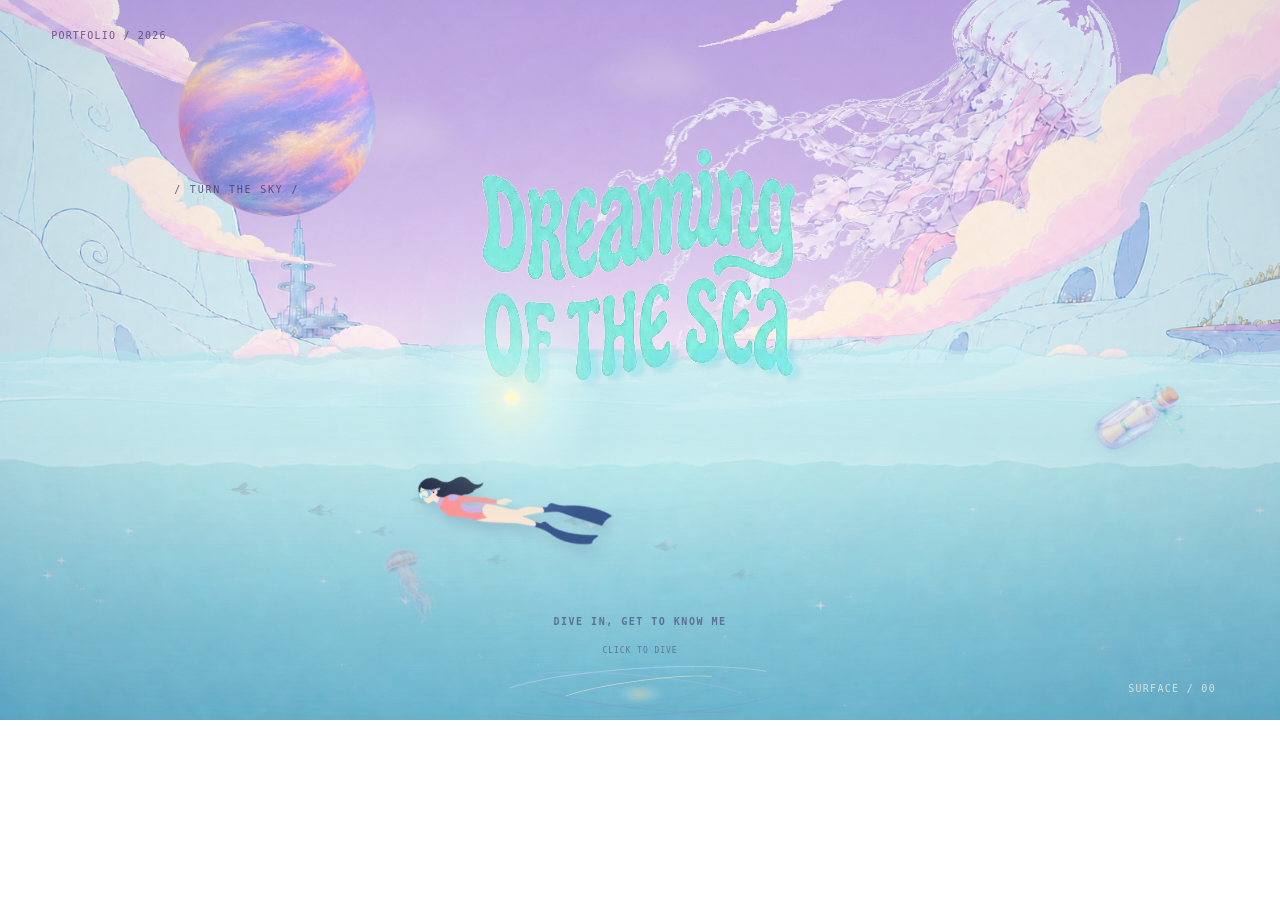
==== commit 92e59cb4: "Add continuous descent prototype" ====
--- a/index.html
+++ b/index.html
@@ -1,6 +1,6 @@
 <!doctype html>
 <html lang="zh-CN">
-<head><meta charset="UTF-8"><meta name="viewport" content="width=device-width,initial-scale=1"><meta name="description" content="Dreaming of the Sea portfolio"><title>Dreaming of the Sea</title><link rel="stylesheet" href="styles.css?v=20260828-contact-layout-v1"><link rel="stylesheet" href="motion.css?v=20260828-contact-layout-v1"></head>
+<head><meta charset="UTF-8"><meta name="viewport" content="width=device-width,initial-scale=1"><meta name="description" content="Dreaming of the Sea portfolio"><title>Dreaming of the Sea</title><link rel="stylesheet" href="styles.css?v=20260828-contact-layout-v4"><link rel="stylesheet" href="motion.css?v=20260828-contact-layout-v4"></head>
 <body class="surface-page"><main class="surface-hero" data-page="surface" data-time="day">
   <nav class="site-nav"><span>PORTFOLIO / 2026</span></nav>
   <div class="surface-scene-layers" aria-label="拆分后的海面场景背景">
@@ -71,5 +71,5 @@
   <p class="caption">SURFACE / 00</p>
   <div class="cursor-layer" aria-hidden="true"><div class="glow"></div><div class="cursor-light"></div></div>
   <div class="transition-layer" aria-hidden="true"><svg class="transition-morph" viewBox="0 0 100 100" preserveAspectRatio="none"><defs><linearGradient id="transition-gradient-deep" x1="0" y1="0" x2="0" y2="1"><stop offset="0%" stop-color="#6f86c6"/><stop offset="100%" stop-color="#44538f"/></linearGradient><linearGradient id="transition-gradient-dream" x1="0" y1="0" x2="0" y2="1"><stop offset="0%" stop-color="#b49ad9"/><stop offset="100%" stop-color="#8d75b8"/></linearGradient><linearGradient id="transition-gradient-light" x1="0" y1="0" x2="0" y2="1"><stop offset="0%" stop-color="#b8e6fe"/><stop offset="100%" stop-color="#e2c6ff"/></linearGradient></defs><path class="transition-wave transition-wave-a" fill="url(#transition-gradient-deep)" fill-opacity=".92" d="M0 100 C16 96 29 92 44 96 C61 101 76 88 100 92 L100 100 L0 100 Z"/><path class="transition-wave transition-wave-b" fill="url(#transition-gradient-dream)" fill-opacity=".86" d="M0 100 C14 90 31 98 49 91 C68 84 79 96 100 86 L100 100 L0 100 Z"/><path class="transition-wave transition-wave-c" fill="url(#transition-gradient-light)" fill-opacity=".82" d="M0 100 C20 95 39 86 56 94 C74 102 84 80 100 88 L100 100 L0 100 Z"/></svg><img class="transition-emoji" src="assets/diver-emoji-transition-v1.png" alt=""></div>
-</main><script src="vendor/gsap.min.js"></script><script src="vendor/MorphSVGPlugin.min.js"></script><script src="script.js?v=20260828-contact-layout-v1"></script></body>
+</main><script src="vendor/gsap.min.js"></script><script src="vendor/MorphSVGPlugin.min.js"></script><script src="script.js?v=20260828-contact-layout-v4"></script></body>
 </html>
--- a/styles.css
+++ b/styles.css
@@ -89,22 +89,22 @@
 .surface-hero.is-drift-bottle-hover .drift-bottle-hint,.drift-bottle-trigger:focus-visible .drift-bottle-hint{opacity:.9;transform:translateY(0);color:rgba(57,44,87,.9);text-shadow:0 0 8px rgba(246,220,180,.38)}
 .surface-hero.is-drift-bottle-hover .cursor-light{transform:translate(-50%,-50%) scale(.82)}
 .surface-hero.is-drift-bottle-hover .cursor-light::after{opacity:.72;transform:scale(1);border-color:rgba(255,224,177,.38)}
-.surface-hero.is-drift-bottle-open .drift-bottle-contact{z-index:7}
-.drift-contact-note{position:absolute;right:clamp(66px,6.5vw,144px);top:clamp(-96px,-7vw,-42px);width:clamp(280px,26vw,470px);height:clamp(310px,30vw,540px);z-index:2;pointer-events:auto;opacity:0;visibility:hidden;transform:translate3d(0,12px,0) rotate(-1.8deg) scale(.96);transform-origin:100% 62%;transition:opacity .42s ease,visibility .42s ease,transform .52s cubic-bezier(.2,.75,.25,1)}
+.surface-hero.is-drift-bottle-open .drift-bottle-contact{z-index:40}
+.drift-contact-note{position:absolute;right:clamp(56px,6vw,120px);top:clamp(-72px,-6vw,-34px);width:clamp(240px,21vw,390px);height:clamp(270px,24vw,450px);z-index:41;pointer-events:auto;opacity:0;visibility:hidden;transform:translate3d(0,10px,0) rotate(-1.8deg) scale(.97);transform-origin:100% 62%;transition:opacity .28s ease,visibility .28s ease,transform .32s cubic-bezier(.2,.75,.25,1)}
 .drift-contact-note:not([hidden]){opacity:1;visibility:visible;transform:translate3d(0,0,0) rotate(-.8deg) scale(1)}
-.drift-note-paper{position:relative;width:100%;height:100%;padding:0;color:#555b72;background:transparent;clip-path:none;box-shadow:none;filter:none;opacity:1;text-align:left;font-family:"Marker Felt","Chalkboard SE","Kaiti SC","STKaiti",cursive}
+.drift-note-paper{position:relative;width:100%;height:100%;padding:0;color:#555b72;background:transparent;clip-path:none;box-shadow:none;filter:none;opacity:1;text-align:left;font-family:"Kaiti SC","STKaiti","Bradley Hand","Segoe Print",cursive}
 .drift-note-paper-art{position:absolute;inset:0;z-index:0;display:block;width:100%;height:100%;object-fit:fill;pointer-events:none}
 .drift-note-paper::after{display:none}
 .drift-note-close{position:absolute;z-index:2;right:9%;top:7%;width:44px;height:44px;border:0;padding:0;background:transparent;color:rgba(78,72,108,.94);font:32px/1 ui-rounded,"SF Pro Rounded",sans-serif;cursor:pointer!important;pointer-events:auto;outline:0;text-shadow:0 1px 0 rgba(246,246,255,.84),0 0 4px rgba(78,72,108,.2);transition:color .2s ease,transform .2s ease}
 .drift-note-close:hover,.drift-note-close:focus-visible{color:#45405f;transform:scale(1.06);outline:0}
-.drift-note-opening{position:absolute;left:17%;top:15%;z-index:1;display:block;margin:0;font:400 clamp(19px,1.55vw,24px)/1.2 "Marker Felt","Chalkboard SE","Kaiti SC","STKaiti",cursive;letter-spacing:.02em;color:#50566f;transform:rotate(-1.4deg)}
-.drift-note-subtitle{position:absolute;left:18%;top:25%;z-index:1;margin:0;font:400 clamp(10px,.85vw,14px)/1.35 Georgia,"Times New Roman",serif;letter-spacing:.015em;color:rgba(80,86,111,.7);transform:rotate(-1.1deg)}
+.drift-note-opening{position:absolute;left:17%;top:16%;z-index:1;display:block;margin:0;font:500 clamp(18px,1.42vw,22px)/1.16 "Kaiti SC","STKaiti","Bradley Hand","Segoe Print",cursive;letter-spacing:.015em;color:#50566f;transform:rotate(-1.4deg)}
+.drift-note-subtitle{position:absolute;left:18%;top:22.5%;z-index:1;margin:0;font:400 clamp(13px,1.05vw,17px)/1.3 "Kaiti SC","STKaiti","Bradley Hand","Segoe Print",cursive;letter-spacing:.01em;color:rgba(80,86,111,.72);transform:rotate(-1.1deg)}
 .drift-note-fields{position:relative;z-index:1;width:100%;height:100%}
 .drift-note-fields p{margin:0;color:#55516f}
-.drift-note-phone{position:absolute;left:17%;top:43%;transform:rotate(.8deg)}
-.drift-note-phone b{display:inline-block;font:400 clamp(15px,1.15vw,19px)/1.35 "SF Mono","Roboto Mono",ui-monospace,monospace;letter-spacing:.08em;color:#555b72}
-.drift-note-wechat{position:absolute;right:14%;bottom:12%;display:flex;flex-direction:column;align-items:center;gap:6px;transform:rotate(1.2deg)}
-.drift-note-qr{display:block;width:clamp(60px,5vw,88px);height:auto;aspect-ratio:1;border:0;object-fit:contain;background:transparent;mix-blend-mode:multiply;filter:grayscale(1) sepia(.08) hue-rotate(176deg) saturate(.48) contrast(1.2)}
+.drift-note-phone{position:absolute;left:17%;top:52%;transform:rotate(.8deg)}
+.drift-note-phone b{display:inline-block;font:500 clamp(14px,1.05vw,17px)/1.35 "SF Mono","Roboto Mono",ui-monospace,monospace;letter-spacing:.08em;color:#555b72}
+.drift-note-wechat{position:absolute;right:14%;bottom:13%;display:flex;flex-direction:column;align-items:center;gap:5px;transform:rotate(1.2deg)}
+.drift-note-qr{display:block;width:clamp(52px,4.1vw,72px);height:auto;aspect-ratio:1;border:0;object-fit:contain;background:transparent;mix-blend-mode:multiply;filter:grayscale(1) sepia(.08) hue-rotate(176deg) saturate(.48) contrast(1.2)}
 .drift-note-wechat span{display:block;font:500 8px/1 "SF Mono","Roboto Mono",ui-monospace,monospace;letter-spacing:.2em;color:rgba(80,86,111,.7)}
 .drift-note-smiley{position:absolute;right:63%;bottom:12%;z-index:1;display:block;width:20px;height:20px;border:1.2px solid rgba(82,87,106,.56);border-radius:50%;color:rgba(82,87,106,.68);transform:rotate(-8deg)}
 .drift-note-smiley::before{content:"";position:absolute;inset:0;background:radial-gradient(circle at 32% 38%,currentColor 0 1.1px,transparent 1.35px),radial-gradient(circle at 68% 38%,currentColor 0 1.1px,transparent 1.35px)}
@@ -252,3 +252,69 @@
   .site-info-shell{padding:18px 18px 16px}
   .site-info-icon-wrap{width:52px;height:52px;flex-basis:52px}.site-info-icon{width:46px;height:46px}
 }
+
+/* Continuous Descent prototype — a fixed viewport looking into one continuous cave. */
+html:has(.descent-body){background:#15163d}
+.descent-body{min-height:420vh;background:#15163d;overflow-x:hidden;scrollbar-width:none}
+.descent-body::-webkit-scrollbar{width:0;height:0}
+.dive-world.dive-descent{--descent-depth:0px;--depth-distant:0px;--depth-middle:0px;--depth-foreground:0px;--depth-content:0px;position:fixed!important;inset:0!important;width:100vw!important;height:100svh!important;min-height:0!important;aspect-ratio:auto!important;margin:0!important;background:radial-gradient(ellipse at 50% -8%,#cef5f4 0%,#77bcdc 23%,#384e98 64%,#191a4c 100%);overflow:hidden;isolation:isolate}
+.dive-descent::before{z-index:30;opacity:.14;background:repeating-linear-gradient(104deg,rgba(210,239,255,.12) 0 1px,transparent 1px 8px),repeating-linear-gradient(15deg,rgba(45,39,103,.2) 0 1px,transparent 1px 10px)}
+.dive-descent::after{z-index:31;background:radial-gradient(ellipse at var(--focus-x,50%) var(--focus-y,52%),transparent 0 10%,rgba(19,25,77,.05) 36%,rgba(10,14,54,.32) 100%);mix-blend-mode:multiply}
+.descent-scroll-spacer{height:420vh;pointer-events:none}
+.descent-stage{position:absolute;inset:0;z-index:1;overflow:hidden;isolation:isolate}
+.descent-layer{position:absolute;left:0;top:0;width:100%;height:455vh;pointer-events:none;will-change:transform}
+.descent-layer-distant{z-index:1;transform:translate3d(0,var(--depth-distant),0)}
+.descent-layer-middle{z-index:3;transform:translate3d(0,var(--depth-middle),0)}
+.descent-layer-foreground{z-index:6;transform:translate3d(0,var(--depth-foreground),0)}
+.descent-layer-content{z-index:8;transform:translate3d(0,var(--depth-content),0)}
+.cave-echo{position:absolute;left:0;width:100%;height:118vh;opacity:.3;background-image:linear-gradient(180deg,rgba(18,22,74,.05),rgba(42,68,137,.3)),url("assets/dive-world-background-no-stations-v1.png");background-size:cover;background-position:center;filter:saturate(.62) contrast(.92) brightness(.58);mix-blend-mode:screen;mask-image:linear-gradient(to bottom,transparent,black 18%,black 76%,transparent);-webkit-mask-image:linear-gradient(to bottom,transparent,black 18%,black 76%,transparent)}
+.cave-echo-entry{top:-16vh;opacity:.44;filter:saturate(.72) brightness(.75)}
+.cave-echo-chamber{top:57vh;background-position:50% 62%;opacity:.18;transform:scaleX(1.15);filter:hue-rotate(7deg) saturate(.52) brightness(.5)}
+.cave-echo-writing{top:151vh;background-position:20% 52%;opacity:.14;transform:scaleX(1.07);filter:hue-rotate(15deg) saturate(.48) brightness(.42)}
+.cave-echo-deep{top:305vh;height:140vh;background-position:60% 72%;opacity:.16;transform:scale(1.13);filter:hue-rotate(23deg) saturate(.42) brightness(.32)}
+.cave-void{position:absolute;left:50%;width:min(76vw,1040px);height:90vh;border-radius:48% 52% 45% 55%;transform:translateX(-50%);background:radial-gradient(ellipse at 50% 38%,rgba(147,231,239,.24),rgba(73,121,191,.14) 42%,rgba(21,24,76,.08) 68%,transparent 72%);filter:blur(9px);opacity:.72}
+.cave-void-a{top:88vh;transform:translateX(-50%) scale(1.2,1.04)}
+.cave-void-b{top:316vh;background:radial-gradient(ellipse at 50% 42%,rgba(113,205,221,.16),rgba(66,71,163,.16) 43%,rgba(15,18,65,.28) 72%,transparent 76%);transform:translateX(-50%) scale(1.26,1.12)}
+.cave-shell{position:absolute;left:0;width:100%;overflow:hidden;--left-width:24%;--right-width:24%;--tint:rgba(39,48,118,.85)}
+.cave-shell-entry{top:-18vh;height:122vh;--left-width:29%;--right-width:28%;--tint:rgba(44,49,123,.9)}
+.cave-shell-chamber{top:54vh;height:126vh;--left-width:12%;--right-width:13%;--tint:rgba(40,58,137,.76)}
+.cave-shell-writing{top:146vh;height:102vh;--left-width:30%;--right-width:29%;--tint:rgba(34,35,105,.92)}
+.cave-shell-side{top:208vh;height:112vh;--left-width:27%;--right-width:12%;--tint:rgba(38,47,119,.86)}
+.cave-shell-quiet{top:271vh;height:116vh;--left-width:14%;--right-width:15%;--tint:rgba(27,32,99,.86)}
+.cave-shell-deep{top:326vh;height:124vh;--left-width:9%;--right-width:10%;--tint:rgba(22,23,79,.93)}
+.cave-wall{position:absolute;top:0;height:100%;display:block;opacity:.96;background-image:linear-gradient(145deg,rgba(29,30,91,.9),rgba(62,75,150,.58) 48%,rgba(147,120,188,.2)),url("assets/dive-world-background-no-stations-v1.png");background-size:330% auto;background-repeat:no-repeat;box-shadow:inset 0 0 48px rgba(16,17,61,.44);filter:saturate(.72) brightness(.73)}
+.cave-wall-left{left:0;width:var(--left-width);background-position:left 42%;clip-path:polygon(0 0,100% 0,80% 13%,94% 26%,72% 40%,90% 54%,68% 69%,83% 84%,54% 100%,0 100%)}
+.cave-wall-right{right:0;width:var(--right-width);background-position:right 54%;clip-path:polygon(0 0,100% 0,100% 100%,47% 100%,18% 85%,36% 70%,11% 55%,28% 40%,5% 25%,22% 12%)}
+.cave-roof{display:none}
+.cave-shell-chamber .cave-wall{opacity:.78;filter:saturate(.63) brightness(.82)}
+.cave-shell-writing .cave-wall{box-shadow:inset 0 0 68px rgba(10,13,56,.64);filter:saturate(.6) brightness(.61)}
+.cave-shell-side .cave-wall-right{opacity:.68;clip-path:polygon(15% 0,100% 0,100% 100%,31% 100%,0 76%,21% 58%,4% 39%,28% 21%)}
+.cave-shell-quiet .cave-wall{opacity:.72;filter:saturate(.5) brightness(.58)}
+.cave-shell-deep .cave-wall{opacity:.82;filter:hue-rotate(12deg) saturate(.48) brightness(.5)}
+.foreground-rock{position:absolute;display:block;width:clamp(150px,25vw,390px);height:86vh;background:linear-gradient(135deg,rgba(26,24,79,.86),rgba(70,68,145,.62) 48%,rgba(141,122,192,.16)),url("assets/dive-world-background-no-stations-v1.png");background-size:320% auto;box-shadow:0 0 54px rgba(10,14,56,.32);filter:saturate(.7) brightness(.65);opacity:.8}
+.rock-entry-left{top:8vh;left:-8vw;background-position:left 75%;clip-path:polygon(0 0,100% 13%,75% 40%,98% 66%,66% 100%,0 92%)}
+.rock-entry-right{top:30vh;right:-11vw;background-position:right 68%;clip-path:polygon(16% 0,100% 9%,100% 100%,0 86%,31% 53%,0 30%)}
+.rock-writing-left{top:161vh;left:-7vw;width:30vw;height:106vh;background-position:left 48%;clip-path:polygon(0 0,96% 10%,71% 29%,100% 51%,68% 72%,91% 100%,0 93%)}
+.rock-writing-right{top:180vh;right:-10vw;width:25vw;height:94vh;background-position:right 58%;clip-path:polygon(21% 0,100% 0,100% 100%,2% 91%,32% 65%,0 44%)}
+.rock-side-right{top:222vh;right:-9vw;width:22vw;height:80vh;background-position:right 73%;opacity:.65;clip-path:polygon(16% 0,100% 0,100% 100%,0 90%,34% 60%,0 30%)}
+.rock-deep-left{top:344vh;left:-10vw;width:30vw;height:100vh;background-position:left 60%;opacity:.72;clip-path:polygon(0 0,100% 10%,70% 31%,98% 55%,62% 76%,84% 100%,0 94%)}
+.descent-motes{position:absolute;inset:0;background-image:radial-gradient(circle at 14% 12%,rgba(229,255,246,.58) 0 1px,transparent 1.7px),radial-gradient(circle at 72% 21%,rgba(178,242,247,.48) 0 1px,transparent 1.8px),radial-gradient(circle at 43% 42%,rgba(255,235,190,.5) 0 1px,transparent 1.8px),radial-gradient(circle at 87% 64%,rgba(211,240,255,.42) 0 1px,transparent 1.7px);background-size:280px 330px,340px 420px,410px 390px,360px 460px;opacity:.52;mix-blend-mode:screen}
+.prototype-node,.prototype-marker{position:absolute;margin:0;color:rgba(239,252,248,.94);font-family:"SF Mono","Roboto Mono",ui-monospace,monospace;letter-spacing:.12em;text-shadow:0 2px 12px rgba(12,17,65,.82);will-change:transform,opacity}
+.prototype-node{width:max-content;max-width:220px;padding:10px 13px 9px;border:1px solid rgba(201,245,243,.34);border-radius:999px;background:linear-gradient(130deg,rgba(113,181,205,.15),rgba(80,84,163,.1));box-shadow:0 0 0 1px rgba(255,255,255,.05) inset,0 12px 26px rgba(11,18,70,.12);backdrop-filter:blur(6px);-webkit-backdrop-filter:blur(6px);transform:translate3d(0,0,0)}
+.prototype-node small,.prototype-marker span{display:block;margin-bottom:4px;color:rgba(200,239,239,.64);font-size:8px;letter-spacing:.18em}
+.prototype-node b,.prototype-marker b{display:block;font-size:12px;font-weight:500;letter-spacing:.1em}
+.prototype-marker{left:44%;top:30vh;opacity:.64;text-align:center}.prototype-marker b{font-size:10px;color:rgba(255,241,208,.78)}
+.node-work{top:var(--node-top);left:var(--node-left);--node-top:84vh;--node-left:20%;}.node-work:nth-of-type(2){--node-top:96vh;--node-left:45%}.node-work:nth-of-type(3){--node-top:82vh;--node-left:68%}.node-work:nth-of-type(4){--node-top:116vh;--node-left:38%}
+.node-ltpo{--node-top:84vh;--node-left:19%}.node-hundred{--node-top:98vh;--node-left:43%}.node-lab{--node-top:83vh;--node-left:67%}.node-beijing{--node-top:116vh;--node-left:36%}
+.node-writing{left:var(--node-left);top:var(--node-top);border-color:rgba(202,218,255,.26);background:linear-gradient(130deg,rgba(113,111,187,.16),rgba(61,71,148,.13));font-size:10px}.writing-one{--node-top:173vh;--node-left:31%}.writing-two{--node-top:191vh;--node-left:18%}.writing-three{--node-top:213vh;--node-left:32%}.writing-four{--node-top:233vh;--node-left:21%}
+.node-side{top:var(--node-top);right:var(--node-right);border-color:rgba(180,241,237,.32);background:linear-gradient(130deg,rgba(88,177,195,.2),rgba(104,93,176,.13))}.side-edits{--node-top:220vh;--node-right:20%}.side-travel{--node-top:247vh;--node-right:13%}
+.node-signal{top:var(--node-top);left:var(--node-left);padding:13px 17px;border-color:rgba(181,243,242,.28);background:radial-gradient(circle,rgba(175,242,237,.16),rgba(69,74,164,.08) 58%,transparent);opacity:var(--signal-opacity,.12);transform:scale(var(--signal-scale,.8));filter:blur(var(--signal-blur,2px));transition:none}.signal-deeper{--node-top:306vh;--node-left:27%}.signal-sea{--node-top:319vh;--node-left:59%}
+.node-deepest{top:var(--node-top);left:var(--node-left);padding:16px 20px;border-color:rgba(224,250,240,.58);background:linear-gradient(130deg,rgba(136,231,225,.21),rgba(88,82,173,.18));box-shadow:0 0 30px rgba(152,237,231,.18),inset 0 0 22px rgba(230,255,247,.08)}.deepest-a{--node-top:364vh;--node-left:25%}.deepest-b{--node-top:375vh;--node-left:59%}
+.easter-anchor{position:absolute;left:84%;top:399vh;width:12px;height:12px;border-radius:50%;opacity:0}
+.dive-descent .dive-nav{position:absolute;z-index:50;inset:0 0 auto;padding:clamp(18px,3.2vh,30px) var(--ui-edge);pointer-events:none;color:rgba(241,251,243,.84);text-shadow:0 2px 12px rgba(12,18,70,.62)}
+.dive-descent .dive-nav span:last-child{color:rgba(239,251,245,.8);letter-spacing:.16em}.dive-descent .dive-nav span:first-child{color:rgba(255,244,212,.86)}
+.descent-return{z-index:54}.descent-depth{position:absolute;z-index:53;left:var(--ui-edge);bottom:clamp(18px,3.2vh,30px);margin:0;color:rgba(234,250,244,.72);font:9px/1.25 "SF Mono","Roboto Mono",ui-monospace,monospace;letter-spacing:.16em;text-shadow:0 2px 12px rgba(9,14,61,.7);pointer-events:none}.descent-depth span{display:block;margin-bottom:4px;opacity:.62}.descent-depth b{font-size:11px;font-weight:500;color:rgba(255,242,208,.88)}
+.dive-descent .cursor-layer{z-index:60}.dive-descent .descent-diver{z-index:61;width:132px;height:auto;filter:drop-shadow(0 9px 9px rgba(20,26,78,.3)) drop-shadow(0 0 13px rgba(222,251,240,.24))}
+.dive-descent .glow{z-index:59;opacity:.82}.dive-descent .cursor-light{z-index:62}
+@media(max-width:700px){.descent-body{min-height:390vh}.descent-scroll-spacer{height:390vh}.dive-descent .dive-nav{font-size:8px}.dive-descent .dive-nav span:last-child{max-width:56vw;white-space:normal}.prototype-node{font-size:9px}.node-work{transform:scale(.86)}.node-writing{transform:scale(.82)}.node-side{transform:scale(.82)}.dive-descent .descent-diver{width:105px}.descent-depth{left:18px;bottom:18px}}
+@media(prefers-reduced-motion:reduce){.dive-descent .descent-layer{will-change:auto}.prototype-node{backdrop-filter:none;-webkit-backdrop-filter:none}.dive-descent .cursor-layer,.dive-descent .descent-diver{transition:none!important}}
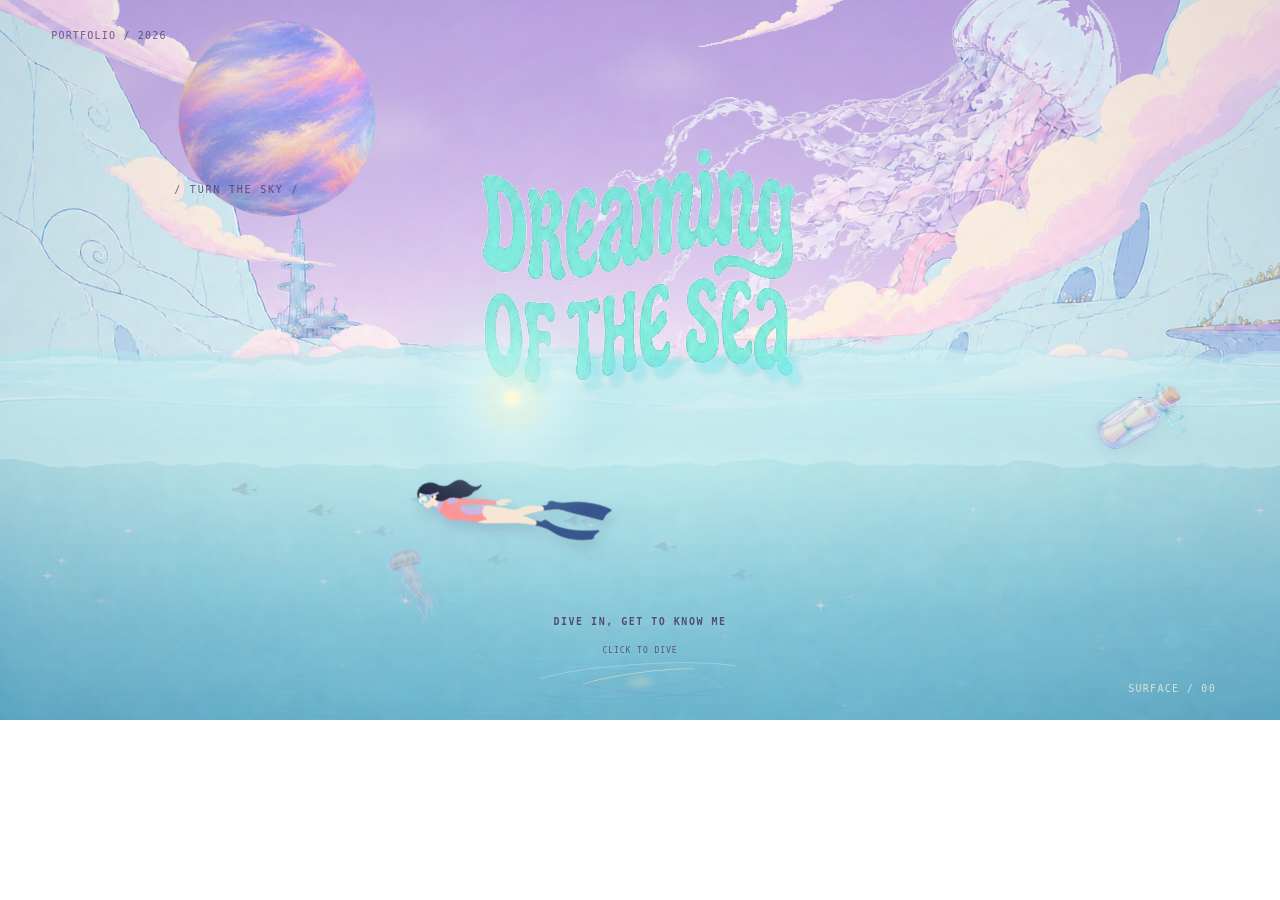
==== commit d5341038: "Add deep sea foundation and case reveals" ====
--- a/index.html
+++ b/index.html
@@ -1,6 +1,6 @@
 <!doctype html>
 <html lang="zh-CN">
-<head><meta charset="UTF-8"><meta name="viewport" content="width=device-width,initial-scale=1"><meta name="description" content="Dreaming of the Sea portfolio"><title>Dreaming of the Sea</title><link rel="stylesheet" href="styles.css?v=20260828-contact-layout-v4"><link rel="stylesheet" href="motion.css?v=20260828-contact-layout-v4"></head>
+<head><meta charset="UTF-8"><meta name="viewport" content="width=device-width,initial-scale=1"><meta name="description" content="Dreaming of the Sea portfolio"><title>Dreaming of the Sea</title><link rel="stylesheet" href="styles.css?v=20260830-deep-foundation-v1"><link rel="stylesheet" href="motion.css?v=20260830-deep-foundation-v1"></head>
 <body class="surface-page"><main class="surface-hero" data-page="surface" data-time="day">
   <nav class="site-nav"><span>PORTFOLIO / 2026</span></nav>
   <div class="surface-scene-layers" aria-label="拆分后的海面场景背景">
--- a/styles.css
+++ b/styles.css
@@ -291,6 +291,16 @@
 .cave-shell-side .cave-wall-right{opacity:.68;clip-path:polygon(15% 0,100% 0,100% 100%,31% 100%,0 76%,21% 58%,4% 39%,28% 21%)}
 .cave-shell-quiet .cave-wall{opacity:.72;filter:saturate(.5) brightness(.58)}
 .cave-shell-deep .cave-wall{opacity:.82;filter:hue-rotate(12deg) saturate(.48) brightness(.5)}
+.deepest-recess{position:absolute;z-index:1;top:366vh;left:50%;width:min(64vw,820px);height:70vh;transform:translateX(-50%);clip-path:polygon(0 23%,18% 8%,41% 0,63% 5%,84% 13%,100% 30%,100% 100%,0 100%);background:linear-gradient(180deg,rgba(22,26,80,.08),rgba(13,16,61,.42) 42%,rgba(9,12,52,.68) 100%);box-shadow:inset 0 22px 36px rgba(44,55,118,.08);opacity:.48}
+.hidden-cave{position:absolute;z-index:4;top:390vh;left:50%;width:min(64vw,820px);height:100vh;transform:translateX(-50%);overflow:hidden;visibility:hidden;opacity:0;background:radial-gradient(ellipse at 50% 26%,rgba(72,104,166,.22),rgba(22,27,83,.58) 58%,rgba(9,12,52,.78) 100%);box-shadow:inset 0 34px 72px rgba(8,12,52,.5),inset 0 -48px 90px rgba(7,10,46,.46);clip-path:polygon(8% 0,92% 0,100% 18%,96% 100%,4% 100%,0 17%)}
+.hidden-cave::before{content:"";position:absolute;inset:12% 17% 8%;border-radius:50% 50% 20% 20%;background:radial-gradient(ellipse at 50% 22%,rgba(118,180,194,.16),rgba(35,49,111,.12) 48%,transparent 74%);filter:blur(3px)}
+.hidden-cave-ceiling{position:absolute;left:9%;top:-8%;width:82%;height:27%;border-radius:0 0 50% 50%;background:linear-gradient(180deg,rgba(12,15,59,.88),rgba(31,37,101,.5),transparent);clip-path:polygon(0 0,100% 0,86% 66%,64% 100%,37% 87%,13% 58%)}
+.hidden-cave-wall{position:absolute;top:8%;height:92%;width:19%;background:linear-gradient(145deg,rgba(15,18,65,.95),rgba(54,65,132,.6),rgba(106,99,163,.12));filter:saturate(.56) brightness(.62)}
+.hidden-cave-wall-left{left:0;clip-path:polygon(0 0,100% 0,82% 18%,100% 39%,73% 60%,91% 80%,62% 100%,0 100%)}
+.hidden-cave-wall-right{right:0;clip-path:polygon(0 0,100% 0,100% 100%,37% 100%,9% 80%,28% 60%,0 39%,18% 18%)}
+.hidden-cave-floor{position:absolute;left:7%;bottom:-9%;width:86%;height:25%;border-radius:50% 50% 0 0;background:linear-gradient(180deg,rgba(35,42,105,.3),rgba(8,11,49,.92));clip-path:polygon(0 35%,17% 15%,39% 8%,62% 15%,84% 5%,100% 30%,100% 100%,0 100%)}
+.hidden-cave-seal{position:absolute;z-index:2;left:14%;top:0;width:72%;height:24%;background:linear-gradient(180deg,rgba(11,14,56,.94),rgba(23,28,83,.86) 55%,rgba(45,53,120,.26));clip-path:polygon(0 0,100% 0,91% 72%,73% 100%,52% 82%,31% 100%,9% 71%)}
+.debug-hidden-cave .descent-layer{height:520vh}.debug-hidden-cave .hidden-cave{visibility:visible;opacity:1}.debug-hidden-cave .hidden-cave-seal{display:none}
 .foreground-rock{position:absolute;display:block;width:clamp(150px,25vw,390px);height:86vh;background:linear-gradient(135deg,rgba(26,24,79,.86),rgba(70,68,145,.62) 48%,rgba(141,122,192,.16)),url("assets/dive-world-background-no-stations-v1.png");background-size:320% auto;box-shadow:0 0 54px rgba(10,14,56,.32);filter:saturate(.7) brightness(.65);opacity:.8}
 .rock-entry-left{top:8vh;left:-8vw;background-position:left 75%;clip-path:polygon(0 0,100% 13%,75% 40%,98% 66%,66% 100%,0 92%)}
 .rock-entry-right{top:30vh;right:-11vw;background-position:right 68%;clip-path:polygon(16% 0,100% 9%,100% 100%,0 86%,31% 53%,0 30%)}
@@ -304,17 +314,78 @@
 .prototype-node small,.prototype-marker span{display:block;margin-bottom:4px;color:rgba(200,239,239,.64);font-size:8px;letter-spacing:.18em}
 .prototype-node b,.prototype-marker b{display:block;font-size:12px;font-weight:500;letter-spacing:.1em}
 .prototype-marker{left:44%;top:30vh;opacity:.64;text-align:center}.prototype-marker b{font-size:10px;color:rgba(255,241,208,.78)}
-.node-work{top:var(--node-top);left:var(--node-left);--node-top:84vh;--node-left:20%;}.node-work:nth-of-type(2){--node-top:96vh;--node-left:45%}.node-work:nth-of-type(3){--node-top:82vh;--node-left:68%}.node-work:nth-of-type(4){--node-top:116vh;--node-left:38%}
-.node-ltpo{--node-top:84vh;--node-left:19%}.node-hundred{--node-top:98vh;--node-left:43%}.node-lab{--node-top:83vh;--node-left:67%}.node-beijing{--node-top:116vh;--node-left:36%}
-.node-writing{left:var(--node-left);top:var(--node-top);border-color:rgba(202,218,255,.26);background:linear-gradient(130deg,rgba(113,111,187,.16),rgba(61,71,148,.13));font-size:10px}.writing-one{--node-top:173vh;--node-left:31%}.writing-two{--node-top:191vh;--node-left:18%}.writing-three{--node-top:213vh;--node-left:32%}.writing-four{--node-top:233vh;--node-left:21%}
-.node-side{top:var(--node-top);right:var(--node-right);border-color:rgba(180,241,237,.32);background:linear-gradient(130deg,rgba(88,177,195,.2),rgba(104,93,176,.13))}.side-edits{--node-top:220vh;--node-right:20%}.side-travel{--node-top:247vh;--node-right:13%}
-.node-signal{top:var(--node-top);left:var(--node-left);padding:13px 17px;border-color:rgba(181,243,242,.28);background:radial-gradient(circle,rgba(175,242,237,.16),rgba(69,74,164,.08) 58%,transparent);opacity:var(--signal-opacity,.12);transform:scale(var(--signal-scale,.8));filter:blur(var(--signal-blur,2px));transition:none}.signal-deeper{--node-top:306vh;--node-left:27%}.signal-sea{--node-top:319vh;--node-left:59%}
-.node-deepest{top:var(--node-top);left:var(--node-left);padding:16px 20px;border-color:rgba(224,250,240,.58);background:linear-gradient(130deg,rgba(136,231,225,.21),rgba(88,82,173,.18));box-shadow:0 0 30px rgba(152,237,231,.18),inset 0 0 22px rgba(230,255,247,.08)}.deepest-a{--node-top:364vh;--node-left:25%}.deepest-b{--node-top:375vh;--node-left:59%}
+.node-work{top:var(--node-top);left:var(--node-left);--node-top:84vh;--node-left:20%;max-width:min(190px,22vw)}.node-work b{line-height:1.34}.node-ltpo{--node-top:73vh;--node-left:14%;border-color:rgba(237,249,231,.62);background:linear-gradient(130deg,rgba(162,221,218,.28),rgba(84,90,177,.15));box-shadow:0 0 22px rgba(180,245,235,.14),0 0 0 1px rgba(255,255,255,.13) inset}.node-hundred{--node-top:96vh;--node-right:14%;left:auto;right:var(--node-right)}.node-lab{--node-top:119vh;--node-left:17%}.node-beijing{--node-top:142vh;--node-right:16%;left:auto;right:var(--node-right)}
+.node-writing{left:var(--node-left);top:var(--node-top);border-color:rgba(202,218,255,.26);background:linear-gradient(130deg,rgba(113,111,187,.16),rgba(61,71,148,.13));font-size:10px;opacity:clamp(.08,calc(var(--writing-opacity,.08) + var(--approach-boost,0)),1);transform:translate3d(0,var(--writing-shift,8px),0) scale(var(--writing-scale,.96));filter:blur(var(--writing-blur,3px));transition:none}.writing-one{--node-top:196vh;--node-left:31%}.writing-two{--node-top:214vh;--node-left:18%}.writing-three{--node-top:232vh;--node-left:32%}.writing-four{--node-top:250vh;--node-left:21%}
+.node-side{top:var(--node-top);right:var(--node-right);border-color:rgba(180,241,237,.32);background:linear-gradient(130deg,rgba(88,177,195,.2),rgba(104,93,176,.13));opacity:clamp(.08,calc(var(--side-opacity,.08) + var(--approach-boost,0)),1);transform:translate3d(0,var(--side-shift,0),0) scale(var(--side-scale,1));filter:blur(var(--side-blur,0));transition:none}.side-edits{--node-top:274vh;--node-right:18%;padding:14px 17px;box-shadow:0 0 calc(16px + var(--approach-glow,0px)) rgba(135,226,222,.12)}.side-travel{--node-top:300vh;--node-right:13%;padding:9px 12px;border-color:rgba(180,241,237,.23);border-radius:16px;background:linear-gradient(130deg,rgba(88,177,195,.13),rgba(104,93,176,.08));box-shadow:0 0 calc(10px + var(--approach-glow,0px)) rgba(135,226,222,.08)}.travel-note b{font-size:10px;line-height:1.35;letter-spacing:.06em}.travel-note span{display:block;margin-top:7px;color:rgba(205,241,237,.7);font:8px/1.2 "SF Mono","Roboto Mono",ui-monospace,monospace;letter-spacing:.08em;opacity:var(--travel-affordance,.24)}
+.distant-signal{position:absolute;top:var(--signal-top);left:var(--signal-left);display:block;width:clamp(42px,6vw,82px);height:clamp(30px,4vw,58px);border-radius:50%;background:radial-gradient(ellipse,rgba(205,248,239,.42) 0 5%,rgba(141,225,230,.18) 22%,rgba(84,87,174,.09) 48%,transparent 72%);box-shadow:0 0 28px rgba(125,216,230,.16);opacity:var(--signal-opacity,.03);transform:scale(var(--signal-scale,.55));filter:blur(var(--signal-blur,8px));transition:none}.signal-deeper{--signal-top:310vh;--signal-left:29%}.signal-sea{--signal-top:322vh;--signal-left:62%}
+.node-deepest{top:var(--node-top);left:var(--node-left);padding:16px 20px;border-color:rgba(224,250,240,.58);background:linear-gradient(130deg,rgba(136,231,225,.21),rgba(88,82,173,.18));box-shadow:0 0 30px rgba(152,237,231,.18),inset 0 0 22px rgba(230,255,247,.08);opacity:var(--deep-opacity,.08);transform:translate3d(0,var(--deep-shift,8px),0) scale(var(--deep-scale,.96));filter:blur(var(--deep-blur,3px));transition:none}.deepest-a{--node-top:375vh;--node-left:20%}.deepest-b{--node-top:387vh;--node-left:63%}
 .easter-anchor{position:absolute;left:84%;top:399vh;width:12px;height:12px;border-radius:50%;opacity:0}
+.surface-look-up{position:absolute;z-index:34;inset:0;overflow:hidden;pointer-events:none;isolation:isolate}
+.surface-look-up-wash{position:absolute;left:50%;top:-8vh;width:min(84vw,1240px);height:42vh;transform:translateX(-50%) rotate(-1.5deg);opacity:.72;filter:blur(16px) saturate(.78);-webkit-mask-image:radial-gradient(ellipse 70% 100% at 50% 0%,#000 0 38%,rgba(0,0,0,.78) 58%,transparent 88%);mask-image:radial-gradient(ellipse 70% 100% at 50% 0%,#000 0 38%,rgba(0,0,0,.78) 58%,transparent 88%);background:radial-gradient(ellipse at 46% 4%,rgba(225,255,247,.31) 0 24%,rgba(174,230,234,.19) 48%,transparent 82%),radial-gradient(ellipse at 63% 17%,rgba(193,240,239,.16) 0 18%,transparent 70%),linear-gradient(180deg,rgba(190,238,239,.13),transparent 74%);will-change:transform,opacity}
+.surface-look-up-ripple{position:absolute;left:50%;top:2vh;display:block;border:1px solid rgba(218,250,244,.16);border-bottom-color:transparent;border-radius:50%;filter:blur(.8px);transform:translateX(-50%) rotate(-3deg);opacity:.34;will-change:transform,opacity}
+.surface-look-up-ripple-a{width:min(70vw,980px);height:19vh}.surface-look-up-ripple-b{top:8vh;width:min(52vw,720px);height:13vh;opacity:.22;transform:translateX(-50%) rotate(4deg)}
+.surface-look-up-shimmer{position:absolute;left:16%;top:7vh;width:68%;height:18vh;display:block;opacity:.16;filter:blur(1.8px) skewX(-8deg);clip-path:polygon(0 30%,14% 22%,28% 31%,41% 16%,54% 27%,69% 10%,82% 24%,100% 14%,96% 47%,79% 39%,63% 54%,47% 42%,31% 60%,17% 48%,2% 66%);background:repeating-linear-gradient(165deg,transparent 0 18px,rgba(235,255,247,.42) 19px 21px,transparent 22px 36px);animation:surface-look-up-shimmer 9s ease-in-out infinite}
 .dive-descent .dive-nav{position:absolute;z-index:50;inset:0 0 auto;padding:clamp(18px,3.2vh,30px) var(--ui-edge);pointer-events:none;color:rgba(241,251,243,.84);text-shadow:0 2px 12px rgba(12,18,70,.62)}
 .dive-descent .dive-nav span:last-child{color:rgba(239,251,245,.8);letter-spacing:.16em}.dive-descent .dive-nav span:first-child{color:rgba(255,244,212,.86)}
 .descent-return{z-index:54}.descent-depth{position:absolute;z-index:53;left:var(--ui-edge);bottom:clamp(18px,3.2vh,30px);margin:0;color:rgba(234,250,244,.72);font:9px/1.25 "SF Mono","Roboto Mono",ui-monospace,monospace;letter-spacing:.16em;text-shadow:0 2px 12px rgba(9,14,61,.7);pointer-events:none}.descent-depth span{display:block;margin-bottom:4px;opacity:.62}.descent-depth b{font-size:11px;font-weight:500;color:rgba(255,242,208,.88)}
+.descent-lifeline{--rope-pull:0px;--rope-stretch:0;position:absolute;z-index:56;top:-4px;left:50%;width:204px;height:314px;transform:translateX(-50%);pointer-events:auto;touch-action:none;user-select:none;filter:drop-shadow(0 12px 20px rgba(13,19,68,.22));will-change:filter,transform}
+.descent-lifeline::after{content:"";position:absolute;left:40px;top:32px;width:124px;height:258px;border-radius:46% 54% 42% 58%;background:radial-gradient(ellipse,rgba(174,239,236,.11),rgba(93,145,204,.045) 42%,transparent 74%);filter:blur(15px);opacity:.6;pointer-events:none;transition:opacity .45s ease,transform .45s ease}
+.lifeline-ring-art{position:absolute;z-index:2;left:27px;top:-66px;width:150px;height:150px;display:block;object-fit:contain;opacity:.72;mix-blend-mode:multiply;filter:blur(.35px) saturate(.68) drop-shadow(0 4px 10px rgba(8,16,61,.18));transform:rotate(-4deg) scaleY(.9);transform-origin:50% 58%;pointer-events:none;will-change:transform,filter}
+.lifeline-rope-art{position:absolute;z-index:1;left:42px;top:7px;width:120px;height:214px;display:block;object-fit:contain;opacity:.68;mix-blend-mode:multiply;filter:blur(.25px) saturate(.72) drop-shadow(0 2px 4px rgba(5,13,58,.22));transform:rotate(-1deg) scaleY(calc(1 + var(--rope-stretch) * .16));transform-origin:50% 0;pointer-events:none;will-change:transform,filter}
+.lifeline-ring{position:absolute;z-index:2;left:63px;top:-24px;display:block;width:68px;height:62px;border:5px solid rgba(9,21,67,.42);border-top-color:rgba(20,35,84,.48);border-right-color:rgba(27,44,96,.37);border-radius:48% 52% 46% 54%;background:radial-gradient(ellipse at 48% 48%,rgba(5,16,59,.32) 0 46%,rgba(186,229,228,.04) 48% 54%,transparent 57%);box-shadow:inset 0 0 0 1px rgba(6,17,59,.19),0 3px 15px rgba(5,14,58,.22),0 0 11px rgba(175,232,232,.05);filter:blur(1.4px) saturate(.52);opacity:.7;mix-blend-mode:multiply;transform:rotate(-8deg) scaleY(.78);transform-origin:50% 50%;pointer-events:none}
+.lifeline-ring::before{content:"";position:absolute;inset:7px;border:1px solid rgba(5,16,61,.26);border-radius:48% 52% 46% 54%;filter:blur(1px)}
+.lifeline-ring::after{content:"";position:absolute;left:45%;top:-13px;width:18px;height:17px;background:linear-gradient(180deg,rgba(220,250,242,.2),rgba(38,64,117,.08));transform:rotate(8deg);transform-origin:bottom center;filter:blur(1px)}
+.lifeline-ring i{position:absolute;left:50%;top:50%;width:12px;height:9px;border:1px solid rgba(213,242,237,.16);border-radius:50%;transform:translate(-50%,-50%);box-shadow:0 0 8px rgba(174,239,236,.08)}
+.lifeline-rope{position:absolute;z-index:1;left:74px;top:28px;width:56px;height:188px;overflow:visible;transform:scaleY(calc(1 + var(--rope-stretch) * .16));transform-origin:50% 0;pointer-events:none;filter:drop-shadow(0 2px 3px rgba(5,13,58,.34))}
+.lifeline-rope-sway{transform-box:fill-box;transform-origin:50% 0}
+.lifeline-rope path{fill:none;stroke-linecap:round;stroke-linejoin:round}
+.lifeline-rope-shadow{stroke:rgba(8,19,69,.56);stroke-width:4.6;filter:blur(1.25px)}
+.lifeline-rope-path{stroke:rgba(160,211,210,.5);stroke-width:2.05;stroke-dasharray:11 5 3 9;filter:drop-shadow(0 0 3px rgba(186,235,234,.14))}
+.lifeline-grip{position:absolute;z-index:3;left:92px;top:201px;width:20px;height:29px;border:1.5px solid rgba(191,231,225,.48);border-top-color:rgba(222,246,237,.62);border-radius:48% 52% 54% 46%;background:radial-gradient(ellipse at 42% 25%,rgba(228,250,238,.2),rgba(62,108,170,.17) 58%,rgba(28,35,101,.36));box-shadow:0 3px 8px rgba(9,17,66,.26),0 0 9px rgba(169,229,229,.11);transform:translate3d(0,var(--rope-pull),0) rotate(-7deg);transform-origin:50% 0;pointer-events:none}
+.lifeline-grip::before{content:"";position:absolute;left:6px;top:6px;width:7px;height:17px;border-left:1px solid rgba(237,253,243,.5);border-radius:50%;transform:rotate(10deg)}
+.lifeline-grip i{position:absolute;left:50%;top:-7px;width:10px;height:10px;border:1.5px solid rgba(208,244,237,.54);border-bottom:0;border-radius:10px 10px 0 0;transform:translateX(-50%)}
+.lifeline-prompt{position:absolute;z-index:4;left:20px;top:234px;width:164px;color:rgba(223,250,241,.68);font:8px/1.25 "SF Mono","Roboto Mono",ui-monospace,monospace;letter-spacing:.14em;text-align:center;text-shadow:0 2px 10px rgba(7,14,59,.68);opacity:0;transform:translateY(5px);transition:opacity .42s ease,transform .42s ease;pointer-events:none}
+.descent-lifeline .lifeline-ring,.descent-lifeline .lifeline-rope,.descent-lifeline .lifeline-grip{opacity:0!important}
+.lifeline-prompt b{margin-left:4px;color:rgba(255,240,198,.84);font-size:11px;font-weight:400}
+.descent-lifeline.is-near .lifeline-prompt,.descent-lifeline.is-pulling .lifeline-prompt{opacity:.9;transform:translateY(0)}
+.descent-lifeline.has-been-touched .lifeline-prompt{opacity:0;transform:translateY(5px)}
+.descent-lifeline.is-near .lifeline-ring,.descent-lifeline.is-pulling .lifeline-ring{filter:brightness(1.12);box-shadow:inset 0 0 0 2px rgba(227,248,239,.2),0 0 0 1px rgba(238,255,249,.28),0 0 32px rgba(154,225,229,.34)}
+.descent-lifeline.is-near .lifeline-rope-path{stroke:rgba(218,249,237,.76)}
+.descent-lifeline.is-pulling .lifeline-rope{filter:drop-shadow(0 2px 5px rgba(5,13,58,.48))}
+.descent-lifeline.is-pulling .lifeline-grip{box-shadow:0 7px 16px rgba(9,17,66,.38),0 0 18px rgba(169,229,229,.26)}
+.ascent-light{position:absolute;inset:0;z-index:57;pointer-events:none;opacity:var(--ascent-light,0);background:radial-gradient(ellipse at 50% -5%,rgba(221,255,246,.92),rgba(158,222,231,.42) 38%,rgba(100,154,211,.12) 68%,transparent 82%),linear-gradient(180deg,rgba(192,239,237,.35),transparent 66%);mix-blend-mode:screen;transition:opacity .18s linear}
+.ascent-bubbles{position:absolute;inset:0;z-index:63;overflow:hidden;pointer-events:none;opacity:var(--ascent-bubbles-opacity,0);transition:opacity .3s ease}
+.ascent-bubble{position:absolute;left:var(--bubble-x);top:var(--bubble-y);display:block;width:var(--bubble-size);height:var(--bubble-size);border:1.5px solid rgba(222,252,245,.66);border-radius:50%;background:radial-gradient(circle at 28% 24%,rgba(248,255,250,.62),rgba(160,224,231,.18) 48%,transparent 76%);box-shadow:inset -2px -3px 4px rgba(74,136,185,.16),0 0 11px rgba(168,238,235,.25);will-change:transform,opacity}
+.dive-descent .descent-layer-distant{transform:translate3d(0,calc(var(--depth-distant) + var(--ascent-distant-shift,0px)),0)}
+.dive-descent .descent-layer-middle{transform:translate3d(0,calc(var(--depth-middle) + var(--ascent-middle-shift,0px)),0)}
+.dive-descent .descent-layer-foreground{transform:translate3d(0,calc(var(--depth-foreground) + var(--ascent-foreground-shift,0px)),0)}
+.dive-descent .descent-layer-content{transform:translate3d(0,calc(var(--depth-content) + var(--ascent-content-shift,0px)),0)}
+body.is-ascent-active .is-fallback-ascent .descent-layer{transition:transform 1.05s cubic-bezier(.2,.72,.24,1)}
+body.is-ascent-active{overflow:hidden}
+body.is-ascent-active .descent-lifeline{pointer-events:none}
+body.is-ascent-active .descent-onboarding{opacity:0!important}
+.descent-onboarding{position:absolute;z-index:55;left:50%;top:72%;display:grid;justify-items:center;gap:8px;min-width:220px;transform:translate3d(-50%,0,0);color:rgba(239,253,246,.92);font-family:"SF Mono","Roboto Mono",ui-monospace,monospace;letter-spacing:.16em;text-align:center;text-shadow:0 2px 14px rgba(8,14,58,.68);pointer-events:none;transition:opacity .78s ease,transform .78s cubic-bezier(.2,.7,.25,1)}.descent-onboarding strong{font-size:11px;font-weight:500}.descent-onboarding strong i{display:inline-block;margin-left:6px;color:rgba(255,242,208,.9);font-style:normal}.descent-onboarding span{font-size:8px;color:rgba(202,239,239,.68);letter-spacing:.2em}.descent-onboarding.is-dismissed{opacity:0;transform:translate3d(-50%,10px,0)}
 .dive-descent .cursor-layer{z-index:60}.dive-descent .descent-diver{z-index:61;width:132px;height:auto;filter:drop-shadow(0 9px 9px rgba(20,26,78,.3)) drop-shadow(0 0 13px rgba(222,251,240,.24))}
 .dive-descent .glow{z-index:59;opacity:.82}.dive-descent .cursor-light{z-index:62}
+
+/* Deep Sea visual foundation: light, distance and space exist before content. */
+.dive-world.dive-descent{background:radial-gradient(ellipse at 50% -10%,rgba(230,255,246,.92) 0 11%,rgba(160,225,234,.66) 24%,transparent 48%),radial-gradient(ellipse at 47% 58%,rgba(127,181,212,.34),transparent 53%),linear-gradient(180deg,#b9e5e8 0%,#82bfd7 26%,#6d83bd 66%,#4c4e97 100%)}
+.dive-descent::before{opacity:.1;background:repeating-linear-gradient(104deg,rgba(239,255,249,.16) 0 1px,transparent 1px 11px),repeating-linear-gradient(15deg,rgba(75,62,147,.12) 0 1px,transparent 1px 13px)}
+.dive-descent::after{background:radial-gradient(ellipse at var(--focus-x,50%) var(--focus-y,52%),transparent 0 13%,rgba(43,54,122,.045) 42%,rgba(26,30,92,.22) 100%);mix-blend-mode:multiply}
+.cave-echo{opacity:.24;background-image:linear-gradient(180deg,rgba(173,230,234,.07),rgba(65,76,157,.19)),url("assets/dive-world-background-no-stations-v1.png");filter:saturate(.68) contrast(.9) brightness(.8);mix-blend-mode:soft-light}.cave-echo-entry{top:-20vh;height:138vh;opacity:.36;filter:saturate(.76) brightness(.92)}.cave-echo-chamber{top:54vh;height:142vh;opacity:.3;transform:scaleX(1.18);filter:hue-rotate(4deg) saturate(.62) brightness(.78)}
+.cave-void{background:radial-gradient(ellipse at 50% 38%,rgba(193,249,242,.22),rgba(101,165,211,.13) 43%,rgba(59,65,155,.08) 68%,transparent 75%);filter:blur(14px);opacity:.8}.cave-void-a{top:82vh}.cave-shell-entry .cave-wall{opacity:.68;filter:saturate(.7) brightness(.82)}.cave-shell-chamber .cave-wall{opacity:.54;filter:saturate(.66) brightness(.91)}.cave-wall{background-image:linear-gradient(145deg,rgba(49,51,127,.68),rgba(102,117,189,.34) 48%,rgba(190,165,213,.12)),url("assets/dive-world-background-no-stations-v1.png");box-shadow:inset 0 0 54px rgba(27,29,91,.28)}.foreground-rock{opacity:.58;filter:saturate(.64) brightness(.72) blur(.1px)}.rock-entry-left,.rock-entry-right{opacity:.46}.descent-motes{opacity:.28}
+.sea-foundation{position:absolute;inset:0;z-index:0;overflow:hidden;pointer-events:none}.sea-surface-haze{position:absolute;left:50%;top:-30vh;width:min(112vw,1600px);height:132vh;transform:translateX(-50%);background:radial-gradient(ellipse at 50% 24%,rgba(244,255,248,.5) 0 9%,rgba(202,249,244,.27) 30%,rgba(139,206,224,.1) 51%,transparent 73%);filter:blur(15px);opacity:.8}.sea-light-beam{--beam-angle:0deg;position:absolute;top:-4vh;width:25vw;height:120vh;background:linear-gradient(180deg,rgba(232,255,247,.24),rgba(191,244,240,.07) 48%,transparent 94%);filter:blur(9px);opacity:.56;mix-blend-mode:screen;clip-path:polygon(34% 0,67% 0,100% 100%,0 100%);transform:rotate(var(--beam-angle));transform-origin:top center;animation:deep-sea-light-sway 18s ease-in-out infinite}.sea-light-beam-a{left:29%;--beam-angle:4deg}.sea-light-beam-b{right:28%;width:19vw;--beam-angle:-6deg;opacity:.38;animation-delay:-7s}.sea-caustic-suggestion{position:absolute;left:12%;top:8vh;width:76%;height:86vh;opacity:.18;background:repeating-linear-gradient(165deg,transparent 0 23px,rgba(230,255,247,.36) 24px 26px,transparent 28px 48px);filter:blur(2px) skewX(-8deg);-webkit-mask-image:radial-gradient(ellipse at 50% 12%,#000 0 30%,rgba(0,0,0,.42) 56%,transparent 86%);mask-image:radial-gradient(ellipse at 50% 12%,#000 0 30%,rgba(0,0,0,.42) 56%,transparent 86%);animation:deep-sea-caustic-drift 22s ease-in-out infinite}.sea-distant-form{position:absolute;display:block;top:48vh;width:34vw;height:86vh;opacity:.23;background:linear-gradient(180deg,rgba(96,121,187,.04),rgba(54,56,135,.4));filter:blur(4px) saturate(.66);clip-path:polygon(0 4%,46% 0,81% 14%,100% 35%,80% 51%,93% 68%,62% 86%,18% 100%,0 93%)}.sea-distant-form-left{left:-5vw;transform:scaleX(-1)}.sea-distant-form-right{right:-7vw}.sea-chamber-basin{position:absolute;left:50%;top:104vh;width:min(80vw,1180px);height:122vh;transform:translateX(-50%);border-radius:49% 51% 44% 56%;background:radial-gradient(ellipse at 50% 30%,rgba(187,246,238,.19),rgba(114,170,211,.14) 33%,rgba(64,64,154,.09) 58%,transparent 73%);filter:blur(12px);opacity:.82}
+
+.depth-reveal{position:absolute;margin:0;opacity:var(--entry-opacity,0);filter:blur(var(--entry-blur,3px));will-change:transform,opacity,filter}
+.quiet-professional{position:absolute;left:57%;top:31vh;width:min(28vw,350px);margin:0;color:rgba(237,252,246,.82);font:400 clamp(10px,.78vw,12px)/1.72 "PingFang SC","Noto Sans SC",sans-serif;letter-spacing:.065em;text-shadow:0 2px 14px rgba(9,15,62,.65)}.quiet-professional>*{display:block;font-style:normal}.quiet-professional span{margin-bottom:7px;color:rgba(190,229,230,.56);font:8px/1.25 "SF Mono","Roboto Mono",ui-monospace,monospace;letter-spacing:.18em}.quiet-professional b{margin-bottom:2px;color:rgba(255,246,220,.92);font:500 clamp(16px,1.22vw,20px)/1.32 "PingFang SC","Noto Sans SC",sans-serif;letter-spacing:.08em}.quiet-professional strong{margin-bottom:12px;color:rgba(222,246,239,.78);font:500 clamp(10px,.8vw,12px)/1.45 "PingFang SC","Noto Sans SC",sans-serif;letter-spacing:.1em}.quiet-professional i{max-width:320px;color:rgba(230,248,243,.72)}.quiet-professional em{margin-top:10px;color:rgba(255,239,207,.82);font-family:"Songti SC","STSong","Noto Serif SC",serif;font-size:clamp(11px,.9vw,14px);letter-spacing:.09em}
+.quiet-experience{position:absolute;inset:0;margin:0}.experience-coordinate{position:absolute;margin:0;color:rgba(230,247,242,.7);font:400 clamp(9px,.72vw,11px)/1.45 "SF Mono","Roboto Mono",ui-monospace,monospace;letter-spacing:.11em;text-shadow:0 2px 13px rgba(10,15,62,.72)}.experience-coordinate::before{content:"";display:inline-block;width:4px;height:4px;margin:0 9px 2px 0;border-radius:50%;background:rgba(253,241,205,.78);box-shadow:0 0 10px rgba(178,236,231,.22)}.experience-coordinate-kuaishou{left:17%;top:94vh}.experience-coordinate-boe{right:16%;top:112vh;color:rgba(255,244,213,.83);text-align:right}.experience-coordinate-boe::before{box-shadow:0 0 12px rgba(199,246,233,.32)}
+
+.chamber-approach{left:50%;top:132vh;width:max-content;color:rgba(236,252,245,.88);text-align:center;text-shadow:0 2px 14px rgba(8,13,58,.72);transform:translate3d(-50%,var(--entry-shift,20px),0) scale(var(--entry-scale,.985));transform-origin:center}.chamber-approach span{display:block;margin:0 0 7px}.chamber-approach b{display:block;color:rgba(255,246,218,.9);font:500 clamp(12px,1vw,16px)/1.2 "SF Mono","Roboto Mono",ui-monospace,monospace;letter-spacing:.2em}
+.chamber-project{width:min(25vw,310px);color:rgba(238,252,247,.94);text-shadow:0 3px 16px rgba(7,13,59,.76);transform:translate3d(0,var(--entry-shift,18px),0) scale(calc(var(--entry-scale,.985) + var(--case-proximity,0) * .024));transform-origin:center;transition:color .4s ease;text-wrap:balance}.chamber-project::before{content:"";position:absolute;z-index:-1;width:calc(100% + 42px);height:calc(100% + 34px);left:-22px;top:-17px;background:radial-gradient(ellipse at 45% 46%,rgba(160,232,228,calc(.08 + var(--case-proximity,0) * .15)),rgba(93,125,195,.07) 49%,transparent 75%);filter:blur(10px);opacity:.8;transform:scale(calc(.9 + var(--case-proximity,0) * .13));transition:opacity .4s ease,transform .5s ease}.chamber-project::after{content:"";position:absolute;z-index:-1;width:44px;height:2px;background:linear-gradient(90deg,rgba(209,248,238,.74),transparent);box-shadow:0 0 12px rgba(172,237,230,.18);opacity:calc(.24 + var(--case-proximity,0) * .52);transition:opacity .35s ease}.chamber-project small{display:block;margin-bottom:9px;color:rgba(184,229,230,calc(.56 + var(--case-proximity,0) * .28));font:8px/1.25 "SF Mono","Roboto Mono",ui-monospace,monospace;letter-spacing:.18em}.chamber-project h2{margin:0;color:rgba(247,254,246,calc(.8 + var(--case-proximity,0) * .2));font:500 clamp(17px,1.55vw,25px)/1.24 "Songti SC","STSong","Noto Serif SC",serif;letter-spacing:.06em}.chamber-project p{margin:9px 0 0;color:rgba(211,242,237,calc(.47 + var(--case-proximity,0) * .38));font:400 clamp(10px,.78vw,12px)/1.62 "PingFang SC","Noto Sans SC",sans-serif;letter-spacing:.08em;transition:color .35s ease}.chamber-project>i{position:absolute;width:5px;height:5px;border-radius:50%;background:rgba(255,243,210,.85);box-shadow:0 0 calc(5px + var(--case-proximity,0) * 14px) rgba(179,242,232,.72);opacity:calc(.32 + var(--case-proximity,0) * .64);transition:opacity .35s ease,box-shadow .35s ease}
+.case-ltpo{left:14%;top:148vh;width:min(28vw,350px)}.case-ltpo h2{color:rgba(255,247,218,.98);font-size:clamp(23px,2.25vw,35px)}.case-ltpo::after{left:-13px;top:33px;width:58px}.case-ltpo>i{left:-15px;top:31px}.case-media{right:14%;top:161vh;text-align:right}.case-media::before{left:auto;right:-22px}.case-media::after{right:-13px;top:31px;transform:scaleX(-1)}.case-media>i{right:-15px;top:29px}.case-hundred{left:21%;top:174vh;width:min(23vw,260px)}.case-hundred h2,.case-beijing h2{font-size:clamp(14px,1.24vw,20px)}.case-hundred::after{left:-12px;top:29px}.case-hundred>i{left:-14px;top:27px}.case-beijing{right:18%;top:184vh;width:min(26vw,290px);text-align:right}.case-beijing::before{left:auto;right:-22px}.case-beijing::after{right:-12px;top:30px;transform:scaleX(-1)}.case-beijing>i{right:-14px;top:28px}.chamber-project.is-near-case{color:rgba(255,253,235,1)}
+
+/* Surface Dive remains in the same location and behavior; only the visual cue is more compact and legible by default. */
+.surface-hero .dive-vortex{top:28px;width:330px;height:86px;opacity:.9}.surface-hero .dive-vortex-ring-a{width:228px;height:63px}.surface-hero .dive-vortex-ring-b{width:178px;height:49px}.surface-hero .dive-vortex-ring-c{width:132px;height:37px}.surface-hero .dive-vortex-core{width:48px;height:22px;opacity:.7}.surface-hero .dive-cta-region:hover .dive-vortex,.surface-hero .dive-cta-region:focus-within .dive-vortex{opacity:1}.surface-hero .dive-trigger{color:rgba(71,58,107,.91);opacity:.96;text-shadow:0 1px 9px rgba(239,249,243,.42)}.surface-hero .dive-trigger-hint{color:rgba(76,66,112,.92);opacity:.96;text-shadow:0 1px 7px rgba(239,249,243,.36)}
+@media(max-width:700px){.quiet-professional{left:44%;width:48vw}.experience-coordinate{max-width:42vw;font-size:8px;letter-spacing:.06em}.experience-coordinate-kuaishou{left:12%}.experience-coordinate-boe{right:11%}.chamber-project{width:43vw}.case-ltpo{left:10%}.case-media{right:9%}.case-hundred{left:14%}.case-beijing{right:10%}.chamber-project h2{font-size:16px}.case-ltpo h2{font-size:22px}}
 @media(max-width:700px){.descent-body{min-height:390vh}.descent-scroll-spacer{height:390vh}.dive-descent .dive-nav{font-size:8px}.dive-descent .dive-nav span:last-child{max-width:56vw;white-space:normal}.prototype-node{font-size:9px}.node-work{transform:scale(.86)}.node-writing{transform:scale(.82)}.node-side{transform:scale(.82)}.dive-descent .descent-diver{width:105px}.descent-depth{left:18px;bottom:18px}}
 @media(prefers-reduced-motion:reduce){.dive-descent .descent-layer{will-change:auto}.prototype-node{backdrop-filter:none;-webkit-backdrop-filter:none}.dive-descent .cursor-layer,.dive-descent .descent-diver{transition:none!important}}
--- a/motion.css
+++ b/motion.css
@@ -106,6 +106,17 @@
 .transition-wave{transform-box:fill-box;transform-origin:50% 100%;opacity:0;will-change:d,opacity}
 .transition-emoji{position:absolute;left:50%;top:52%;z-index:2;width:clamp(120px,17vw,245px);height:auto;object-fit:contain;opacity:0;will-change:transform,opacity;filter:drop-shadow(0 18px 22px rgba(41,42,97,.24))}
 .jelly-return{will-change:transform}
+@keyframes lifeline-ring-drift{0%,100%{transform:rotate(-8deg) scaleY(.78) translate3d(0,0,0)}50%{transform:rotate(-5.5deg) scaleY(.74) translate3d(1px,2px,0)}78%{transform:rotate(-9.5deg) scaleY(.8) translate3d(-1px,1px,0)}}
+@keyframes lifeline-rope-drift{0%,100%{transform:rotate(-1.2deg) translateX(-.5px)}50%{transform:rotate(1.4deg) translateX(1.3px)}78%{transform:rotate(-.4deg) translateX(-.8px)}}
+@keyframes lifeline-art-ring-drift{0%,100%{transform:rotate(-4deg) scaleY(.9)}50%{transform:rotate(-1.8deg) scaleY(.86) translate3d(1px,2px,0)}78%{transform:rotate(-5deg) scaleY(.93) translate3d(-1px,1px,0)}}
+@keyframes lifeline-art-rope-drift{0%,100%{transform:rotate(-1deg) scaleY(calc(1 + var(--rope-stretch) * .16))}50%{transform:rotate(1.15deg) scaleY(calc(1 + var(--rope-stretch) * .16))}78%{transform:rotate(-.35deg) scaleY(calc(1 + var(--rope-stretch) * .16))}}
+@keyframes surface-look-up-shimmer{0%,100%{transform:translate3d(-2%,0,0) skewX(-8deg)}50%{transform:translate3d(3%,3px,0) skewX(-5deg)}}
+@keyframes ascent-bubble-rise{0%{opacity:0;transform:translate3d(0,0,0) scale(.52)}18%{opacity:.64}100%{opacity:0;transform:translate3d(var(--bubble-drift-x,12px),-92vh,0) scale(1.12)}}
+.descent-lifeline .lifeline-ring{animation:lifeline-ring-drift 8.6s ease-in-out infinite}
+.descent-lifeline .lifeline-rope-sway{animation:lifeline-rope-drift 6.8s ease-in-out infinite}
+.descent-lifeline .lifeline-ring-art{animation:lifeline-art-ring-drift 8.6s ease-in-out infinite}
+.descent-lifeline .lifeline-rope-art{animation:lifeline-art-rope-drift 6.8s ease-in-out infinite}
+.descent-lifeline.is-near .lifeline-rope-sway,.descent-lifeline.is-pulling .lifeline-rope-sway{animation-duration:3.6s}
 @keyframes cloud-drift{0%{transform:translate3d(-64px,-3px,0)}100%{transform:translate3d(72px,6px,0)}}
 @keyframes surface-wave-fill{0%{transform:translateY(-1px) scaleY(.92)}100%{transform:translateY(8px) scaleY(1.1)}}
 @keyframes surface-wave-sheen{0%{transform:translate3d(-8px,-2px,0) scaleY(.96)}100%{transform:translate3d(18px,6px,0) scaleY(1.08)}}
@@ -131,6 +142,8 @@
 body.is-transitioning .transition-emoji{opacity:1;animation:transition-emoji-in 1.5s cubic-bezier(.2,.8,.2,1) forwards}
 @keyframes transition-wave-in{0%{transform:translateY(100%) scaleY(1.05)}68%{transform:translateY(-3%) scaleY(1.14)}82%{transform:translateY(1%) scaleY(1.04)}100%{transform:translateY(0) scaleY(1)}}
 @keyframes transition-emoji-in{0%{transform:translate(-50%,-50%) scale(.25) rotate(-10deg)}28%{transform:translate(-50%,-50%) scale(.92) rotate(0)}62%{transform:translate(-50%,-62%) scale(1.02) rotate(3deg)}100%{transform:translate(-50%,-72%) scale(.22) rotate(10deg);opacity:0}}
-@media(prefers-reduced-motion:reduce){.surface-scene-layer,.sky-cloud,.sky-star,.sky-meteor,.surface-bubble,.surface-water-particle,.surface-water-particles::before,.surface-water-particles::after,.surface-wake-trace,.surface-wave-layer,.surface-wave-fill,.surface-wave-sheen,.surface-fish-distant,.surface-shark-shadow,.surface-shark-tail,.title-underwater,.jelly-return,.jelly-float,.drift-bottle-float,.dive-rays,.transition-wave,.transition-emoji,.dive-vortex,.dive-vortex-ring,.dive-vortex-core{animation:none!important;transition:none!important}.sky-details::after{transition:none!important}.surface-blue-hour-motes{transition:none!important}.dive-entry{transition:none!important}.drift-contact-note{transition:none!important}}
+@keyframes deep-sea-light-sway{0%,100%{opacity:.43;transform:rotate(calc(var(--beam-angle) - 1deg)) translate3d(-1%,0,0)}50%{opacity:.6;transform:rotate(calc(var(--beam-angle) + 1.5deg)) translate3d(2%,5px,0)}}
+@keyframes deep-sea-caustic-drift{0%,100%{opacity:.12;transform:translate3d(-2%,0,0) skewX(-8deg)}50%{opacity:.21;transform:translate3d(3%,12px,0) skewX(-5deg)}}
+@media(prefers-reduced-motion:reduce){.surface-scene-layer,.sky-cloud,.sky-star,.sky-meteor,.surface-bubble,.surface-water-particle,.surface-water-particles::before,.surface-water-particles::after,.surface-wake-trace,.surface-wave-layer,.surface-wave-fill,.surface-wave-sheen,.surface-fish-distant,.surface-shark-shadow,.surface-shark-tail,.title-underwater,.jelly-return,.jelly-float,.drift-bottle-float,.dive-rays,.transition-wave,.transition-emoji,.dive-vortex,.dive-vortex-ring,.dive-vortex-core,.sea-light-beam,.sea-caustic-suggestion,.descent-lifeline .lifeline-ring,.descent-lifeline .lifeline-rope-sway,.descent-lifeline .lifeline-ring-art,.descent-lifeline .lifeline-rope-art{animation:none!important;transition:none!important}.sky-details::after{transition:none!important}.surface-blue-hour-motes{transition:none!important}.dive-entry{transition:none!important}.drift-contact-note{transition:none!important}}
 @media(max-width:980px){.surface-whale-layer{left:42%;top:12%;width:clamp(330px,42vw,500px)}}
 @media(max-width:700px){.surface-whale-layer{left:7%;top:11%;width:min(90vw,420px)}}
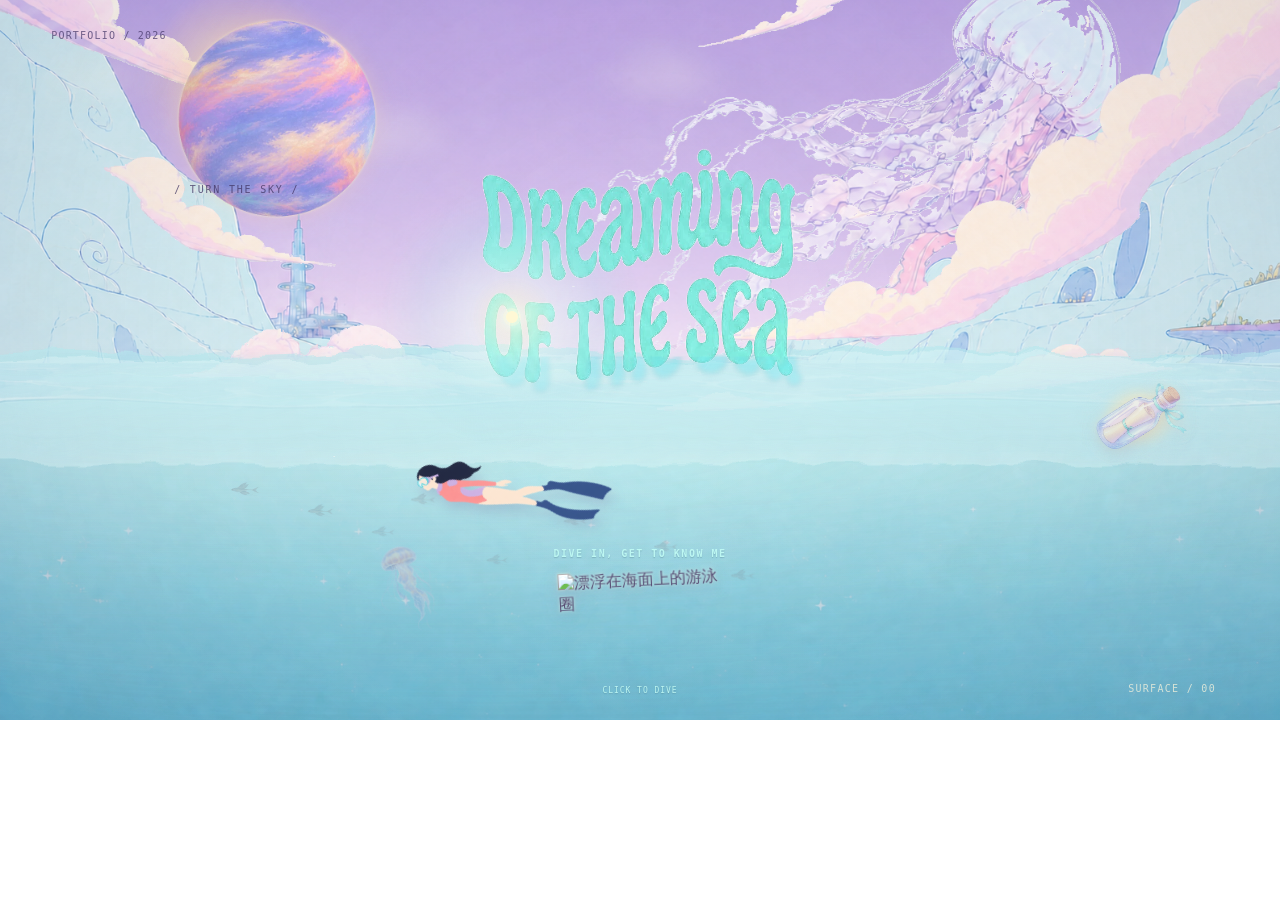
==== commit eb3f071d: "Upload current sea page files" ====
--- a/index.html
+++ b/index.html
@@ -1,6 +1,6 @@
 <!doctype html>
 <html lang="zh-CN">
-<head><meta charset="UTF-8"><meta name="viewport" content="width=device-width,initial-scale=1"><meta name="description" content="Dreaming of the Sea portfolio"><title>Dreaming of the Sea</title><link rel="stylesheet" href="styles.css?v=20260830-deep-foundation-v1"><link rel="stylesheet" href="motion.css?v=20260830-deep-foundation-v1"></head>
+<head><meta charset="UTF-8"><meta name="viewport" content="width=device-width,initial-scale=1"><meta name="description" content="Dreaming of the Sea portfolio"><title>Dreaming of the Sea</title><link rel="stylesheet" href="styles.css?v=20260831-lifebuoy-entry-v31"><link rel="stylesheet" href="motion.css?v=20260831-lifebuoy-entry-v31"></head>
 <body class="surface-page"><main class="surface-hero" data-page="surface" data-time="day">
   <nav class="site-nav"><span>PORTFOLIO / 2026</span></nav>
   <div class="surface-scene-layers" aria-label="拆分后的海面场景背景">
@@ -45,7 +45,7 @@
     </div>
   </section>
   <section class="home-copy"><div class="title-art" role="img" aria-label="Dreaming of the Sea"><img class="title-surface" src="assets/dreaming-title-transparent-v1.png" alt=""><img class="title-underwater" src="assets/dreaming-title-transparent-v1.png" alt=""></div></section>
-  <div class="dive-cta-region" aria-label="进入海底页面"><div class="dive-vortex" aria-hidden="true"><i class="dive-vortex-ring dive-vortex-ring-a"></i><i class="dive-vortex-ring dive-vortex-ring-b"></i><i class="dive-vortex-ring dive-vortex-ring-c"></i><span class="dive-vortex-core"></span></div><a class="dive-trigger" href="dive.html" aria-label="进入海底页面">DIVE IN, GET TO KNOW ME<span class="dive-trigger-hint">CLICK TO DIVE</span></a></div>
+  <div class="dive-cta-region" aria-label="进入海底页面"><a class="surface-lifebuoy-entry" href="dive.html" aria-label="通过游泳圈进入海底"><span class="surface-lifebuoy-float"><img class="surface-lifebuoy-art" src="assets/surface-lifebuoy-pastel-v1.png" alt="漂浮在海面上的游泳圈"></span></a><div class="dive-vortex" aria-hidden="true"><i class="dive-vortex-ring dive-vortex-ring-a"></i><i class="dive-vortex-ring dive-vortex-ring-b"></i><i class="dive-vortex-ring dive-vortex-ring-c"></i><span class="dive-vortex-core"></span></div><a class="dive-trigger" href="dive.html" aria-label="进入海底页面">DIVE IN, GET TO KNOW ME<span class="dive-trigger-hint">CLICK TO DIVE</span></a></div>
   <svg class="surface-wave-layer" viewBox="0 0 1440 360" preserveAspectRatio="none" aria-hidden="true"><defs><filter id="surface-wave-distort" x="-10%" y="-35%" width="120%" height="170%"><feTurbulence type="fractalNoise" baseFrequency="0.012 0.045" numOctaves="3" seed="4" result="waterNoise"><animate attributeName="baseFrequency" values="0.012 0.045;0.02 0.035;0.012 0.045" dur="8s" repeatCount="indefinite"/></feTurbulence><feDisplacementMap in="SourceGraphic" in2="waterNoise" scale="16" xChannelSelector="R" yChannelSelector="G"/></filter><linearGradient id="surface-wave-water" x1="0" y1="0" x2="0" y2="1"><stop offset="0%" stop-color="#b7e8ed" stop-opacity=".66"/><stop offset="48%" stop-color="#a5dfe8" stop-opacity=".34"/><stop offset="100%" stop-color="#8bcddd" stop-opacity=".03"/></linearGradient></defs><path class="surface-wave-fill" fill="url(#surface-wave-water)" d="M0,44 C160,-12 260,90 420,22 C610,-34 730,92 910,20 C1100,-18 1240,96 1440,14 L1440,360 L0,360 Z"/><path class="surface-wave-sheen" d="M0,64 C150,16 280,102 432,40 C604,-2 762,102 930,36 C1110,-8 1250,96 1440,28 L1440,360 L0,360 Z"/></svg>
   <div class="surface-water-particles" aria-hidden="true"></div>
   <div class="surface-wake-field" aria-hidden="true"></div>
@@ -71,5 +71,5 @@
   <p class="caption">SURFACE / 00</p>
   <div class="cursor-layer" aria-hidden="true"><div class="glow"></div><div class="cursor-light"></div></div>
   <div class="transition-layer" aria-hidden="true"><svg class="transition-morph" viewBox="0 0 100 100" preserveAspectRatio="none"><defs><linearGradient id="transition-gradient-deep" x1="0" y1="0" x2="0" y2="1"><stop offset="0%" stop-color="#6f86c6"/><stop offset="100%" stop-color="#44538f"/></linearGradient><linearGradient id="transition-gradient-dream" x1="0" y1="0" x2="0" y2="1"><stop offset="0%" stop-color="#b49ad9"/><stop offset="100%" stop-color="#8d75b8"/></linearGradient><linearGradient id="transition-gradient-light" x1="0" y1="0" x2="0" y2="1"><stop offset="0%" stop-color="#b8e6fe"/><stop offset="100%" stop-color="#e2c6ff"/></linearGradient></defs><path class="transition-wave transition-wave-a" fill="url(#transition-gradient-deep)" fill-opacity=".92" d="M0 100 C16 96 29 92 44 96 C61 101 76 88 100 92 L100 100 L0 100 Z"/><path class="transition-wave transition-wave-b" fill="url(#transition-gradient-dream)" fill-opacity=".86" d="M0 100 C14 90 31 98 49 91 C68 84 79 96 100 86 L100 100 L0 100 Z"/><path class="transition-wave transition-wave-c" fill="url(#transition-gradient-light)" fill-opacity=".82" d="M0 100 C20 95 39 86 56 94 C74 102 84 80 100 88 L100 100 L0 100 Z"/></svg><img class="transition-emoji" src="assets/diver-emoji-transition-v1.png" alt=""></div>
-</main><script src="vendor/gsap.min.js"></script><script src="vendor/MorphSVGPlugin.min.js"></script><script src="script.js?v=20260828-contact-layout-v4"></script></body>
+</main><script src="vendor/gsap.min.js"></script><script src="vendor/MorphSVGPlugin.min.js"></script><script src="script.js?v=20260831-lifebuoy-entry-v28"></script></body>
 </html>
--- a/styles.css
+++ b/styles.css
@@ -13,7 +13,21 @@
 .site-mark{font-weight:700}
 .home-copy{position:relative;z-index:3;width:min(70vw,720px);margin:clamp(38px,9vh,90px) auto 0;padding-inline:18px;text-align:center;background:transparent!important;border:none!important;box-shadow:none!important}
 .home-copy p{margin:0 0 clamp(13px,1.5vw,20px);font:clamp(10px,.74vw,12px)/1.35 "SF Mono","Roboto Mono",ui-monospace,monospace;letter-spacing:.15em;color:rgba(71,58,107,.78)}
-.dive-cta-region{position:absolute;z-index:7;left:50%;bottom:calc(12% - 38px);width:min(260px,82vw);height:62px;transform:translateX(-50%);pointer-events:auto;overflow:visible}
+.dive-cta-region{position:absolute;z-index:7;left:50%;bottom:calc(12% + 52px);width:min(260px,82vw);height:62px;transform:translateX(-50%);pointer-events:auto;overflow:visible}
+.surface-lifebuoy-entry{position:absolute;z-index:3;left:50%;top:50px;width:clamp(136px,12.5vw,198px);height:clamp(91px,8.3vw,133px);display:block;transform:translateX(-50%) rotate(-3deg);transform-origin:center center;pointer-events:auto;cursor:pointer!important;outline:0;filter:drop-shadow(0 8px 10px rgba(63,91,151,.2));transition:transform .8s cubic-bezier(.2,.75,.25,1),filter .6s ease}
+.surface-lifebuoy-entry::before,.surface-lifebuoy-entry::after{content:"";position:absolute;left:50%;top:54%;display:block;border:1px solid rgba(165,218,226,.32);border-left-color:rgba(165,218,226,.1);border-right-color:transparent;border-radius:50%;pointer-events:none;transform:translate(-50%,-50%) scaleY(.48);transition:opacity .6s ease,transform .8s ease}
+.surface-lifebuoy-entry::before{width:118%;height:42%;opacity:.55}
+.surface-lifebuoy-entry::after{width:143%;height:54%;opacity:.3;border-top-color:rgba(255,236,198,.32);border-bottom-color:rgba(165,202,228,.16)}
+.surface-lifebuoy-float{position:absolute;inset:0;display:block;transform-origin:center center;animation:surface-lifebuoy-drift 9.8s ease-in-out infinite;pointer-events:none}
+.surface-lifebuoy-art{display:block;width:100%;height:100%;object-fit:contain;opacity:.98;filter:saturate(.82) brightness(1.1) contrast(1.04) drop-shadow(0 5px 7px rgba(66,87,145,.16));pointer-events:none;transition:filter .55s ease,opacity .55s ease}
+.surface-lifebuoy-entry:hover,.surface-lifebuoy-entry:focus-visible{transform:translate(-50%,-3px) rotate(-2deg) scale(1.035);filter:drop-shadow(0 10px 14px rgba(63,91,151,.25))}
+.surface-lifebuoy-entry:hover .surface-lifebuoy-art,.surface-lifebuoy-entry:focus-visible .surface-lifebuoy-art{opacity:1;filter:saturate(.9) brightness(1.16) contrast(1.06) drop-shadow(0 0 12px rgba(255,255,255,.38))}
+.surface-lifebuoy-entry:hover::before,.surface-lifebuoy-entry:focus-visible::before{opacity:.78;transform:translate(-50%,-50%) scaleY(.52)}
+.surface-lifebuoy-entry:hover::after,.surface-lifebuoy-entry:focus-visible::after{opacity:.48;transform:translate(-50%,-50%) scaleY(.58)}
+.surface-hero.is-dive-cta-clicking .surface-lifebuoy-entry{transform:translate(-50%,2px) rotate(-3deg) scale(.97);filter:drop-shadow(0 5px 8px rgba(63,91,151,.14))}
+.surface-hero.is-dive-cta-clicking .surface-lifebuoy-entry::before,.surface-hero.is-dive-cta-clicking .surface-lifebuoy-entry::after{opacity:0;transform:translate(-50%,-50%) scale(.5,.2)}
+.surface-hero.is-dive-cta-clicking .surface-lifebuoy-art{opacity:.6;transition:opacity .28s ease}
+@keyframes surface-lifebuoy-drift{0%,100%{transform:translate3d(0,0,0) rotate(0deg)}32%{transform:translate3d(-2px,-2px,0) rotate(.8deg)}67%{transform:translate3d(2px,1px,0) rotate(-.6deg)}}
 .dive-vortex{position:absolute;z-index:0;left:50%;top:24px;width:430px;height:116px;transform:translateX(-50%);pointer-events:none;opacity:.96;mix-blend-mode:normal;filter:blur(.08px);will-change:opacity}
 .dive-vortex-ring{position:absolute;left:50%;top:50%;display:block;width:100px;height:34px;border:2px solid rgba(80,157,187,.65);border-top-color:rgba(155,187,231,.82);border-bottom-color:rgba(92,157,196,.52);border-left-color:rgba(98,177,193,.32);border-right-color:transparent;border-radius:47% 53% 44% 56%;box-shadow:0 0 10px rgba(115,178,216,.3);transform:translate(-50%,-50%) rotate(-4deg) scaleY(.55);opacity:.95;will-change:transform,opacity,border-radius}
 .dive-vortex-ring-a{width:300px;height:88px;border-width:2px;border-color:rgba(111,181,205,.48);border-top-color:rgba(180,207,239,.76);border-bottom-color:rgba(93,164,201,.38);border-left-color:rgba(105,179,195,.24);border-right-color:transparent;box-shadow:0 0 12px rgba(111,180,214,.25)}
@@ -154,7 +168,7 @@
 .communications{left:75%;top:31%;width:20%;height:25%}
 .tools{left:46%;top:75%;width:18%;height:15%}
 .insight{left:78%;top:72%;width:14%;height:20%}
-.glow{position:absolute;z-index:2;width:260px;height:260px;border-radius:49% 51% 46% 54%;background:radial-gradient(ellipse,rgba(255,251,214,.5) 0 7%,rgba(228,250,245,.39) 23%,rgba(176,225,236,.19) 48%,transparent 72%);transform:translate(-50%,-50%);pointer-events:none;transition:left .24s ease-out,top .24s ease-out;mix-blend-mode:screen}
+.glow{position:absolute;z-index:2;width:260px;height:260px;border-radius:49% 51% 46% 54%;background:radial-gradient(ellipse,rgba(255,251,214,.5) 0 7%,rgba(228,250,245,.39) 23%,rgba(176,225,236,.19) 48%,transparent 72%);transform:translate(-50%,-50%);pointer-events:none;transition:none;mix-blend-mode:screen}
 .cursor-light{position:absolute;z-index:12;width:12px;height:12px;border-radius:50%;pointer-events:none;transform:translate(-50%,-50%);background:#fff2b7;box-shadow:0 0 0 3px rgba(255,245,194,.35),0 0 12px 5px rgba(218,251,236,.72),0 0 30px 13px rgba(173,226,239,.3);mix-blend-mode:screen}
 .trail{position:absolute;z-index:7;inset:0;pointer-events:none;overflow:visible}
 .trail i{position:absolute;display:block;left:50%;top:50%;width:20px;height:20px;border-radius:50%;transform:translate(-50%,-50%);opacity:.82;mix-blend-mode:screen;will-change:left,top,transform;transition:left .08s linear,top .08s linear}
@@ -344,11 +358,11 @@
 .lifeline-grip{position:absolute;z-index:3;left:92px;top:201px;width:20px;height:29px;border:1.5px solid rgba(191,231,225,.48);border-top-color:rgba(222,246,237,.62);border-radius:48% 52% 54% 46%;background:radial-gradient(ellipse at 42% 25%,rgba(228,250,238,.2),rgba(62,108,170,.17) 58%,rgba(28,35,101,.36));box-shadow:0 3px 8px rgba(9,17,66,.26),0 0 9px rgba(169,229,229,.11);transform:translate3d(0,var(--rope-pull),0) rotate(-7deg);transform-origin:50% 0;pointer-events:none}
 .lifeline-grip::before{content:"";position:absolute;left:6px;top:6px;width:7px;height:17px;border-left:1px solid rgba(237,253,243,.5);border-radius:50%;transform:rotate(10deg)}
 .lifeline-grip i{position:absolute;left:50%;top:-7px;width:10px;height:10px;border:1.5px solid rgba(208,244,237,.54);border-bottom:0;border-radius:10px 10px 0 0;transform:translateX(-50%)}
-.lifeline-prompt{position:absolute;z-index:4;left:20px;top:234px;width:164px;color:rgba(223,250,241,.68);font:8px/1.25 "SF Mono","Roboto Mono",ui-monospace,monospace;letter-spacing:.14em;text-align:center;text-shadow:0 2px 10px rgba(7,14,59,.68);opacity:0;transform:translateY(5px);transition:opacity .42s ease,transform .42s ease;pointer-events:none}
+.lifeline-prompt{position:absolute;z-index:4;left:20px;top:234px;width:164px;color:rgba(238,246,249,.82);font:8px/1.25 "SF Mono","Roboto Mono",ui-monospace,monospace;letter-spacing:.14em;text-align:center;text-shadow:0 2px 10px rgba(31,42,92,.58);opacity:.82;transform:translate3d(var(--return-copy-x,0px),var(--return-copy-y,0px),0);transition:opacity .32s ease,transform .55s cubic-bezier(.22,.72,.25,1);pointer-events:none;will-change:transform}
 .descent-lifeline .lifeline-ring,.descent-lifeline .lifeline-rope,.descent-lifeline .lifeline-grip{opacity:0!important}
 .lifeline-prompt b{margin-left:4px;color:rgba(255,240,198,.84);font-size:11px;font-weight:400}
-.descent-lifeline.is-near .lifeline-prompt,.descent-lifeline.is-pulling .lifeline-prompt{opacity:.9;transform:translateY(0)}
-.descent-lifeline.has-been-touched .lifeline-prompt{opacity:0;transform:translateY(5px)}
+.descent-lifeline.is-near .lifeline-prompt,.descent-lifeline.is-pulling .lifeline-prompt{opacity:1;transform:translate3d(var(--return-copy-x,0px),var(--return-copy-y,0px),0)}
+.descent-lifeline.has-been-touched .lifeline-prompt{opacity:.82;transform:translate3d(var(--return-copy-x,0px),var(--return-copy-y,0px),0)}
 .descent-lifeline.is-near .lifeline-ring,.descent-lifeline.is-pulling .lifeline-ring{filter:brightness(1.12);box-shadow:inset 0 0 0 2px rgba(227,248,239,.2),0 0 0 1px rgba(238,255,249,.28),0 0 32px rgba(154,225,229,.34)}
 .descent-lifeline.is-near .lifeline-rope-path{stroke:rgba(218,249,237,.76)}
 .descent-lifeline.is-pulling .lifeline-rope{filter:drop-shadow(0 2px 5px rgba(5,13,58,.48))}
@@ -364,7 +378,7 @@
 body.is-ascent-active{overflow:hidden}
 body.is-ascent-active .descent-lifeline{pointer-events:none}
 body.is-ascent-active .descent-onboarding{opacity:0!important}
-.descent-onboarding{position:absolute;z-index:55;left:50%;top:72%;display:grid;justify-items:center;gap:8px;min-width:220px;transform:translate3d(-50%,0,0);color:rgba(239,253,246,.92);font-family:"SF Mono","Roboto Mono",ui-monospace,monospace;letter-spacing:.16em;text-align:center;text-shadow:0 2px 14px rgba(8,14,58,.68);pointer-events:none;transition:opacity .78s ease,transform .78s cubic-bezier(.2,.7,.25,1)}.descent-onboarding strong{font-size:11px;font-weight:500}.descent-onboarding strong i{display:inline-block;margin-left:6px;color:rgba(255,242,208,.9);font-style:normal}.descent-onboarding span{font-size:8px;color:rgba(202,239,239,.68);letter-spacing:.2em}.descent-onboarding.is-dismissed{opacity:0;transform:translate3d(-50%,10px,0)}
+.descent-onboarding{position:absolute;z-index:55;left:50%;top:72%;display:grid;justify-items:center;gap:8px;min-width:220px;transform:translate3d(-50%,0,0);color:rgba(239,253,246,.92);font-family:"SF Mono","Roboto Mono",ui-monospace,monospace;letter-spacing:.16em;text-align:center;text-shadow:0 2px 14px rgba(8,14,58,.68);pointer-events:none;transition:opacity .78s ease,transform .78s cubic-bezier(.2,.7,.25,1)}.descent-onboarding strong{font-size:11px;font-weight:500}.descent-onboarding strong i{display:inline-block;margin-left:6px;color:rgba(255,242,208,.9);font-style:normal}.descent-onboarding span{font-size:8px;color:rgba(202,239,239,.68);letter-spacing:.2em}.descent-onboarding.is-dismissed{animation:none!important;opacity:0;transform:translate3d(-50%,10px,0)}
 .dive-descent .cursor-layer{z-index:60}.dive-descent .descent-diver{z-index:61;width:132px;height:auto;filter:drop-shadow(0 9px 9px rgba(20,26,78,.3)) drop-shadow(0 0 13px rgba(222,251,240,.24))}
 .dive-descent .glow{z-index:59;opacity:.82}.dive-descent .cursor-light{z-index:62}
 
@@ -376,16 +390,486 @@
 .cave-void{background:radial-gradient(ellipse at 50% 38%,rgba(193,249,242,.22),rgba(101,165,211,.13) 43%,rgba(59,65,155,.08) 68%,transparent 75%);filter:blur(14px);opacity:.8}.cave-void-a{top:82vh}.cave-shell-entry .cave-wall{opacity:.68;filter:saturate(.7) brightness(.82)}.cave-shell-chamber .cave-wall{opacity:.54;filter:saturate(.66) brightness(.91)}.cave-wall{background-image:linear-gradient(145deg,rgba(49,51,127,.68),rgba(102,117,189,.34) 48%,rgba(190,165,213,.12)),url("assets/dive-world-background-no-stations-v1.png");box-shadow:inset 0 0 54px rgba(27,29,91,.28)}.foreground-rock{opacity:.58;filter:saturate(.64) brightness(.72) blur(.1px)}.rock-entry-left,.rock-entry-right{opacity:.46}.descent-motes{opacity:.28}
 .sea-foundation{position:absolute;inset:0;z-index:0;overflow:hidden;pointer-events:none}.sea-surface-haze{position:absolute;left:50%;top:-30vh;width:min(112vw,1600px);height:132vh;transform:translateX(-50%);background:radial-gradient(ellipse at 50% 24%,rgba(244,255,248,.5) 0 9%,rgba(202,249,244,.27) 30%,rgba(139,206,224,.1) 51%,transparent 73%);filter:blur(15px);opacity:.8}.sea-light-beam{--beam-angle:0deg;position:absolute;top:-4vh;width:25vw;height:120vh;background:linear-gradient(180deg,rgba(232,255,247,.24),rgba(191,244,240,.07) 48%,transparent 94%);filter:blur(9px);opacity:.56;mix-blend-mode:screen;clip-path:polygon(34% 0,67% 0,100% 100%,0 100%);transform:rotate(var(--beam-angle));transform-origin:top center;animation:deep-sea-light-sway 18s ease-in-out infinite}.sea-light-beam-a{left:29%;--beam-angle:4deg}.sea-light-beam-b{right:28%;width:19vw;--beam-angle:-6deg;opacity:.38;animation-delay:-7s}.sea-caustic-suggestion{position:absolute;left:12%;top:8vh;width:76%;height:86vh;opacity:.18;background:repeating-linear-gradient(165deg,transparent 0 23px,rgba(230,255,247,.36) 24px 26px,transparent 28px 48px);filter:blur(2px) skewX(-8deg);-webkit-mask-image:radial-gradient(ellipse at 50% 12%,#000 0 30%,rgba(0,0,0,.42) 56%,transparent 86%);mask-image:radial-gradient(ellipse at 50% 12%,#000 0 30%,rgba(0,0,0,.42) 56%,transparent 86%);animation:deep-sea-caustic-drift 22s ease-in-out infinite}.sea-distant-form{position:absolute;display:block;top:48vh;width:34vw;height:86vh;opacity:.23;background:linear-gradient(180deg,rgba(96,121,187,.04),rgba(54,56,135,.4));filter:blur(4px) saturate(.66);clip-path:polygon(0 4%,46% 0,81% 14%,100% 35%,80% 51%,93% 68%,62% 86%,18% 100%,0 93%)}.sea-distant-form-left{left:-5vw;transform:scaleX(-1)}.sea-distant-form-right{right:-7vw}.sea-chamber-basin{position:absolute;left:50%;top:104vh;width:min(80vw,1180px);height:122vh;transform:translateX(-50%);border-radius:49% 51% 44% 56%;background:radial-gradient(ellipse at 50% 30%,rgba(187,246,238,.19),rgba(114,170,211,.14) 33%,rgba(64,64,154,.09) 58%,transparent 73%);filter:blur(12px);opacity:.82}
 
+/* Visual concept candidate: real hand-painted terrain establishes the world; CSS only carries light, haze and depth. */
+.world-environments{position:absolute;inset:0;z-index:1;overflow:hidden;pointer-events:none}.sea-foundation{z-index:2}.world-scene{position:absolute;left:50%;display:block;width:min(126vw,2200px);transform:translateX(-50%);background-repeat:no-repeat;background-size:cover;background-position:center;isolation:isolate}.world-scene::after{content:"";position:absolute;inset:0;background:linear-gradient(180deg,rgba(215,246,241,.07),transparent 28%,rgba(48,59,139,.11) 100%);mix-blend-mode:multiply}.world-scene-entry{top:-6vh;height:128vh;background-image:url("assets/dive-entry-environment-candidate-v1.png");opacity:.94;filter:saturate(.86) brightness(1.02);-webkit-mask-image:linear-gradient(to bottom,transparent 0,black 8%,black 88%,transparent 100%);mask-image:linear-gradient(to bottom,transparent 0,black 8%,black 88%,transparent 100%)}.world-scene-chamber{top:106vh;height:126vh;background-image:url("assets/dive-great-chamber-environment-candidate-v1.png");background-position:center 46%;opacity:.9;filter:saturate(.82) brightness(.94);-webkit-mask-image:linear-gradient(to bottom,transparent 0,black 9%,black 90%,transparent 100%);mask-image:linear-gradient(to bottom,transparent 0,black 9%,black 90%,transparent 100%)}.reef-foreground{position:absolute;z-index:2;left:50%;display:block;width:min(119vw,2050px);height:auto;aspect-ratio:1672/941;transform:translateX(-50%);background:url("assets/dive-foreground-reef-candidate-v1.png") center/100% 100% no-repeat;opacity:.72;filter:saturate(.76) brightness(.82) drop-shadow(0 12px 19px rgba(24,31,94,.19));pointer-events:none}.reef-foreground-entry{top:-5vh}.reef-foreground-chamber{top:110vh;opacity:.84;transform:translateX(-50%) scaleX(-1)}.reef-foreground-chamber::after{content:"";position:absolute;inset:0;background:radial-gradient(ellipse at 48% 58%,transparent 0 40%,rgba(37,44,123,.12) 87%);mix-blend-mode:multiply}
+.cave-shell-entry .cave-wall{background-image:linear-gradient(145deg,rgba(50,58,137,.43),rgba(98,128,187,.18) 50%,rgba(205,180,219,.05)),url("assets/dive-entry-environment-candidate-v1.png");background-size:330% auto;box-shadow:inset 0 0 42px rgba(31,36,100,.18)}.cave-shell-chamber .cave-wall{background-image:linear-gradient(145deg,rgba(48,57,139,.34),rgba(98,128,187,.12) 54%,rgba(205,180,219,.04)),url("assets/dive-great-chamber-environment-candidate-v1.png");background-size:330% auto;box-shadow:inset 0 0 42px rgba(31,36,100,.16)}
+
 .depth-reveal{position:absolute;margin:0;opacity:var(--entry-opacity,0);filter:blur(var(--entry-blur,3px));will-change:transform,opacity,filter}
-.quiet-professional{position:absolute;left:57%;top:31vh;width:min(28vw,350px);margin:0;color:rgba(237,252,246,.82);font:400 clamp(10px,.78vw,12px)/1.72 "PingFang SC","Noto Sans SC",sans-serif;letter-spacing:.065em;text-shadow:0 2px 14px rgba(9,15,62,.65)}.quiet-professional>*{display:block;font-style:normal}.quiet-professional span{margin-bottom:7px;color:rgba(190,229,230,.56);font:8px/1.25 "SF Mono","Roboto Mono",ui-monospace,monospace;letter-spacing:.18em}.quiet-professional b{margin-bottom:2px;color:rgba(255,246,220,.92);font:500 clamp(16px,1.22vw,20px)/1.32 "PingFang SC","Noto Sans SC",sans-serif;letter-spacing:.08em}.quiet-professional strong{margin-bottom:12px;color:rgba(222,246,239,.78);font:500 clamp(10px,.8vw,12px)/1.45 "PingFang SC","Noto Sans SC",sans-serif;letter-spacing:.1em}.quiet-professional i{max-width:320px;color:rgba(230,248,243,.72)}.quiet-professional em{margin-top:10px;color:rgba(255,239,207,.82);font-family:"Songti SC","STSong","Noto Serif SC",serif;font-size:clamp(11px,.9vw,14px);letter-spacing:.09em}
-.quiet-experience{position:absolute;inset:0;margin:0}.experience-coordinate{position:absolute;margin:0;color:rgba(230,247,242,.7);font:400 clamp(9px,.72vw,11px)/1.45 "SF Mono","Roboto Mono",ui-monospace,monospace;letter-spacing:.11em;text-shadow:0 2px 13px rgba(10,15,62,.72)}.experience-coordinate::before{content:"";display:inline-block;width:4px;height:4px;margin:0 9px 2px 0;border-radius:50%;background:rgba(253,241,205,.78);box-shadow:0 0 10px rgba(178,236,231,.22)}.experience-coordinate-kuaishou{left:17%;top:94vh}.experience-coordinate-boe{right:16%;top:112vh;color:rgba(255,244,213,.83);text-align:right}.experience-coordinate-boe::before{box-shadow:0 0 12px rgba(199,246,233,.32)}
+.quiet-professional{position:absolute;left:50%;top:31vh;width:min(34vw,440px);margin:0;color:rgba(237,252,246,.82);font:300 clamp(10px,.78vw,12px)/1.84 "PingFang SC","Noto Sans SC",sans-serif;letter-spacing:.075em;text-align:center;text-shadow:0 2px 14px rgba(9,15,62,.5);transform:translateX(-50%)}.quiet-professional>*{display:block;font-style:normal}.quiet-professional b{margin-bottom:4px;color:rgba(255,247,225,.94);font:400 clamp(17px,1.34vw,22px)/1.36 "PingFang SC","Noto Sans SC",sans-serif;letter-spacing:.16em}.quiet-professional strong{margin-bottom:14px;color:rgba(223,246,239,.82);font:300 clamp(10px,.8vw,12px)/1.5 "PingFang SC","Noto Sans SC",sans-serif;letter-spacing:.18em}.quiet-professional i{color:rgba(232,249,244,.76)}.quiet-professional em{margin-top:12px;color:rgba(255,240,211,.86);font-family:"Songti SC","STSong","Noto Serif SC",serif;font-size:clamp(11px,.9vw,14px);letter-spacing:.11em}.profile-coordinates{position:absolute;left:50%;top:91vh;display:grid;grid-template-columns:repeat(2,minmax(190px,1fr));gap:clamp(54px,8vw,130px);width:min(52vw,780px);margin:0;transform:translateX(-50%)}.profile-coordinate{margin:0;color:rgba(232,248,243,.76);font:300 clamp(9px,.71vw,11px)/1.5 "PingFang SC","Noto Sans SC",sans-serif;letter-spacing:.09em}.profile-coordinate>span{display:block;margin-bottom:16px;color:rgba(255,241,211,.72);font:8px/1.2 "SF Mono","Roboto Mono",ui-monospace,monospace;letter-spacing:.22em}.profile-coordinate p{position:relative;margin:0 0 18px;padding-left:12px}.profile-coordinate p::before{content:"";position:absolute;left:0;top:.64em;width:3px;height:3px;border-radius:50%;background:rgba(220,246,236,.65);box-shadow:0 0 8px rgba(202,240,231,.28)}.profile-coordinate b,.profile-coordinate i,.profile-coordinate em{display:block;font-style:normal}.profile-coordinate b{color:rgba(247,252,245,.9);font-weight:400;letter-spacing:.12em}.profile-coordinate i{margin-top:3px;color:rgba(211,238,234,.71)}.profile-coordinate em{margin-top:2px;color:rgba(255,237,207,.62);font:8px/1.35 "SF Mono","Roboto Mono",ui-monospace,monospace;letter-spacing:.08em}.profile-coordinate-education{text-align:right}.profile-coordinate-education p{padding-left:0;padding-right:12px}.profile-coordinate-education p::before{left:auto;right:0}
 
 .chamber-approach{left:50%;top:132vh;width:max-content;color:rgba(236,252,245,.88);text-align:center;text-shadow:0 2px 14px rgba(8,13,58,.72);transform:translate3d(-50%,var(--entry-shift,20px),0) scale(var(--entry-scale,.985));transform-origin:center}.chamber-approach span{display:block;margin:0 0 7px}.chamber-approach b{display:block;color:rgba(255,246,218,.9);font:500 clamp(12px,1vw,16px)/1.2 "SF Mono","Roboto Mono",ui-monospace,monospace;letter-spacing:.2em}
 .chamber-project{width:min(25vw,310px);color:rgba(238,252,247,.94);text-shadow:0 3px 16px rgba(7,13,59,.76);transform:translate3d(0,var(--entry-shift,18px),0) scale(calc(var(--entry-scale,.985) + var(--case-proximity,0) * .024));transform-origin:center;transition:color .4s ease;text-wrap:balance}.chamber-project::before{content:"";position:absolute;z-index:-1;width:calc(100% + 42px);height:calc(100% + 34px);left:-22px;top:-17px;background:radial-gradient(ellipse at 45% 46%,rgba(160,232,228,calc(.08 + var(--case-proximity,0) * .15)),rgba(93,125,195,.07) 49%,transparent 75%);filter:blur(10px);opacity:.8;transform:scale(calc(.9 + var(--case-proximity,0) * .13));transition:opacity .4s ease,transform .5s ease}.chamber-project::after{content:"";position:absolute;z-index:-1;width:44px;height:2px;background:linear-gradient(90deg,rgba(209,248,238,.74),transparent);box-shadow:0 0 12px rgba(172,237,230,.18);opacity:calc(.24 + var(--case-proximity,0) * .52);transition:opacity .35s ease}.chamber-project small{display:block;margin-bottom:9px;color:rgba(184,229,230,calc(.56 + var(--case-proximity,0) * .28));font:8px/1.25 "SF Mono","Roboto Mono",ui-monospace,monospace;letter-spacing:.18em}.chamber-project h2{margin:0;color:rgba(247,254,246,calc(.8 + var(--case-proximity,0) * .2));font:500 clamp(17px,1.55vw,25px)/1.24 "Songti SC","STSong","Noto Serif SC",serif;letter-spacing:.06em}.chamber-project p{margin:9px 0 0;color:rgba(211,242,237,calc(.47 + var(--case-proximity,0) * .38));font:400 clamp(10px,.78vw,12px)/1.62 "PingFang SC","Noto Sans SC",sans-serif;letter-spacing:.08em;transition:color .35s ease}.chamber-project>i{position:absolute;width:5px;height:5px;border-radius:50%;background:rgba(255,243,210,.85);box-shadow:0 0 calc(5px + var(--case-proximity,0) * 14px) rgba(179,242,232,.72);opacity:calc(.32 + var(--case-proximity,0) * .64);transition:opacity .35s ease,box-shadow .35s ease}
 .case-ltpo{left:14%;top:148vh;width:min(28vw,350px)}.case-ltpo h2{color:rgba(255,247,218,.98);font-size:clamp(23px,2.25vw,35px)}.case-ltpo::after{left:-13px;top:33px;width:58px}.case-ltpo>i{left:-15px;top:31px}.case-media{right:14%;top:161vh;text-align:right}.case-media::before{left:auto;right:-22px}.case-media::after{right:-13px;top:31px;transform:scaleX(-1)}.case-media>i{right:-15px;top:29px}.case-hundred{left:21%;top:174vh;width:min(23vw,260px)}.case-hundred h2,.case-beijing h2{font-size:clamp(14px,1.24vw,20px)}.case-hundred::after{left:-12px;top:29px}.case-hundred>i{left:-14px;top:27px}.case-beijing{right:18%;top:184vh;width:min(26vw,290px);text-align:right}.case-beijing::before{left:auto;right:-22px}.case-beijing::after{right:-12px;top:30px;transform:scaleX(-1)}.case-beijing>i{right:-14px;top:28px}.chamber-project.is-near-case{color:rgba(255,253,235,1)}
+.case-habitat{position:absolute;z-index:-1;display:block;width:148px;height:112px;background-image:radial-gradient(ellipse at 52% 48%,rgba(213,249,235,calc(.05 + var(--case-proximity,0) * .18)),transparent 64%),url("assets/dive-foreground-reef-candidate-v1.png");background-repeat:no-repeat;background-size:100% 100%,244px auto;background-position:center,left bottom;filter:saturate(calc(.52 + var(--case-proximity,0) * .46)) brightness(calc(.68 + var(--case-proximity,0) * .38));opacity:calc(.35 + var(--case-proximity,0) * .52);transform:translateY(calc(var(--case-proximity,0) * -4px)) scale(calc(.88 + var(--case-proximity,0) * .12));transform-origin:bottom center;transition:filter .45s ease,opacity .45s ease,transform .55s cubic-bezier(.2,.7,.25,1);pointer-events:none}.case-ltpo .case-habitat{left:-82px;top:22px}.case-media .case-habitat{right:-83px;top:20px;transform:scaleX(-1) translateY(calc(var(--case-proximity,0) * -4px)) scale(calc(.88 + var(--case-proximity,0) * .12))}.case-hundred .case-habitat{left:-66px;top:18px;width:132px;height:102px;background-position:center,left bottom}.case-beijing .case-habitat{right:-72px;top:14px;width:134px;height:104px;transform:scaleX(-1) translateY(calc(var(--case-proximity,0) * -4px)) scale(calc(.88 + var(--case-proximity,0) * .12))}.case-media .case-habitat,.case-beijing .case-habitat{transform-origin:bottom center}.case-media.is-near-case .case-habitat,.case-beijing.is-near-case .case-habitat{filter:saturate(1) brightness(1.05)}
 
 /* Surface Dive remains in the same location and behavior; only the visual cue is more compact and legible by default. */
 .surface-hero .dive-vortex{top:28px;width:330px;height:86px;opacity:.9}.surface-hero .dive-vortex-ring-a{width:228px;height:63px}.surface-hero .dive-vortex-ring-b{width:178px;height:49px}.surface-hero .dive-vortex-ring-c{width:132px;height:37px}.surface-hero .dive-vortex-core{width:48px;height:22px;opacity:.7}.surface-hero .dive-cta-region:hover .dive-vortex,.surface-hero .dive-cta-region:focus-within .dive-vortex{opacity:1}.surface-hero .dive-trigger{color:rgba(71,58,107,.91);opacity:.96;text-shadow:0 1px 9px rgba(239,249,243,.42)}.surface-hero .dive-trigger-hint{color:rgba(76,66,112,.92);opacity:.96;text-shadow:0 1px 7px rgba(239,249,243,.36)}
 @media(max-width:700px){.quiet-professional{left:44%;width:48vw}.experience-coordinate{max-width:42vw;font-size:8px;letter-spacing:.06em}.experience-coordinate-kuaishou{left:12%}.experience-coordinate-boe{right:11%}.chamber-project{width:43vw}.case-ltpo{left:10%}.case-media{right:9%}.case-hundred{left:14%}.case-beijing{right:10%}.chamber-project h2{font-size:16px}.case-ltpo h2{font-size:22px}}
 @media(max-width:700px){.descent-body{min-height:390vh}.descent-scroll-spacer{height:390vh}.dive-descent .dive-nav{font-size:8px}.dive-descent .dive-nav span:last-child{max-width:56vw;white-space:normal}.prototype-node{font-size:9px}.node-work{transform:scale(.86)}.node-writing{transform:scale(.82)}.node-side{transform:scale(.82)}.dive-descent .descent-diver{width:105px}.descent-depth{left:18px;bottom:18px}}
 @media(prefers-reduced-motion:reduce){.dive-descent .descent-layer{will-change:auto}.prototype-node{backdrop-filter:none;-webkit-backdrop-filter:none}.dive-descent .cursor-layer,.dive-descent .descent-diver{transition:none!important}}
+
+/* Deep Sea first view: one opaque open-water plate, with atmosphere kept as
+   restrained light only. The rejected full-frame candidate layers stay out of
+   this view so distance reads through edge treatment and occlusion, not PNG
+   opacity stacking. */
+.dive-descent.dive-world{background:linear-gradient(180deg,#477d98 0%,#244d70 37%,#132d4c 72%,#0b1b35 100%)}
+.dive-descent::before{opacity:0!important}
+.dive-descent .world-scene-entry,.dive-descent .world-scene-chamber,.dive-descent .reef-foreground-entry,.dive-descent .reef-foreground-chamber,.dive-descent .cave-echo-entry,.dive-descent .cave-echo-chamber,.dive-descent .cave-shell-entry,.dive-descent .cave-shell-chamber,.dive-descent .rock-entry-left,.dive-descent .rock-entry-right,.dive-descent .cave-void-a,.dive-descent .cave-void-b{display:none!important}
+.dive-descent .world-scene-open-water{top:-5vh;width:100vw;height:124vh;background-image:url("assets/dive-open-water-first-view-candidate-v1.png");background-size:cover;background-position:center top;opacity:1;filter:saturate(.72) brightness(.76) contrast(1.06);-webkit-mask-image:linear-gradient(to bottom,#000 0%,#000 86%,rgba(0,0,0,.8) 94%,transparent 100%);mask-image:linear-gradient(to bottom,#000 0%,#000 86%,rgba(0,0,0,.8) 94%,transparent 100%)}
+.dive-descent .world-scene-open-water::after{background:linear-gradient(180deg,rgba(198,237,236,.05),transparent 20%,rgba(8,24,52,.16) 100%);mix-blend-mode:multiply}
+.dive-descent .sea-surface-haze{top:-22vh;height:108vh;opacity:.34;filter:blur(19px)}
+.dive-descent .sea-light-beam,.dive-descent .sea-caustic-suggestion{display:none!important}
+.dive-descent .sea-distant-form,.dive-descent .sea-chamber-basin{display:none!important}
+.dive-descent .descent-motes{opacity:.08}
+.entry-far-fish{position:absolute;z-index:3;display:block;width:auto;height:auto;object-fit:contain;background-image:none;filter:grayscale(1) saturate(.04) brightness(.1) contrast(1.25) blur(.25px);pointer-events:none}
+.entry-far-fish-a{left:29%;top:15vh;width:120px;height:47px;opacity:.26;animation:deep-entry-fish-pass-a 38s ease-in-out -11s infinite}
+.entry-far-fish-b{right:24%;top:26vh;width:72px;height:29px;opacity:.16;transform:scaleX(-1);animation:deep-entry-fish-pass-b 46s ease-in-out -19s infinite}
+.dive-descent .quiet-professional{top:31vh;width:min(36vw,460px);color:rgba(224,240,241,.72);font:300 clamp(10px,.72vw,12px)/1.84 "PingFang SC","Noto Sans SC",sans-serif;letter-spacing:.095em;text-shadow:0 2px 17px rgba(3,16,39,.64)}
+.dive-descent .quiet-professional span{display:block;margin-bottom:21px;color:rgba(178,215,220,.54);font:8px/1.2 "SF Mono","Roboto Mono",ui-monospace,monospace;letter-spacing:.25em}
+.dive-descent .quiet-professional b{margin-bottom:7px;color:rgba(237,246,240,.86);font:300 clamp(18px,1.45vw,23px)/1.36 "PingFang SC","Noto Sans SC",sans-serif;letter-spacing:.18em}
+.dive-descent .quiet-professional strong{margin-bottom:16px;color:rgba(210,233,232,.72);font:300 clamp(10px,.75vw,12px)/1.5 "PingFang SC","Noto Sans SC",sans-serif;letter-spacing:.2em}
+.dive-descent .quiet-professional i{color:rgba(213,234,233,.68);font-size:clamp(10px,.72vw,12px);letter-spacing:.075em}
+.dive-descent .quiet-professional em{margin-top:16px;color:rgba(230,226,207,.71);font-size:clamp(10px,.76vw,12px);letter-spacing:.13em}
+.dive-descent .profile-coordinates{top:109vh}
+.dive-descent .descent-diver{top:63%}
+@media(prefers-reduced-motion:reduce){.entry-far-fish-a,.entry-far-fish-b{animation:none!important}}
+
+/* Deep Sea Visual Bible: the first viewport is one open-water volume. The
+   generated plate is opaque; the remaining atmosphere is slow, organic light
+   and haze rather than another transparent scene pasted on top. */
+.dive-descent.dive-world{--reference-blue-light:#e0f5f9;--reference-blue-light-falloff:#cce7f2;--reference-blue-top-left:#9fb5d7;--reference-blue-top-right:#8b9fc9;--depth-light-loss:0;background:linear-gradient(180deg,rgb(20 31 67 / var(--depth-light-loss)),rgb(5 14 39 / var(--depth-light-loss))),radial-gradient(ellipse 58% 88% at 48% -5%,var(--reference-blue-light) 0 14%,var(--reference-blue-light-falloff) 36%,rgba(163,186,217,.72) 61%,rgba(159,181,215,0) 84%),radial-gradient(ellipse 72% 76% at 100% 0%,var(--reference-blue-top-right) 0%,rgba(139,159,201,.72) 28%,rgba(139,159,201,0) 72%),linear-gradient(180deg,var(--reference-blue-top-left) 0%,#94aacf 44%,#7085b2 74%,#43577f 100%)}
+.dive-descent .world-scene-open-water{display:block!important;top:-7vh;width:110vw;height:132vh;background-image:url("assets/dive-open-water-first-view-candidate-v1.png");background-size:cover;background-position:50% 0%;opacity:.13;filter:grayscale(1) contrast(1.12) brightness(1.08);mix-blend-mode:luminosity;-webkit-mask-image:linear-gradient(to bottom,transparent 0%,rgba(0,0,0,.12) 12%,#000 30%,#000 70%,rgba(0,0,0,.72) 86%,transparent 100%);mask-image:linear-gradient(to bottom,transparent 0%,rgba(0,0,0,.12) 12%,#000 30%,#000 70%,rgba(0,0,0,.72) 86%,transparent 100%);animation:deep-open-water-drift 26s ease-in-out infinite}
+.dive-descent .world-scene-open-water::after{display:none}
+.dive-descent .sea-surface-haze{display:none!important}
+.dive-descent .sea-light-beam{display:none!important}
+.dive-descent .sea-caustic-suggestion{display:none!important}
+.dive-descent::after{opacity:.44;-webkit-mask-image:linear-gradient(to bottom,transparent 0%,transparent 28%,rgba(0,0,0,.16) 39%,#000 64%,#000 100%);mask-image:linear-gradient(to bottom,transparent 0%,transparent 28%,rgba(0,0,0,.16) 39%,#000 64%,#000 100%)}
+.dive-descent .surface-look-up-wash{display:none!important}
+.dive-descent .surface-look-up-ripple{border-color:rgba(246,249,252,.13);border-bottom-color:transparent;mix-blend-mode:soft-light}
+.dive-descent .surface-look-up-shimmer{opacity:.11;background:repeating-linear-gradient(165deg,transparent 0 20px,rgba(248,250,252,.32) 21px 22px,transparent 24px 40px);mix-blend-mode:soft-light}
+.dive-descent .quiet-professional{top:40vh;opacity:var(--info-exit-opacity,1);filter:blur(var(--info-exit-blur,0px));will-change:opacity,filter}
+.dive-descent .quiet-professional span{margin-bottom:26px}
+.dive-descent .quiet-professional b{margin-bottom:12px}
+.dive-descent .quiet-professional strong{margin-bottom:22px}
+.dive-descent .quiet-professional em{margin-top:20px}
+.dive-descent .descent-onboarding{top:77%;animation:deep-scroll-cue-breathe 2.8s ease-in-out infinite}
+.dive-descent .descent-diver{width:132px;filter:saturate(.72) brightness(.74) contrast(1.02) drop-shadow(0 9px 12px rgba(8,22,53,.34));mix-blend-mode:normal}
+
+/* The device stays in the upper water column while descending: its lower
+   rope tail retracts by clipping from the bottom, then the buoy drifts up. */
+.dive-descent .descent-lifeline{transform:translate3d(-50%,var(--lifeline-lift,0px),0)}
+.lifeline-rope-retract{position:absolute;z-index:1;left:42px;top:7px;width:120px;height:214px;display:block;overflow:visible;transform:scaleY(calc(1 - var(--rope-retract,0)));transform-origin:50% 0;pointer-events:none;will-change:transform}
+.lifeline-rope-retract .lifeline-rope-art{position:relative;left:0;top:0;width:100%;height:100%}
+.dive-descent .lifeline-rope{transform:scaleY(calc((1 - var(--rope-retract,0)) * (1 + var(--rope-stretch,0) * .16)));transform-origin:50% 0}
+.dive-descent .lifeline-grip{transform:translate3d(0,calc(var(--rope-pull) + var(--rope-tail-lift,0px)),0) rotate(-7deg)}
+.dive-descent .deep-water-motion{position:absolute;inset:0;z-index:1;display:block;overflow:hidden;opacity:1;background:none;isolation:isolate;-webkit-mask-image:linear-gradient(to bottom,transparent 0%,transparent 20%,rgba(0,0,0,.16) 31%,#000 48%,#000 100%);mask-image:linear-gradient(to bottom,transparent 0%,transparent 20%,rgba(0,0,0,.16) 31%,#000 48%,#000 100%)}
+.dive-descent .deep-water-motion::before,.dive-descent .deep-water-motion::after{inset:-46%;border-radius:42% 58% 47% 53%;opacity:1;filter:blur(52px);mix-blend-mode:soft-light;-webkit-mask-image:linear-gradient(to bottom,transparent 0%,rgba(0,0,0,.12) 13%,#000 31%,#000 100%);mask-image:linear-gradient(to bottom,transparent 0%,rgba(0,0,0,.12) 13%,#000 31%,#000 100%);will-change:transform,background-position}
+.dive-descent .deep-water-motion::before{background:radial-gradient(ellipse 62% 42% at 20% 24%,rgba(224,235,244,.24) 0%,rgba(196,215,234,.11) 38%,transparent 76%),radial-gradient(ellipse 54% 46% at 76% 58%,rgba(207,221,238,.18) 0%,rgba(177,197,224,.08) 42%,transparent 78%),radial-gradient(ellipse 48% 34% at 42% 84%,rgba(137,160,203,.1) 0%,transparent 74%);background-size:162% 148%,176% 164%,158% 172%;background-position:5% 14%,92% 72%,44% 90%;animation:deep-water-flow-a 24s cubic-bezier(.45,.05,.55,.95) infinite}
+.dive-descent .deep-water-motion::after{inset:-18% -30%;border-radius:0;opacity:.5;filter:blur(13px);background:repeating-radial-gradient(ellipse 82% 44% at 48% -8%,transparent 0 24px,rgba(232,240,246,.11) 28px 30px,transparent 34px 52px),radial-gradient(ellipse 60% 34% at 68% 20%,rgba(226,235,244,.18) 0%,rgba(194,213,233,.06) 48%,transparent 82%),radial-gradient(ellipse 64% 38% at 20% 62%,rgba(184,204,229,.1) 0%,transparent 78%);background-size:132% 86%,178% 158%,166% 174%;background-position:46% 0%,82% 8%,12% 86%;-webkit-mask-image:linear-gradient(to bottom,transparent 0%,rgba(0,0,0,.1) 12%,#000 30%,rgba(0,0,0,.72) 58%,transparent 84%);mask-image:linear-gradient(to bottom,transparent 0%,rgba(0,0,0,.1) 12%,#000 30%,rgba(0,0,0,.72) 58%,transparent 84%);animation:deep-water-flow-b 31s cubic-bezier(.42,.08,.58,.92) -9s infinite}
+.dive-descent .glow{width:190px;height:190px;opacity:.28;background:radial-gradient(ellipse,rgba(229,237,244,.26) 0 6%,rgba(204,221,235,.13) 28%,rgba(178,199,224,.055) 52%,transparent 78%)}
+
+/* All Deep Sea information shares one upper exit zone. Individual depth
+   reveals still control arrival; this rule only handles leaving the viewport. */
+.dive-descent .deep-information{opacity:var(--information-opacity,1)}
+.dive-descent .deep-information.depth-reveal{filter:blur(calc(var(--entry-blur,0px) + var(--information-blur,0px)))}
+.dive-descent .deep-information.node-writing{filter:blur(calc(var(--writing-blur,0px) + var(--information-blur,0px)))}
+.dive-descent .deep-information.node-side{filter:blur(calc(var(--side-blur,0px) + var(--information-blur,0px)))}
+.dive-descent .deep-information.node-deepest{filter:blur(calc(var(--deep-blur,0px) + var(--information-blur,0px)))}
+.dive-descent .deep-information.profile-coordinates,.dive-descent .deep-information.quiet-professional{filter:blur(var(--information-blur,0px))}
+
+@media(prefers-reduced-motion:reduce){.dive-descent .world-scene-open-water,.dive-descent .sea-surface-haze,.dive-descent .sea-light-beam,.dive-descent .deep-water-motion::before,.dive-descent .deep-water-motion::after,.dive-descent .descent-onboarding{animation:none!important}.dive-descent .descent-diver{filter:saturate(.72) brightness(.74) contrast(1.02) drop-shadow(0 9px 12px rgba(8,22,53,.34))}}
+
+/* Rift / Drop-off transition: one new environmental plate, broken into
+   distant, middle and foreground layers so the world changes scale before
+   the Great Chamber appears. It carries no content or interface. */
+.dive-descent{--rift-visibility:0;--rift-exit-opacity:0;--rift-left-width:30%;--rift-right-width:26%;--rift-auto-distant:0px;--rift-auto-middle:0px;--rift-auto-foreground:0px;--rift-auto-content:0px}
+.dive-descent .sea-foundation{overflow:visible}
+.dive-descent .rift-region{position:absolute;z-index:4;left:0;top:124vh;width:100%;height:246vh;overflow:hidden;opacity:var(--rift-visibility);pointer-events:none;isolation:isolate;will-change:opacity,transform}
+.dive-descent .rift-plate{position:absolute;inset:0;display:block;background:linear-gradient(180deg,rgba(128,188,206,.06),rgba(21,45,92,.14) 32%,rgba(8,17,51,.55) 100%),url("assets/rift-dropoff-environment-v1.png") center bottom / 100% 115% no-repeat;filter:saturate(.58) brightness(.72) contrast(.96);mix-blend-mode:normal;-webkit-mask-image:linear-gradient(to bottom,transparent 0,rgba(0,0,0,.16) 8%,#000 21%,#000 78%,rgba(0,0,0,.82) 91%,transparent 100%);mask-image:linear-gradient(to bottom,transparent 0,rgba(0,0,0,.16) 8%,#000 21%,#000 78%,rgba(0,0,0,.82) 91%,transparent 100%)}
+.dive-descent .rift-region::after{content:"";position:absolute;inset:0;background:radial-gradient(ellipse 50% 76% at 50% 58%,rgba(42,113,167,.14),rgba(8,19,56,.02) 56%,rgba(5,10,38,.48) 100%),linear-gradient(180deg,rgba(41,89,135,.1),transparent 38%,rgba(8,11,43,.34) 100%);mix-blend-mode:multiply;pointer-events:none}
+.dive-descent .rift-dropoff-glow{position:absolute;left:50%;top:42%;width:min(45vw,700px);height:82vh;display:block;transform:translateX(-50%);border-radius:50%;background:radial-gradient(ellipse,rgba(61,157,202,.24) 0,rgba(26,82,148,.13) 42%,transparent 74%);filter:blur(18px);opacity:.68}
+.dive-descent .rift-far-current{position:absolute;left:50%;top:26%;width:36%;height:58%;display:block;transform:translateX(-50%);border-radius:50%;background:repeating-linear-gradient(168deg,transparent 0 28px,rgba(166,221,222,.12) 29px 31px,transparent 33px 58px);filter:blur(4px);opacity:.42;mix-blend-mode:screen;animation:rift-current-drift 17s ease-in-out infinite}
+.dive-descent .rift-walls{position:absolute;z-index:2;left:0;top:144vh;width:100%;height:225vh;overflow:hidden;opacity:var(--rift-visibility);pointer-events:none;isolation:isolate;will-change:opacity}
+.dive-descent .rift-wall{position:absolute;top:0;height:100%;display:block;background-image:linear-gradient(145deg,rgba(8,18,51,.38),rgba(27,56,93,.26) 42%,rgba(72,106,131,.08) 76%),url("assets/rift-dropoff-environment-v1.png");background-repeat:no-repeat;background-size:190% 100%;filter:saturate(.56) brightness(.9) contrast(1.02);opacity:.54;box-shadow:inset 0 0 62px rgba(5,10,38,.22)}
+.dive-descent .rift-wall-left{left:0;width:var(--rift-left-width);background-position:left 50%;clip-path:polygon(0 0,100% 5%,82% 13%,96% 22%,73% 32%,91% 42%,66% 53%,88% 65%,61% 75%,76% 88%,49% 100%,0 100%)}
+.dive-descent .rift-wall-right{right:0;width:var(--rift-right-width);background-position:right 52%;clip-path:polygon(0 0,100% 0,100% 100%,52% 100%,73% 88%,44% 77%,83% 65%,56% 54%,86% 42%,59% 31%,93% 20%,68% 10%)}
+.dive-descent .rift-wall::after{content:"";position:absolute;inset:0;background:linear-gradient(180deg,rgba(106,168,177,.08),transparent 24%,rgba(3,9,35,.24) 100%);mix-blend-mode:screen}
+.dive-descent .rift-rift-veil{position:absolute;z-index:1;left:50%;top:8%;width:70%;height:92%;display:block;transform:translateX(-50%);background:radial-gradient(ellipse at 50% 42%,rgba(8,26,71,.02) 0 22%,rgba(6,14,53,.24) 48%,rgba(3,7,33,.76) 87%,rgba(2,5,27,.9) 100%);filter:blur(8px);opacity:.88}
+.dive-descent .rift-exit-window{position:absolute;z-index:3;left:50%;top:83%;width:min(58vw,880px);height:54vh;display:block;transform:translateX(-50%);background:radial-gradient(ellipse at 50% 55%,rgba(119,207,219,.42) 0 9%,rgba(71,142,190,.28) 26%,rgba(24,53,115,.12) 56%,transparent 76%),url("assets/dive-great-chamber-environment-candidate-v1.png") center 36% / cover no-repeat;filter:saturate(.48) brightness(.74);-webkit-mask-image:radial-gradient(ellipse at 50% 54%,#000 0 28%,rgba(0,0,0,.7) 52%,transparent 80%);mask-image:radial-gradient(ellipse at 50% 54%,#000 0 28%,rgba(0,0,0,.7) 52%,transparent 80%);opacity:var(--rift-exit-opacity);mix-blend-mode:screen}
+.dive-descent .rift-scenery-plate{position:absolute;z-index:1;left:0;top:140vh;width:100%;height:248vh;display:block;background:linear-gradient(180deg,rgba(37,85,120,.04),rgba(8,16,48,.2) 46%,rgba(3,7,31,.62) 100%),url("assets/rift-dropoff-environment-v1.png") center bottom / 100% 115% no-repeat;filter:saturate(.56) brightness(.68) contrast(.98);opacity:calc(var(--rift-visibility) * .84);-webkit-mask-image:linear-gradient(to bottom,transparent 0,rgba(0,0,0,.08) 6%,#000 16%,#000 86%,rgba(0,0,0,.7) 95%,transparent 100%);mask-image:linear-gradient(to bottom,transparent 0,rgba(0,0,0,.08) 6%,#000 16%,#000 86%,rgba(0,0,0,.7) 95%,transparent 100%);pointer-events:none}
+.dive-descent .rift-front-rock{position:absolute;z-index:4;top:194vh;width:var(--rift-front-width,36%);height:168vh;display:block;background-image:linear-gradient(145deg,rgba(5,11,39,.44),rgba(20,41,74,.36) 48%,rgba(68,91,117,.08)),url("assets/rift-dropoff-environment-v1.png");background-size:210% 100%;filter:saturate(.48) brightness(.78) contrast(1.06);box-shadow:inset 0 0 68px rgba(2,6,29,.28);opacity:calc(var(--rift-visibility) * .48);will-change:transform,opacity}
+.dive-descent .rift-front-rock-left{left:-7vw;background-position:left 64%;clip-path:polygon(0 0,84% 6%,61% 15%,91% 26%,55% 38%,79% 49%,45% 61%,68% 73%,38% 86%,57% 100%,0 100%)}
+.dive-descent .rift-front-rock-right{right:-8vw;background-position:right 62%;clip-path:polygon(16% 0,100% 0,100% 100%,44% 100%,64% 87%,33% 76%,57% 63%,24% 51%,50% 38%,19% 26%,42% 14%)}
+.dive-descent .rift-current-streak{position:absolute;z-index:5;left:50%;top:190vh;width:52%;height:126vh;display:block;transform:translateX(-50%);background:repeating-linear-gradient(165deg,transparent 0 31px,rgba(156,222,224,.12) 32px 34px,transparent 36px 74px);filter:blur(3px);opacity:calc(var(--rift-visibility) * .45);mix-blend-mode:screen;animation:rift-current-drift 13s ease-in-out infinite}
+.dive-descent.is-rift-auto .rift-front-rock-left{transform:translate3d(calc(var(--rift-auto-progress,0) * -16px),calc(var(--rift-auto-foreground) * -1),0)}
+.dive-descent.is-rift-auto .rift-front-rock-right{transform:translate3d(calc(var(--rift-auto-progress,0) * 18px),calc(var(--rift-auto-foreground) * -1),0)}
+.dive-descent.is-rift-auto .rift-current-streak{animation-duration:1.8s;opacity:.66}
+.dive-descent.is-rift-auto .rift-far-current{animation-duration:2.4s;opacity:.68}
+.dive-descent.is-rift-auto .descent-layer-distant{transform:translate3d(0,calc(var(--depth-distant) + var(--rift-auto-distant)),0)}
+.dive-descent.is-rift-auto .descent-layer-middle{transform:translate3d(0,calc(var(--depth-middle) + var(--rift-auto-middle)),0)}
+.dive-descent.is-rift-auto .descent-layer-foreground{transform:translate3d(0,calc(var(--depth-foreground) + var(--rift-auto-foreground)),0)}
+.dive-descent.is-rift-auto .descent-layer-content{transform:translate3d(0,calc(var(--depth-content) + var(--rift-auto-content)),0)}
+@keyframes rift-current-drift{0%,100%{transform:translate3d(-50%,0,0) skewX(-4deg);opacity:.28}50%{transform:translate3d(-47%,18px,0) skewX(3deg);opacity:.58}}
+@media(max-width:700px){.dive-descent .rift-wall-left{width:var(--rift-left-width)}.dive-descent .rift-wall-right{width:var(--rift-right-width)}.dive-descent .rift-front-rock{width:var(--rift-front-width,43%)}.dive-descent .rift-exit-window{width:84vw}}
+@media(prefers-reduced-motion:reduce){.dive-descent .rift-far-current,.dive-descent .rift-current-streak{animation:none!important}}
+
+/* Keep the transition itself quiet: later placeholder nodes and Case copy
+   stay out of frame until the Great Chamber phase is intentionally resumed. */
+.dive-descent.is-rift-passage .node-writing,
+.dive-descent.is-rift-passage .world-scene-open-water,
+.dive-descent.is-rift-passage .node-side,
+.dive-descent.is-rift-passage .node-deepest,
+.dive-descent.is-rift-passage .distant-signal,
+.dive-descent.is-rift-passage .chamber-approach,
+.dive-descent.is-rift-passage .great-chamber{opacity:0!important;visibility:hidden!important;pointer-events:none!important}
+.dive-descent.is-rift-passage .cave-shell-writing,
+.dive-descent.is-rift-passage .cave-shell-side,
+.dive-descent.is-rift-passage .cave-shell-quiet,
+.dive-descent.is-rift-passage .cave-shell-deep,
+.dive-descent.is-rift-passage .rock-writing-left,
+.dive-descent.is-rift-passage .rock-writing-right,
+.dive-descent.is-rift-passage .rock-side-right,
+.dive-descent.is-rift-passage .rock-deep-left,
+.dive-descent.is-rift-passage .cave-echo-writing,
+.dive-descent.is-rift-passage .cave-echo-deep{opacity:0!important;visibility:hidden!important}
+
+/* Surface Lifebuoy entry: keep the shared pastel details legible and let the
+   two-line invitation sit directly above the object. */
+.surface-hero .dive-cta-region .dive-vortex{display:none!important}
+.surface-hero .dive-cta-region .dive-trigger{opacity:1;color:rgba(190,248,243,.98);text-shadow:0 1px 1px rgba(58,103,120,.28);animation:none!important}
+.surface-hero .dive-cta-region .dive-trigger-hint{top:calc(100% + clamp(95px,7vw,110px));z-index:4;opacity:1;color:rgba(190,248,243,.96);text-shadow:0 1px 1px rgba(58,103,120,.24);animation:none!important}
+.surface-hero .dive-cta-region:hover .dive-trigger,.surface-hero .dive-cta-region:focus-within .dive-trigger{color:rgba(190,248,243,.98);text-shadow:0 1px 1px rgba(58,103,120,.3)}
+.surface-hero .dive-cta-region:hover .dive-trigger-hint,.surface-hero .dive-cta-region:focus-within .dive-trigger-hint{color:rgba(190,248,243,.98);text-shadow:0 1px 1px rgba(58,103,120,.26)}
+.surface-hero .dive-cta-region .dive-trigger{animation:none!important}
+.surface-hero .dive-cta-region:hover .dive-trigger,.surface-hero .dive-cta-region:focus-within .dive-trigger{animation:none!important}
+.surface-hero.is-dive-cta-clicking .dive-cta-region .dive-trigger{animation:none!important}
+@keyframes surface-lifebuoy-text-breathe{0%,100%{text-shadow:0 1px 0 rgba(55,110,143,.34),0 0 1px rgba(255,255,255,.38),0 0 4px rgba(190,235,244,.18)}50%{text-shadow:0 1px 0 rgba(55,110,143,.34),0 0 2px rgba(255,255,255,.92),0 0 7px rgba(190,235,244,.56),0 0 12px rgba(155,213,231,.22)}}
+
+/* Deep Sea water base: keep the original framework blue beneath one
+   continuous, softly moving water-surface texture. */
+.dive-descent.dive-world{--depth-light-loss:0;background:radial-gradient(ellipse at 50% -8%,#cef5f4 0%,#77bcdc 23%,#384e98 64%,#191a4c 100%)}
+.dive-descent::before{z-index:30;opacity:.14!important;background:repeating-linear-gradient(104deg,rgba(210,239,255,.12) 0 1px,transparent 1px 8px),repeating-linear-gradient(15deg,rgba(45,39,103,.2) 0 1px,transparent 1px 10px)}
+.dive-descent::after{z-index:31;opacity:1;background:radial-gradient(ellipse at var(--focus-x,50%) var(--focus-y,52%),transparent 0 10%,rgba(19,25,77,.05) 36%,rgba(10,14,54,.32) 100%);mix-blend-mode:multiply}
+.dive-descent .world-scene-open-water{display:none!important}
+.dive-descent .deep-water-motion{display:none!important}
+.dive-descent .sea-surface-haze{display:block!important;top:-30vh;height:132vh;opacity:.8;filter:blur(15px)}
+.dive-descent .sea-light-beam{display:block!important;opacity:.56}
+.dive-descent .sea-light-beam-b{opacity:.38}
+.dive-descent .sea-caustic-suggestion{display:block!important;opacity:.18}
+.dive-descent .surface-look-up-wash{display:block!important}
+.dive-descent .surface-look-up-ripple{border-color:rgba(218,250,244,.16);border-bottom-color:transparent;mix-blend-mode:normal}
+.dive-descent .surface-look-up-shimmer{opacity:.16;background:repeating-linear-gradient(165deg,transparent 0 18px,rgba(235,255,247,.42) 19px 21px,transparent 22px 36px);mix-blend-mode:normal}
+
+/* Deep Sea water texture: the supplied reference is a broad, soft open-water
+   field, so movement comes from large masked luminance masses rather than
+   repeated lines, hard beam edges, or a pasted image plate. */
+.dive-descent::before{opacity:.025!important;background:none!important}
+.dive-descent .deep-water-motion{display:block!important;z-index:1;opacity:1;background:none;mix-blend-mode:soft-light;isolation:isolate;-webkit-mask-image:linear-gradient(180deg,rgba(0,0,0,.24) 0%,#000 18%,#000 82%,rgba(0,0,0,.22) 100%);mask-image:linear-gradient(180deg,rgba(0,0,0,.24) 0%,#000 18%,#000 82%,rgba(0,0,0,.22) 100%)}
+.dive-descent .deep-water-motion::before,.dive-descent .deep-water-motion::after{content:"";position:absolute;display:block;pointer-events:none;border-radius:50%;will-change:transform,background-position;background-repeat:no-repeat}
+.dive-descent .deep-water-motion::before{inset:-25%;opacity:.08;filter:blur(31px);mix-blend-mode:screen;background:radial-gradient(ellipse 60% 32% at 13% 8%,rgba(228,243,242,.52),rgba(193,220,231,.2) 42%,transparent 78%),radial-gradient(ellipse 49% 42% at 48% 3%,rgba(231,244,242,.58),rgba(181,213,227,.18) 45%,transparent 80%),radial-gradient(ellipse 63% 35% at 88% 18%,rgba(174,208,226,.38),transparent 78%),radial-gradient(ellipse 38% 58% at 26% 68%,rgba(55,82,153,.25),transparent 79%),radial-gradient(ellipse 57% 39% at 78% 75%,rgba(31,48,122,.22),transparent 82%);background-size:142% 120%,132% 132%,154% 126%,142% 154%,152% 146%;background-position:0% 4%,48% 0%,100% 18%,18% 76%,88% 82%;animation:deep-reference-water-drift 37s ease-in-out infinite}
+.dive-descent .deep-water-motion::after{inset:-16%;opacity:.06;filter:blur(19px);mix-blend-mode:multiply;background:radial-gradient(ellipse 38% 22% at 32% 22%,rgba(222,239,240,.16),transparent 76%),radial-gradient(ellipse 45% 28% at 67% 29%,rgba(195,222,232,.13),transparent 78%),radial-gradient(ellipse 34% 38% at 15% 58%,rgba(26,52,121,.36),transparent 78%),radial-gradient(ellipse 54% 28% at 72% 76%,rgba(12,26,92,.3),transparent 80%);background-size:136% 128%,148% 136%,144% 152%,158% 142%;background-position:10% 18%,84% 22%,4% 70%,92% 84%;animation:deep-reference-water-drift-b 49s ease-in-out -13s infinite}
+.dive-descent .world-scene-open-water{display:block!important;z-index:0;top:-6vh;width:106vw;height:132vh;background-image:url("assets/dive-open-water-first-view-candidate-v1.png");background-size:cover;background-position:50% 0%;opacity:.42;filter:saturate(.56) contrast(1.08) brightness(1.08);mix-blend-mode:soft-light;-webkit-mask-image:linear-gradient(180deg,rgba(0,0,0,.94) 0%,#000 22%,#000 76%,rgba(0,0,0,.34) 94%,transparent 100%);mask-image:linear-gradient(180deg,rgba(0,0,0,.94) 0%,#000 22%,#000 76%,rgba(0,0,0,.34) 94%,transparent 100%);animation:deep-open-water-drift 43s ease-in-out infinite}
+.dive-descent .sea-light-beam{display:block!important;top:-18vh;left:4%;width:92vw;height:132vh;opacity:.26;filter:blur(29px);clip-path:none;border-radius:50%;background:radial-gradient(ellipse 76% 42% at 55% 3%,rgba(231,247,244,.16),rgba(188,220,230,.07) 48%,transparent 80%),linear-gradient(180deg,rgba(218,240,239,.045),transparent 58%);mix-blend-mode:screen;animation:deep-reference-light-drift 41s ease-in-out infinite}
+.dive-descent .sea-light-beam-b{left:auto;right:-14%;width:72vw;opacity:.14;animation-delay:-17s}
+.dive-descent .sea-caustic-suggestion{display:block!important;opacity:.08;filter:blur(8px);background:radial-gradient(ellipse 62% 28% at 52% 8%,rgba(224,242,241,.15),transparent 78%),radial-gradient(ellipse 42% 24% at 18% 42%,rgba(187,216,229,.08),transparent 80%);-webkit-mask-image:linear-gradient(180deg,rgba(0,0,0,.42),#000 28%,rgba(0,0,0,.42) 74%,transparent 100%);mask-image:linear-gradient(180deg,rgba(0,0,0,.42),#000 28%,rgba(0,0,0,.42) 74%,transparent 100%);animation:deep-reference-caustic-drift 53s ease-in-out infinite}
+.dive-descent .surface-look-up-wash{display:block!important;opacity:.28;filter:blur(22px) saturate(.78)}
+.dive-descent .surface-look-up-ripple{opacity:.09;filter:blur(3px)}
+.dive-descent .surface-look-up-shimmer{display:none!important}
+@keyframes deep-reference-water-drift{0%,100%{transform:translate3d(-1.2%,-.6%,0) scale(1.02);background-position:0% 4%,48% 0%,100% 18%,18% 76%,88% 82%}32%{transform:translate3d(1.8%,1.4%,0) scale(1.045);background-position:18% 12%,36% 8%,86% 28%,30% 62%,74% 72%}67%{transform:translate3d(2.4%,-1.1%,0) scale(1.015);background-position:36% 2%,62% 14%,72% 10%,12% 84%,96% 64%}}
+@keyframes deep-reference-water-drift-b{0%,100%{transform:translate3d(1.4%,.4%,0) scale(1.015);background-position:10% 18%,84% 22%,4% 70%,92% 84%}38%{transform:translate3d(-1.2%,-1.2%,0) scale(1.035);background-position:30% 8%,68% 34%,16% 56%,76% 70%}72%{transform:translate3d(-2%,.9%,0) scale(1.02);background-position:4% 28%,94% 12%,2% 80%,64% 90%}}
+@keyframes deep-reference-light-drift{0%,100%{transform:translate3d(-1.4%,-.4%,0) scale(1.01) rotate(-1deg)}38%{transform:translate3d(1.2%,.7%,0) scale(1.035) rotate(.5deg)}72%{transform:translate3d(2%,-.5%,0) scale(1.02) rotate(-.5deg)}}
+@keyframes deep-reference-caustic-drift{0%,100%{transform:translate3d(-1.5%,-.4%,0) scale(1.01)}48%{transform:translate3d(1.8%,1.2%,0) scale(1.035)}78%{transform:translate3d(-.4%,-.6%,0) scale(1.02)}}
+
+/* Deep Sea Cursor Light: keep the crisp cursor dot, while letting its
+   surrounding illumination dissolve into the water instead of reading as a
+   second cursor or a hard circular spotlight. */
+.dive-descent .glow{width:220px;height:220px;opacity:.82;background:radial-gradient(ellipse,rgba(255,244,202,.46) 0 6%,rgba(248,231,181,.28) 19%,rgba(205,226,224,.14) 39%,rgba(167,199,219,.05) 62%,transparent 84%);filter:blur(2px);mix-blend-mode:screen}
+
+/* Deep Sea Tyndall light: several broad, low-contrast shafts scatter from
+   the bright upper water. The mask and blur dissolve their edges; movement
+   is carried by a slow drift/turn only, so the light does not visibly pulse. */
+.dive-descent .sea-light-beam{display:block!important;top:-19vh;left:7%;width:86vw;height:138vh;opacity:.46;filter:blur(18px) saturate(.88);clip-path:none;border-radius:0;background:radial-gradient(ellipse 34% 18% at 34% 1%,rgba(231,249,246,.2),transparent 76%),radial-gradient(ellipse 28% 20% at 58% 7%,rgba(220,245,244,.15),transparent 78%),linear-gradient(108deg,transparent 0 21%,rgba(221,247,243,.055) 36%,rgba(229,249,245,.08) 46%,transparent 68%),linear-gradient(101deg,transparent 0 48%,rgba(220,245,244,.045) 58%,rgba(229,249,245,.065) 69%,transparent 84%);-webkit-mask-image:radial-gradient(ellipse 78% 94% at 50% 0%,#000 0 23%,rgba(0,0,0,.78) 43%,rgba(0,0,0,.4) 72%,transparent 100%);mask-image:radial-gradient(ellipse 78% 94% at 50% 0%,#000 0 23%,rgba(0,0,0,.78) 43%,rgba(0,0,0,.4) 72%,transparent 100%);mix-blend-mode:screen;animation:deep-tyndall-drift-a 39s ease-in-out infinite}
+.dive-descent .sea-light-beam::before,.dive-descent .sea-light-beam::after{content:"";position:absolute;inset:-10% -8%;display:block;pointer-events:none;filter:blur(24px);-webkit-mask-image:radial-gradient(ellipse 72% 86% at 50% 0%,#000 0 25%,rgba(0,0,0,.6) 56%,transparent 94%);mask-image:radial-gradient(ellipse 72% 86% at 50% 0%,#000 0 25%,rgba(0,0,0,.6) 56%,transparent 94%)}
+.dive-descent .sea-light-beam::before{background:radial-gradient(ellipse 38% 16% at 43% 8%,rgba(234,250,246,.14),transparent 78%),linear-gradient(114deg,transparent 0 34%,rgba(229,249,245,.045) 48%,transparent 66%);opacity:.9}
+.dive-descent .sea-light-beam::after{background:radial-gradient(ellipse 48% 24% at 64% 18%,rgba(212,242,241,.09),transparent 80%),linear-gradient(97deg,transparent 0 42%,rgba(221,247,243,.035) 58%,transparent 76%);opacity:.72}
+.dive-descent .sea-light-beam-b{left:auto;right:-12%;width:72vw;opacity:.3;animation:deep-tyndall-drift-b 47s ease-in-out -18s infinite}
+@keyframes deep-tyndall-drift-a{0%,100%{transform:translate3d(-1.3%,-.4vh,0) rotate(-1.1deg) scale(1.02);background-position:0% 0%,48% 2%,0% 0%,100% 8%}34%{transform:translate3d(.8%,.7vh,0) rotate(-.3deg) scale(1.035);background-position:8% 4%,54% 7%,4% 2%,94% 12%}68%{transform:translate3d(1.5%,-.2vh,0) rotate(.55deg) scale(1.025);background-position:16% 1%,42% 4%,8% 0%,88% 9%}}
+@keyframes deep-tyndall-drift-b{0%,100%{transform:translate3d(1.1%,.2vh,0) rotate(1deg) scale(1.018);background-position:100% 4%,44% 1%,96% 6%,4% 0%}38%{transform:translate3d(-.7%,-.6vh,0) rotate(1.8deg) scale(1.03);background-position:92% 9%,38% 5%,90% 3%,12% 6%}72%{transform:translate3d(-1.2%,.5vh,0) rotate(.35deg) scale(1.022);background-position:84% 2%,52% 8%,82% 8%,18% 2%}}
+
+/* Visibility correction: make three broad descending light paths readable
+   through the water without restoring a geometric edge or a pulse. */
+.dive-descent .sea-light-beam{opacity:.64;filter:blur(14px) saturate(.92);background:radial-gradient(ellipse 38% 17% at 43% 1%,rgba(236,251,247,.24),transparent 78%),linear-gradient(110deg,transparent 0 12%,rgba(225,248,244,.055) 22%,rgba(232,251,247,.13) 34%,rgba(229,250,246,.1) 44%,transparent 59%),linear-gradient(104deg,transparent 0 37%,rgba(220,246,243,.045) 47%,rgba(231,251,247,.105) 58%,rgba(226,249,245,.08) 68%,transparent 82%),linear-gradient(98deg,transparent 0 59%,rgba(220,245,242,.035) 68%,rgba(230,250,246,.08) 77%,transparent 89%);-webkit-mask-image:radial-gradient(ellipse 82% 96% at 50% 0%,#000 0 19%,rgba(0,0,0,.82) 42%,rgba(0,0,0,.48) 73%,transparent 100%);mask-image:radial-gradient(ellipse 82% 96% at 50% 0%,#000 0 19%,rgba(0,0,0,.82) 42%,rgba(0,0,0,.48) 73%,transparent 100%)}
+.dive-descent .sea-light-beam-b{opacity:.38;filter:blur(16px) saturate(.88)}
+
+/* Readability pass: the shafts need to register against the deep blue water
+   at a glance, while their broad radial falloff keeps them atmospheric. */
+.dive-descent .sea-light-beam{opacity:.84;filter:blur(12px) saturate(1.02);background:radial-gradient(ellipse 13% 74% at 30% 51%,rgba(229,251,247,.16) 0%,rgba(224,248,245,.105) 38%,transparent 78%),radial-gradient(ellipse 17% 82% at 49% 54%,rgba(238,253,248,.205) 0%,rgba(226,250,245,.12) 39%,transparent 80%),radial-gradient(ellipse 12% 71% at 69% 55%,rgba(225,249,245,.145) 0%,rgba(219,245,243,.08) 41%,transparent 79%),radial-gradient(ellipse 44% 21% at 49% 2%,rgba(241,255,249,.22),transparent 78%);-webkit-mask-image:linear-gradient(180deg,rgba(0,0,0,.96) 0%,rgba(0,0,0,.9) 22%,rgba(0,0,0,.68) 56%,rgba(0,0,0,.28) 83%,transparent 100%);mask-image:linear-gradient(180deg,rgba(0,0,0,.96) 0%,rgba(0,0,0,.9) 22%,rgba(0,0,0,.68) 56%,rgba(0,0,0,.28) 83%,transparent 100%)}
+.dive-descent .sea-light-beam::before{opacity:1;background:radial-gradient(ellipse 19% 76% at 37% 50%,rgba(226,250,246,.11),transparent 80%),radial-gradient(ellipse 12% 65% at 61% 56%,rgba(235,252,247,.1),transparent 79%)}
+.dive-descent .sea-light-beam::after{opacity:.9;background:radial-gradient(ellipse 29% 28% at 49% 5%,rgba(241,255,249,.14),transparent 82%),linear-gradient(106deg,transparent 0 24%,rgba(229,250,246,.055) 39%,transparent 59%,rgba(225,248,245,.04) 72%,transparent 88%)}
+.dive-descent .sea-light-beam-b{opacity:.48;filter:blur(14px) saturate(.96)}
+
+/* Surface Dive CTA: the buoy, title and hint are one discoverable object.
+   The parent hover state is the single source of truth for their response. */
+.surface-hero .dive-cta-region .dive-trigger{transition:transform .55s cubic-bezier(.2,.75,.25,1),text-shadow .55s ease,color .55s ease;will-change:transform,text-shadow}
+.surface-hero .dive-cta-region .dive-trigger-hint{top:calc(100% + clamp(154px,11.5vw,188px));transition:color .55s ease,text-shadow .55s ease,opacity .55s ease}
+.surface-hero.is-dive-cta-hover .dive-trigger,.surface-hero .dive-cta-region:hover .dive-trigger,.surface-hero .dive-cta-region:focus-within .dive-trigger{transform:translate3d(calc(-50% + var(--cta-parallax-x,0px)),calc(-3px + var(--cta-parallax-y,0px)),0);color:rgba(190,248,243,.98);text-shadow:0 0 4px rgba(133,237,224,.8),0 0 12px rgba(113,219,224,.42);animation:none}
+.surface-hero.is-dive-cta-hover .dive-trigger-hint,.surface-hero .dive-cta-region:hover .dive-trigger-hint,.surface-hero .dive-cta-region:focus-within .dive-trigger-hint{color:rgba(190,248,243,.92);text-shadow:0 0 7px rgba(113,219,224,.4);opacity:1}
+.surface-hero.is-dive-cta-hover .surface-lifebuoy-entry,.surface-hero .dive-cta-region:hover .surface-lifebuoy-entry,.surface-lifebuoy-entry:focus-visible{transform:translate(-50%,-3px) rotate(-2deg) scale(1.035);filter:drop-shadow(0 10px 14px rgba(63,91,151,.25))}
+.surface-hero.is-dive-cta-hover .surface-lifebuoy-art,.surface-hero .dive-cta-region:hover .surface-lifebuoy-art,.surface-lifebuoy-entry:focus-visible .surface-lifebuoy-art{opacity:1;filter:saturate(.9) brightness(1.13) contrast(1.06) drop-shadow(5px 2px 4px rgba(255,246,220,.38))}
+.surface-hero.is-dive-cta-hover .surface-lifebuoy-entry::before,.surface-hero .dive-cta-region:hover .surface-lifebuoy-entry::before,.surface-lifebuoy-entry:focus-visible::before{opacity:.78;transform:translate(-50%,-50%) scaleY(.52)}
+.surface-hero.is-dive-cta-hover .surface-lifebuoy-entry::after,.surface-hero .dive-cta-region:hover .surface-lifebuoy-entry::after,.surface-lifebuoy-entry:focus-visible::after{opacity:.48;transform:translate(-50%,-50%) scaleY(.58)}
+
+/* Final CTA readability: keep both labels mint-blue with only a restrained
+   contact shadow; the click hint sits directly beneath the buoy. */
+.surface-hero .dive-cta-region .dive-trigger{top:22px;color:rgba(190,248,243,.98);opacity:1;text-shadow:0 1px 1px rgba(58,103,120,.28);animation:none!important}
+.surface-hero .dive-cta-region .dive-trigger-hint{top:calc(100% + clamp(118px,9.4vw,122px));color:rgba(190,248,243,.96);opacity:1;text-shadow:0 1px 1px rgba(58,103,120,.24);animation:none!important}
+.surface-hero.is-dive-cta-hover .dive-trigger,.surface-hero .dive-cta-region:hover .dive-trigger,.surface-hero .dive-cta-region:focus-within .dive-trigger{color:rgba(190,248,243,.98);text-shadow:0 1px 1px rgba(58,103,120,.3);animation:none!important}
+.surface-hero.is-dive-cta-hover .dive-trigger-hint,.surface-hero .dive-cta-region:hover .dive-trigger-hint,.surface-hero .dive-cta-region:focus-within .dive-trigger-hint{color:rgba(190,248,243,.98);text-shadow:0 1px 1px rgba(58,103,120,.26);animation:none!important}
+
+/* Unified Interactive Affordance: distance only modulates each object's
+   existing material response; it never changes layout, hit areas or motion. */
+.surface-hero .surface-planet-layer::before{
+  opacity:var(--planet-local-glow-alpha,.74);
+  animation:surface-planet-affordance-breathe 7.2s ease-in-out infinite alternate;
+}
+.surface-hero.is-planet-proximity .surface-planet-layer::before{
+  opacity:var(--planet-local-glow-alpha,.82);
+}
+.surface-hero.is-planet-proximity .planet-hotspot::before{
+  opacity:var(--planet-orbit-alpha,.5);
+  transform:rotate(-14deg) scale(.9);
+}
+.surface-hero.is-planet-proximity .planet-hotspot::after{
+  opacity:var(--planet-atmosphere-alpha,.48);
+  transform:scale(.94);
+}
+.surface-hero.is-planet-hover .surface-planet-layer::before,
+.surface-hero.is-planet-hover.is-planet-proximity .surface-planet-layer::before{opacity:.9}
+.surface-hero.is-planet-hover .planet-hotspot::before,
+.surface-hero.is-planet-hover.is-planet-proximity .planet-hotspot::before{opacity:.82;transform:rotate(-14deg) scale(1)}
+.surface-hero.is-planet-hover .planet-hotspot::after,
+.surface-hero.is-planet-hover.is-planet-proximity .planet-hotspot::after{opacity:.9;transform:scale(1.08)}
+.surface-hero[data-time="blue-hour"].is-planet-proximity .surface-planet-layer::before{opacity:.16}
+.surface-hero[data-time="blue-hour"].is-planet-hover .surface-planet-layer::before,
+.surface-hero[data-time="blue-hour"].is-planet-hover.is-planet-proximity .surface-planet-layer::before{opacity:.28}
+@keyframes surface-planet-affordance-breathe{0%,100%{opacity:.62}50%{opacity:.8}}
+
+.surface-hero .surface-lifebuoy-entry{
+  filter:drop-shadow(0 8px 10px rgba(63,91,151,.2)) drop-shadow(0 0 var(--dive-cta-glow-radius,5px) rgba(255,246,220,var(--dive-cta-glow-alpha,.28)));
+}
+.surface-hero.is-dive-cta-proximity .surface-lifebuoy-entry{
+  filter:drop-shadow(0 8px 10px rgba(63,91,151,.2)) drop-shadow(0 0 var(--dive-cta-glow-radius,8px) rgba(255,246,220,var(--dive-cta-glow-alpha,.34)));
+}
+.surface-hero.is-dive-cta-hover .surface-lifebuoy-entry,
+.surface-hero .dive-cta-region:hover .surface-lifebuoy-entry,
+.surface-hero .dive-cta-region:focus-within .surface-lifebuoy-entry{
+  filter:drop-shadow(0 10px 14px rgba(63,91,151,.25)) drop-shadow(0 0 8px rgba(255,246,220,.24));
+}
+
+.surface-hero .drift-bottle-art{
+  filter:saturate(.82) contrast(.9) drop-shadow(0 6px 8px rgba(71,78,144,.12)) drop-shadow(0 0 var(--drift-bottle-glow-radius,4.5px) rgba(255,231,189,var(--drift-bottle-glow-alpha,.2)));
+}
+.surface-hero.is-drift-bottle-proximity .drift-bottle-art{
+  filter:saturate(.86) contrast(.92) drop-shadow(0 6px 8px rgba(71,78,144,.12)) drop-shadow(0 0 var(--drift-bottle-glow-radius,8px) rgba(255,231,189,var(--drift-bottle-glow-alpha,.34)));
+}
+.surface-hero.is-drift-bottle-hover .drift-bottle-art,
+.surface-hero.is-drift-bottle-open .drift-bottle-art{
+  filter:saturate(.92) contrast(.96) drop-shadow(0 0 10px rgba(255,222,171,.28));
+}
+
+/* Diver already responds through its movement tracker; keep affordance
+   environmental and almost imperceptible rather than button-like. */
+.surface-hero .home-diver{
+  filter:drop-shadow(0 8px 6px rgba(91,75,140,.18)) drop-shadow(0 0 5px rgba(196,240,235,.16));
+}
+.surface-hero.is-diver-proximity .home-diver{
+  filter:brightness(1.045) drop-shadow(0 8px 6px rgba(91,75,140,.18)) drop-shadow(0 0 9px rgba(196,240,235,.25));
+}
+
+@media(prefers-reduced-motion:reduce){
+  .surface-hero.is-diver-proximity .home-diver{filter:drop-shadow(0 8px 6px rgba(91,75,140,.18))}
+}
+
+/* Affordance visibility pass: keep each material's existing response, but
+   raise the local light just enough to register at a normal desktop glance. */
+.surface-hero:not([data-time="blue-hour"]) .surface-planet-layer::before{
+  background:radial-gradient(ellipse 46% 42% at 30% 30%,rgba(255,238,190,.9) 0%,rgba(255,222,170,.52) 34%,rgba(255,210,165,.22) 58%,transparent 80%);
+}
+.surface-hero .surface-lifebuoy-entry{
+  filter:drop-shadow(0 8px 10px rgba(63,91,151,.22))
+          drop-shadow(0 0 9px rgba(255,246,220,.48))
+          drop-shadow(0 0 17px rgba(184,229,232,.2));
+}
+.surface-hero.is-dive-cta-proximity .surface-lifebuoy-entry{
+  filter:drop-shadow(0 8px 10px rgba(63,91,151,.22))
+          drop-shadow(0 0 var(--dive-cta-glow-radius,10px) rgba(255,246,220,.56))
+          drop-shadow(0 0 19px rgba(184,229,232,.24));
+}
+.surface-hero.is-dive-cta-hover .surface-lifebuoy-entry,
+.surface-hero .dive-cta-region:hover .surface-lifebuoy-entry,
+.surface-hero .dive-cta-region:focus-within .surface-lifebuoy-entry{
+  filter:drop-shadow(0 10px 14px rgba(63,91,151,.28))
+          drop-shadow(0 0 11px rgba(255,246,220,.64))
+          drop-shadow(0 0 22px rgba(184,229,232,.28));
+}
+.surface-hero .drift-bottle-art{
+  filter:saturate(.82) contrast(.9)
+          drop-shadow(0 6px 8px rgba(71,78,144,.14))
+          drop-shadow(0 0 8px rgba(255,231,189,.36))
+          drop-shadow(0 0 15px rgba(190,221,231,.16));
+}
+.surface-hero.is-drift-bottle-proximity .drift-bottle-art{
+  filter:saturate(.86) contrast(.92)
+          drop-shadow(0 6px 8px rgba(71,78,144,.14))
+          drop-shadow(0 0 var(--drift-bottle-glow-radius,9px) rgba(255,231,189,.48))
+          drop-shadow(0 0 17px rgba(190,221,231,.2));
+}
+.surface-hero.is-drift-bottle-hover .drift-bottle-art,
+.surface-hero.is-drift-bottle-open .drift-bottle-art{
+  filter:saturate(.92) contrast(.96)
+          drop-shadow(0 0 12px rgba(255,222,171,.56))
+          drop-shadow(0 0 21px rgba(190,221,231,.24));
+}
+.surface-hero .home-diver{
+  filter:drop-shadow(0 8px 6px rgba(91,75,140,.2))
+          drop-shadow(0 0 7px rgba(196,240,235,.24));
+}
+.surface-hero.is-diver-proximity .home-diver{
+  filter:brightness(1.045)
+          drop-shadow(0 8px 6px rgba(91,75,140,.2))
+          drop-shadow(0 0 11px rgba(196,240,235,.34));
+}
+
+@media(prefers-reduced-motion:reduce){
+  .surface-hero .surface-planet-layer::before{animation:none}
+  .surface-hero .home-diver{filter:drop-shadow(0 8px 6px rgba(91,75,140,.2)) drop-shadow(0 0 6px rgba(196,240,235,.2))}
+}
+
+/* Final readability tuning: concentrate the authored light close to each
+   object so it reads clearly on the pale surface without becoming a neon rim. */
+.surface-hero:not([data-time="blue-hour"]) .surface-planet-layer::before{
+  background:radial-gradient(ellipse 40% 36% at 30% 30%,rgba(255,242,201,.98) 0%,rgba(255,226,178,.66) 30%,rgba(255,214,171,.28) 52%,transparent 70%);
+}
+@keyframes surface-planet-affordance-breathe{0%,100%{opacity:.72}50%{opacity:.92}}
+.surface-hero .surface-lifebuoy-entry{
+  filter:drop-shadow(0 8px 9px rgba(63,91,151,.22))
+          drop-shadow(0 0 1.4px rgba(255,247,222,.68))
+          drop-shadow(0 0 5.5px rgba(198,235,233,.3));
+}
+.surface-hero .surface-lifebuoy-entry::before,
+.surface-hero .surface-lifebuoy-entry::after{display:none}
+.surface-hero.is-dive-cta-proximity .surface-lifebuoy-entry{
+  filter:drop-shadow(0 8px 9px rgba(63,91,151,.24))
+          drop-shadow(0 0 1.6px rgba(255,247,222,.76))
+          drop-shadow(0 0 7px rgba(198,235,233,.36));
+}
+.surface-hero.is-dive-cta-hover .surface-lifebuoy-entry,
+.surface-hero .dive-cta-region:hover .surface-lifebuoy-entry,
+.surface-hero .dive-cta-region:focus-within .surface-lifebuoy-entry{
+  filter:drop-shadow(0 10px 12px rgba(63,91,151,.28))
+          drop-shadow(0 0 1.8px rgba(255,247,222,.86))
+          drop-shadow(0 0 8px rgba(198,235,233,.42));
+}
+.surface-hero .drift-bottle-art{
+  filter:saturate(.82) contrast(.9)
+          drop-shadow(0 6px 7px rgba(71,78,144,.14))
+          drop-shadow(0 0 5px rgba(255,231,189,.5))
+          drop-shadow(0 0 10px rgba(190,221,231,.18));
+}
+.surface-hero.is-drift-bottle-proximity .drift-bottle-art{
+  filter:saturate(.86) contrast(.92)
+          drop-shadow(0 6px 7px rgba(71,78,144,.14))
+          drop-shadow(0 0 var(--drift-bottle-glow-radius,7px) rgba(255,231,189,.64))
+          drop-shadow(0 0 12px rgba(190,221,231,.2));
+}
+.surface-hero.is-drift-bottle-hover .drift-bottle-art,
+.surface-hero.is-drift-bottle-open .drift-bottle-art{
+  filter:saturate(.92) contrast(.96)
+          drop-shadow(0 0 7px rgba(255,222,171,.76))
+          drop-shadow(0 0 13px rgba(190,221,231,.24));
+}
+.surface-hero .home-diver{
+  filter:drop-shadow(0 8px 6px rgba(91,75,140,.2))
+          drop-shadow(0 0 5px rgba(196,240,235,.32));
+}
+.surface-hero.is-diver-proximity .home-diver{
+  filter:brightness(1.045)
+          drop-shadow(0 8px 6px rgba(91,75,140,.2))
+          drop-shadow(0 0 7px rgba(196,240,235,.44));
+}
+
+/* Concentrated local atmosphere for the two small surface objects. The
+   glow sits behind the existing art and follows its authored material,
+   avoiding a detached ring or page-level light wash. */
+.surface-hero .surface-lifebuoy-float::before,
+.surface-hero .drift-bottle-float::before{
+  content:"";
+  position:absolute;
+  z-index:0;
+  pointer-events:none;
+  border-radius:50%;
+  filter:blur(5px);
+  mix-blend-mode:screen;
+  opacity:.7;
+  animation:surface-object-affordance-breathe 6.4s ease-in-out infinite;
+}
+.surface-hero .surface-lifebuoy-float::before{
+  display:none;
+}
+.surface-hero .drift-bottle-float::before{
+  inset:-6% -5%;
+  background:radial-gradient(ellipse at 50% 50%,rgba(255,230,183,.62) 0 26%,rgba(198,225,232,.28) 48%,transparent 72%);
+  filter:blur(3px);
+  opacity:.78;
+  animation-duration:7.3s;
+  animation-delay:-1.8s;
+}
+.surface-hero .surface-lifebuoy-art,
+.surface-hero .drift-bottle-art{position:relative;z-index:1}
+.surface-hero.is-dive-cta-proximity .surface-lifebuoy-float::before{opacity:.82;filter:blur(2.4px)}
+.surface-hero.is-dive-cta-hover .surface-lifebuoy-float::before,
+.surface-hero .dive-cta-region:hover .surface-lifebuoy-float::before,
+.surface-hero .dive-cta-region:focus-within .surface-lifebuoy-float::before{opacity:.94;filter:blur(2.4px)}
+.surface-hero.is-drift-bottle-proximity .drift-bottle-float::before{opacity:.9;filter:blur(4px)}
+.surface-hero.is-drift-bottle-hover .drift-bottle-float::before,
+.surface-hero.is-drift-bottle-open .drift-bottle-float::before{opacity:1;filter:blur(3px)}
+@keyframes surface-object-affordance-breathe{0%,100%{transform:scale(.94);opacity:.66}50%{transform:scale(1);opacity:.94}}
+@media(prefers-reduced-motion:reduce){
+  .surface-hero .surface-lifebuoy-float::before,
+  .surface-hero .drift-bottle-float::before{animation:none!important;opacity:.66}
+}
+
+/* Final surface feedback: keep the planet light outside the art frame, and
+   let the buoy read as a softly expanded outline instead of a filled glow. */
+.surface-hero:not([data-time="blue-hour"]) .surface-planet-layer::before{
+  inset:-16%;
+  z-index:0;
+  background:radial-gradient(ellipse 46% 42% at 35% 34%,rgba(255,245,202,.78) 0%,rgba(255,225,176,.48) 34%,rgba(255,209,166,.2) 58%,transparent 78%);
+  filter:blur(7px);
+  opacity:var(--planet-local-glow-alpha,.84);
+}
+.surface-hero[data-time="blue-hour"] .surface-planet-layer::before{
+  inset:-16%;
+  z-index:0;
+  filter:blur(7px);
+}
+.surface-hero .surface-lifebuoy-float::before{display:none}
+.surface-hero.is-dive-cta-hover .surface-lifebuoy-art,
+.surface-hero .dive-cta-region:hover .surface-lifebuoy-art,
+.surface-hero .dive-cta-region:focus-within .surface-lifebuoy-art{
+  filter:saturate(.9) brightness(1.13) contrast(1.06)
+          drop-shadow(0 0 1.2px rgba(255,247,222,.62))
+          drop-shadow(0 0 5px rgba(198,235,233,.26));
+}
+.surface-hero .surface-planet-frame{
+  filter:drop-shadow(0 0 1.6px rgba(255,246,207,.72))
+          drop-shadow(0 0 11px rgba(255,215,174,.34));
+}
+.surface-hero.is-planet-proximity .surface-planet-frame{
+  filter:drop-shadow(0 0 2px rgba(255,246,207,.8))
+          drop-shadow(0 0 15px rgba(255,215,174,.42));
+}
+.surface-hero.is-planet-hover .surface-planet-frame{
+  filter:drop-shadow(0 0 2.4px rgba(255,246,207,.88))
+          drop-shadow(0 0 18px rgba(255,215,174,.48));
+}
--- a/motion.css
+++ b/motion.css
@@ -147,3 +147,13 @@
 @media(prefers-reduced-motion:reduce){.surface-scene-layer,.sky-cloud,.sky-star,.sky-meteor,.surface-bubble,.surface-water-particle,.surface-water-particles::before,.surface-water-particles::after,.surface-wake-trace,.surface-wave-layer,.surface-wave-fill,.surface-wave-sheen,.surface-fish-distant,.surface-shark-shadow,.surface-shark-tail,.title-underwater,.jelly-return,.jelly-float,.drift-bottle-float,.dive-rays,.transition-wave,.transition-emoji,.dive-vortex,.dive-vortex-ring,.dive-vortex-core,.sea-light-beam,.sea-caustic-suggestion,.descent-lifeline .lifeline-ring,.descent-lifeline .lifeline-rope-sway,.descent-lifeline .lifeline-ring-art,.descent-lifeline .lifeline-rope-art{animation:none!important;transition:none!important}.sky-details::after{transition:none!important}.surface-blue-hour-motes{transition:none!important}.dive-entry{transition:none!important}.drift-contact-note{transition:none!important}}
 @media(max-width:980px){.surface-whale-layer{left:42%;top:12%;width:clamp(330px,42vw,500px)}}
 @media(max-width:700px){.surface-whale-layer{left:7%;top:11%;width:min(90vw,420px)}}
+@media(prefers-reduced-motion:reduce){.surface-lifebuoy-float{animation:none!important}}
+@keyframes deep-entry-fish-pass-a{0%{transform:translate3d(-9vw,6px,0) rotate(-2deg)}22%{transform:translate3d(-4vw,-8px,0) rotate(-4deg)}47%{transform:translate3d(2vw,1px,0) rotate(1deg)}72%{transform:translate3d(8vw,12px,0) rotate(5deg)}100%{transform:translate3d(14vw,0,0) rotate(1deg)}}
+@keyframes deep-entry-fish-pass-b{0%{transform:scaleX(-1) translate3d(-11vw,3px,0) rotate(2deg)}24%{transform:scaleX(-1) translate3d(-5vw,10px,0) rotate(5deg)}51%{transform:scaleX(-1) translate3d(1vw,-2px,0) rotate(-1deg)}77%{transform:scaleX(-1) translate3d(7vw,-10px,0) rotate(-4deg)}100%{transform:scaleX(-1) translate3d(12vw,2px,0) rotate(-1deg)}}
+@keyframes deep-open-water-drift{0%,100%{background-position:50% 0%}48%{background-position:50.6% 1.2%}73%{background-position:49.4% -.7%}}
+@keyframes deep-surface-haze-drift{0%,100%{transform:translate3d(-50%,0,0) scale(1)}38%{transform:translate3d(-48.5%,1.4vh,0) scale(1.035)}72%{transform:translate3d(-51.2%,-.8vh,0) scale(.985)}}
+@keyframes deep-open-light-zone-a{0%{transform:translate3d(-2.8%,-.5vh,0) rotate(-4.6deg) scale(1.02)}27%{transform:translate3d(-.4%,.5vh,0) rotate(-2.3deg) scale(1.035)}54%{transform:translate3d(2.2%,1.4vh,0) rotate(-1deg) scale(1.055)}78%{transform:translate3d(.3%,.2vh,0) rotate(-3.8deg) scale(1.018)}100%{transform:translate3d(-2.8%,-.5vh,0) rotate(-4.6deg) scale(1.02)}}
+@keyframes deep-open-light-zone-b{0%{transform:translate3d(2.4%,-.4vh,0) rotate(5.4deg) scale(.99)}31%{transform:translate3d(.6%,.8vh,0) rotate(3.2deg) scale(1.025)}59%{transform:translate3d(-2.1%,1.7vh,0) rotate(7deg) scale(1.045)}82%{transform:translate3d(-.2%,.1vh,0) rotate(4.1deg) scale(1.01)}100%{transform:translate3d(2.4%,-.4vh,0) rotate(5.4deg) scale(.99)}}
+@keyframes deep-scroll-cue-breathe{0%,100%{opacity:.68;transform:translate3d(-50%,0,0)}50%{opacity:.9;transform:translate3d(-50%,5px,0)}}
+@keyframes deep-water-flow-a{0%{transform:translate3d(-3.5%,-1.2%,0) scale(1.02) rotate(-1deg);background-position:5% 14%,92% 72%,44% 90%}28%{transform:translate3d(1.8%,2.6%,0) scale(1.045) rotate(.4deg);background-position:21% 26%,76% 61%,56% 73%}61%{transform:translate3d(4.2%,-.8%,0) scale(1.015) rotate(1.1deg);background-position:38% 9%,62% 83%,33% 59%}82%{transform:translate3d(-.8%,1.7%,0) scale(1.04) rotate(-.25deg);background-position:16% 34%,84% 49%,61% 82%}100%{transform:translate3d(-3.5%,-1.2%,0) scale(1.02) rotate(-1deg);background-position:5% 14%,92% 72%,44% 90%}}
+@keyframes deep-water-flow-b{0%{transform:translate3d(3.4%,1.6%,0) scale(1.03) rotate(.8deg);background-position:82% 8%,12% 86%}34%{transform:translate3d(-1.6%,-2.2%,0) scale(1.055) rotate(-.7deg);background-position:64% 24%,31% 68%}67%{transform:translate3d(-4.1%,1.2%,0) scale(1.018) rotate(-1.2deg);background-position:49% 5%,44% 91%}100%{transform:translate3d(3.4%,1.6%,0) scale(1.03) rotate(.8deg);background-position:82% 8%,12% 86%}}
